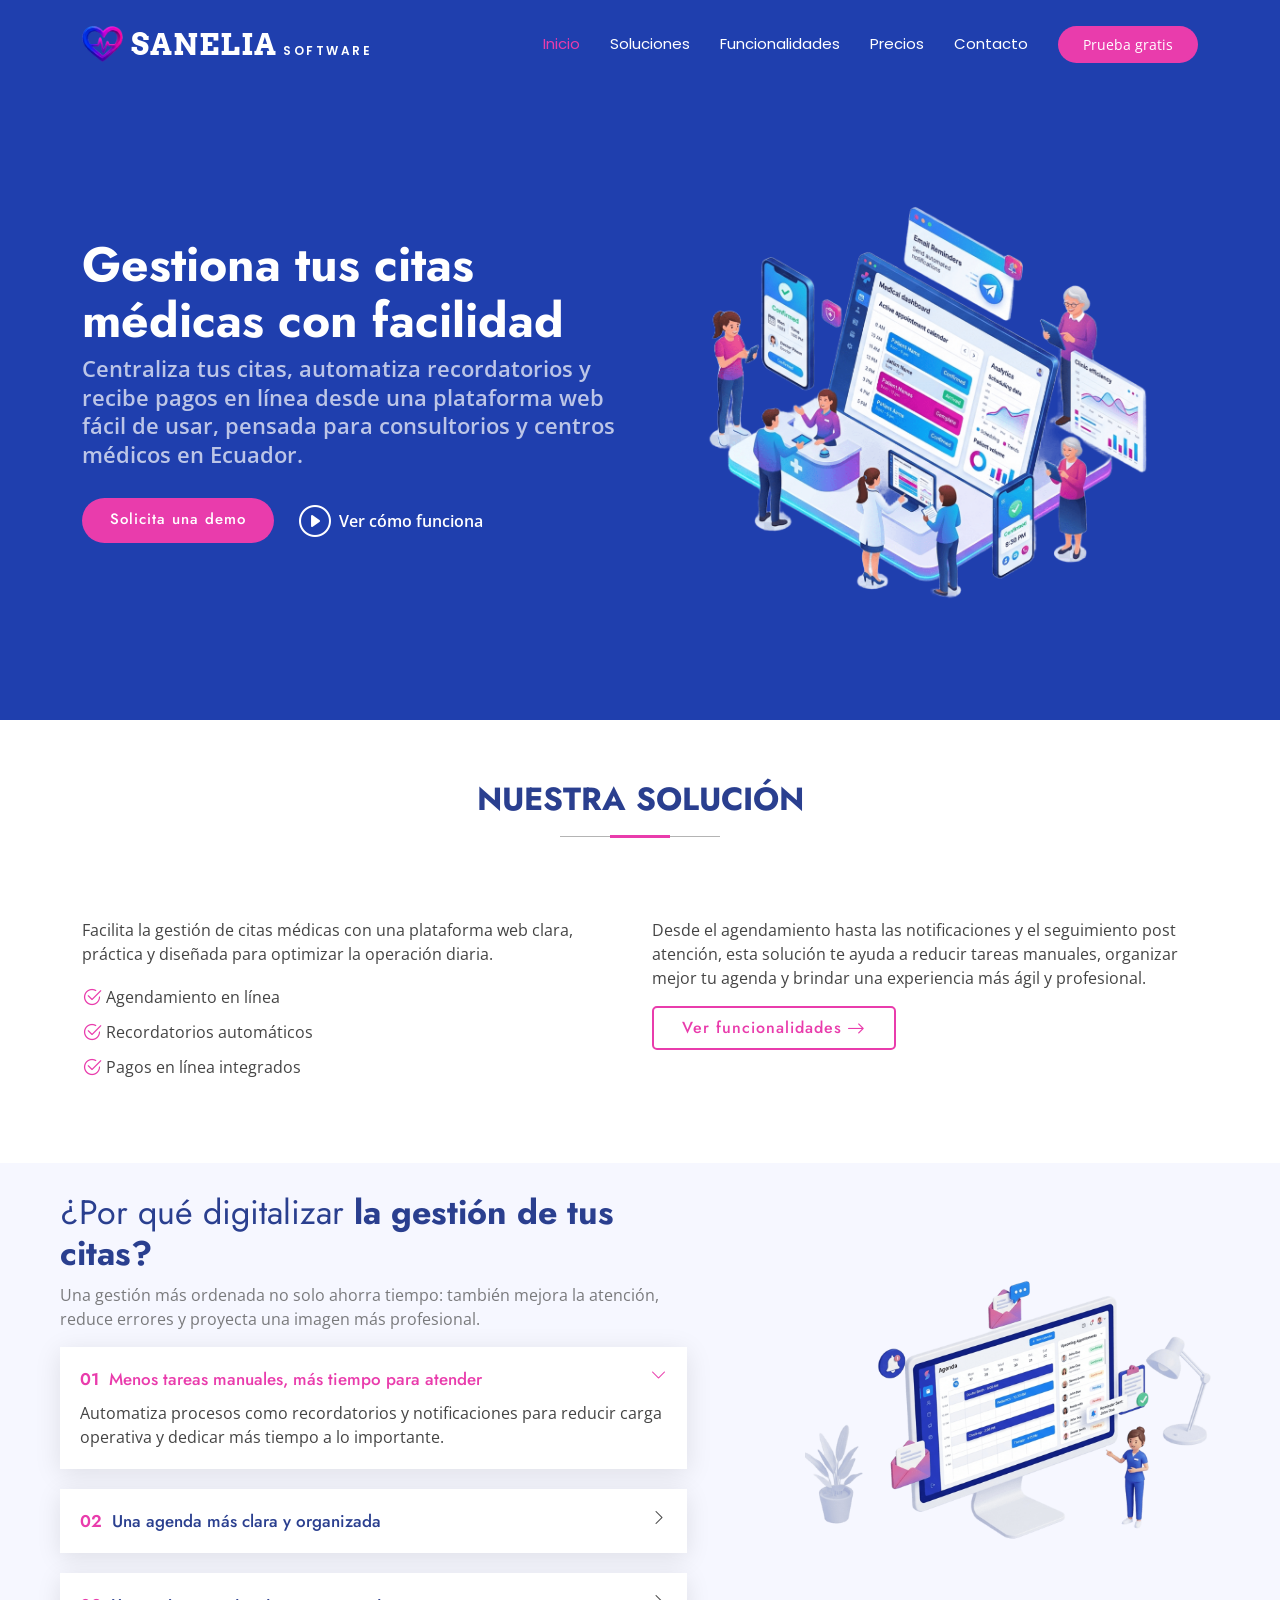
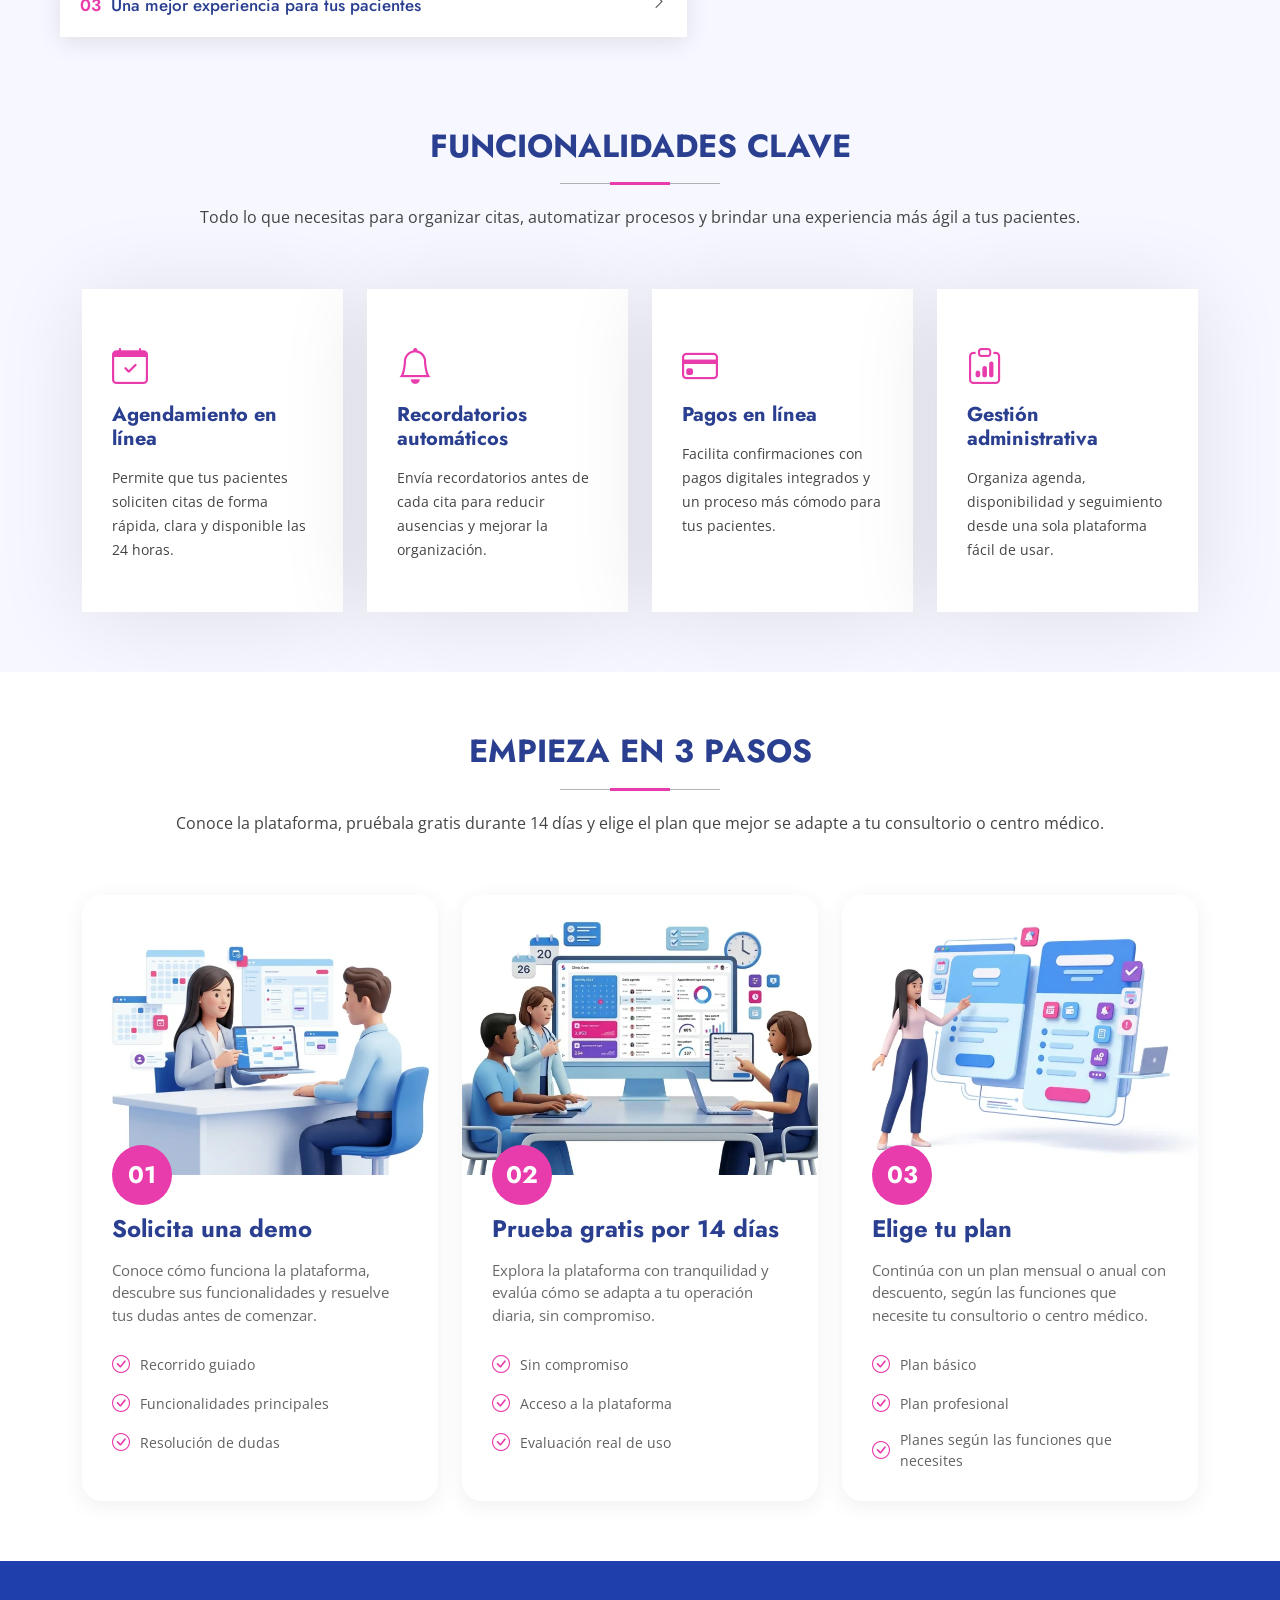
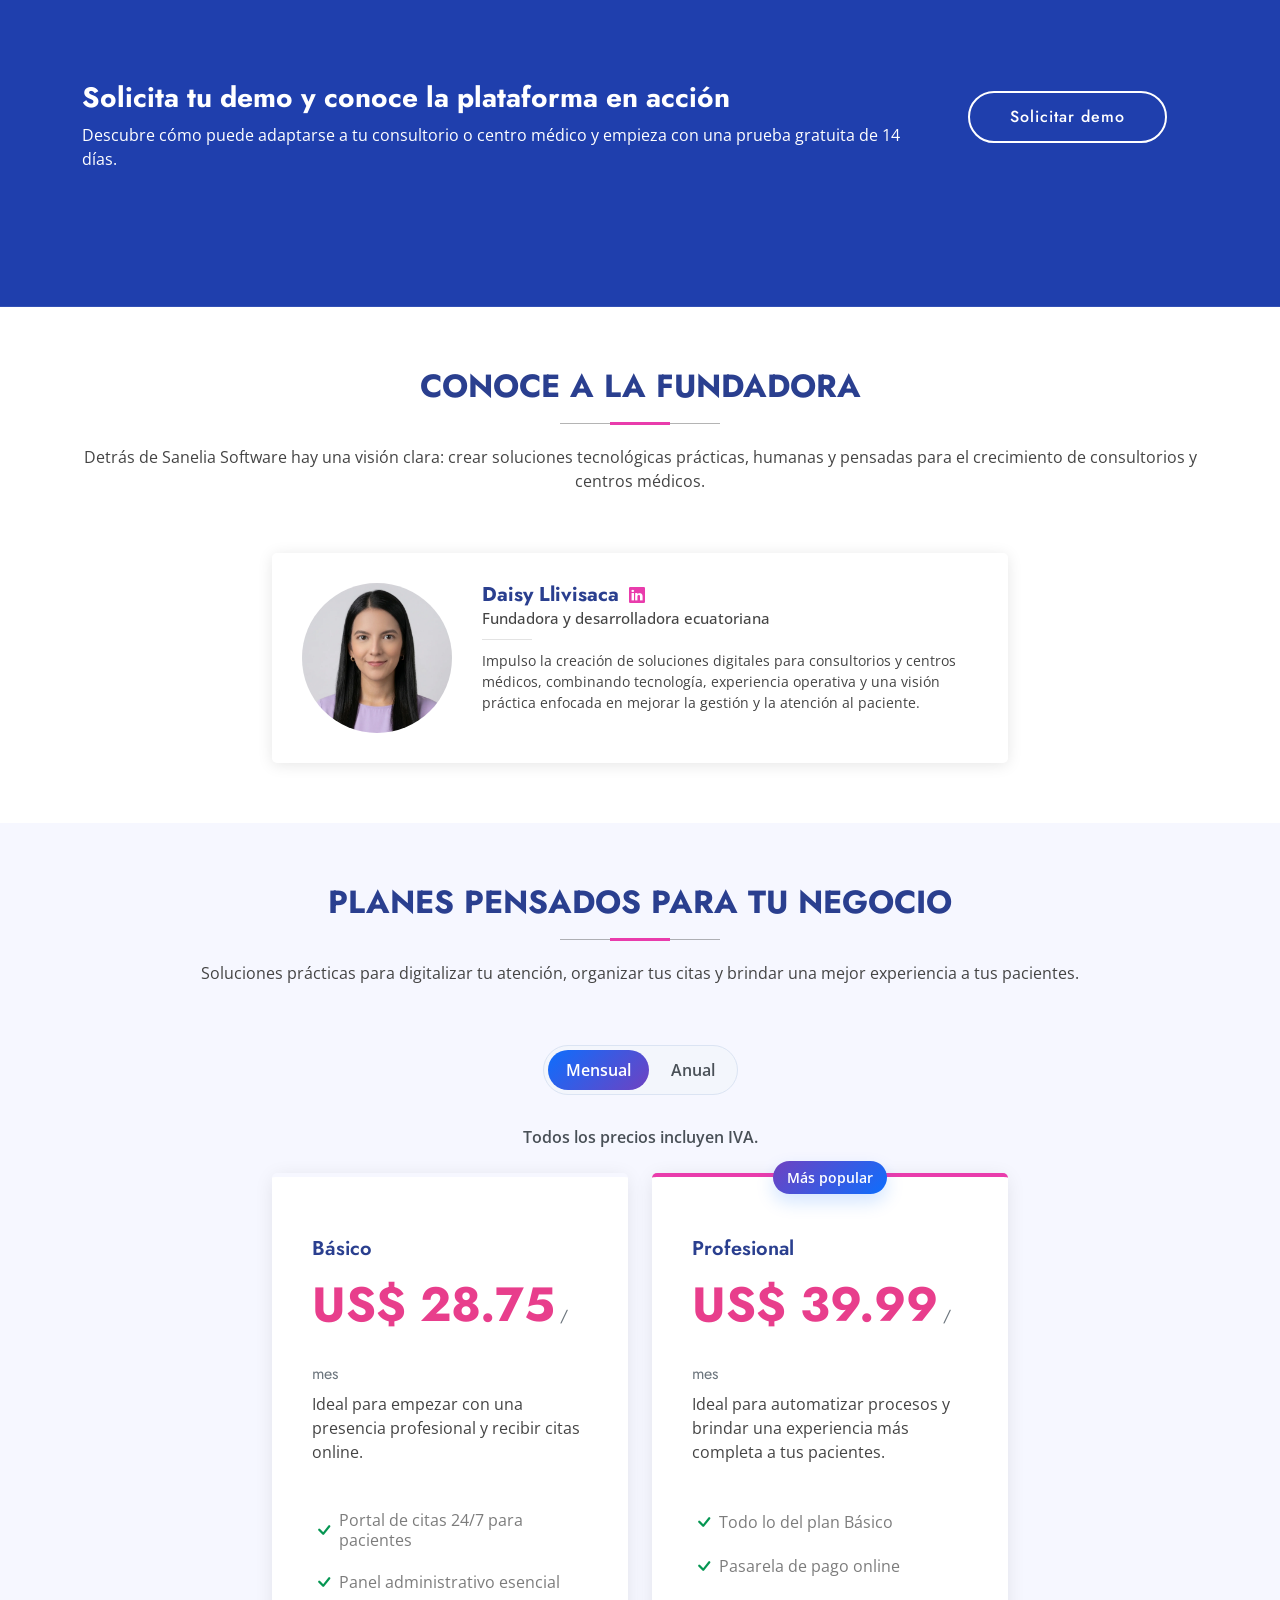
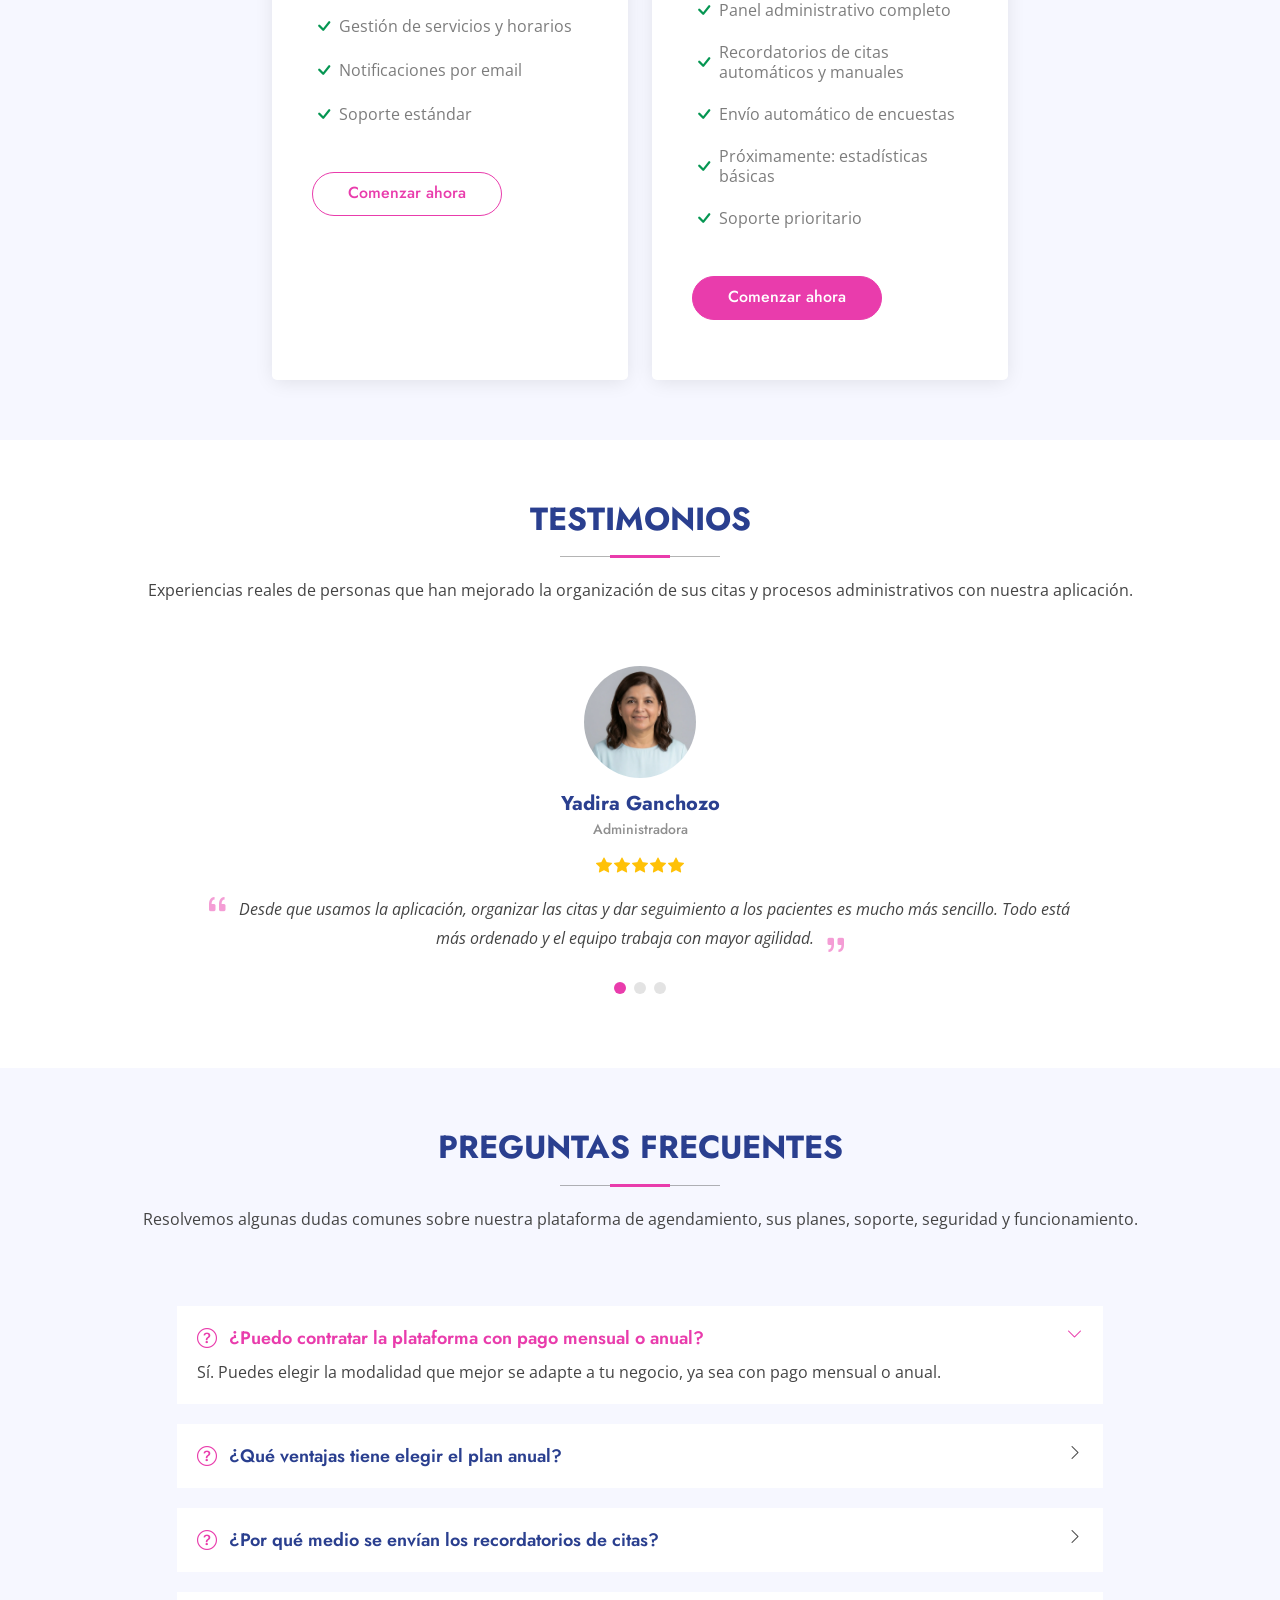
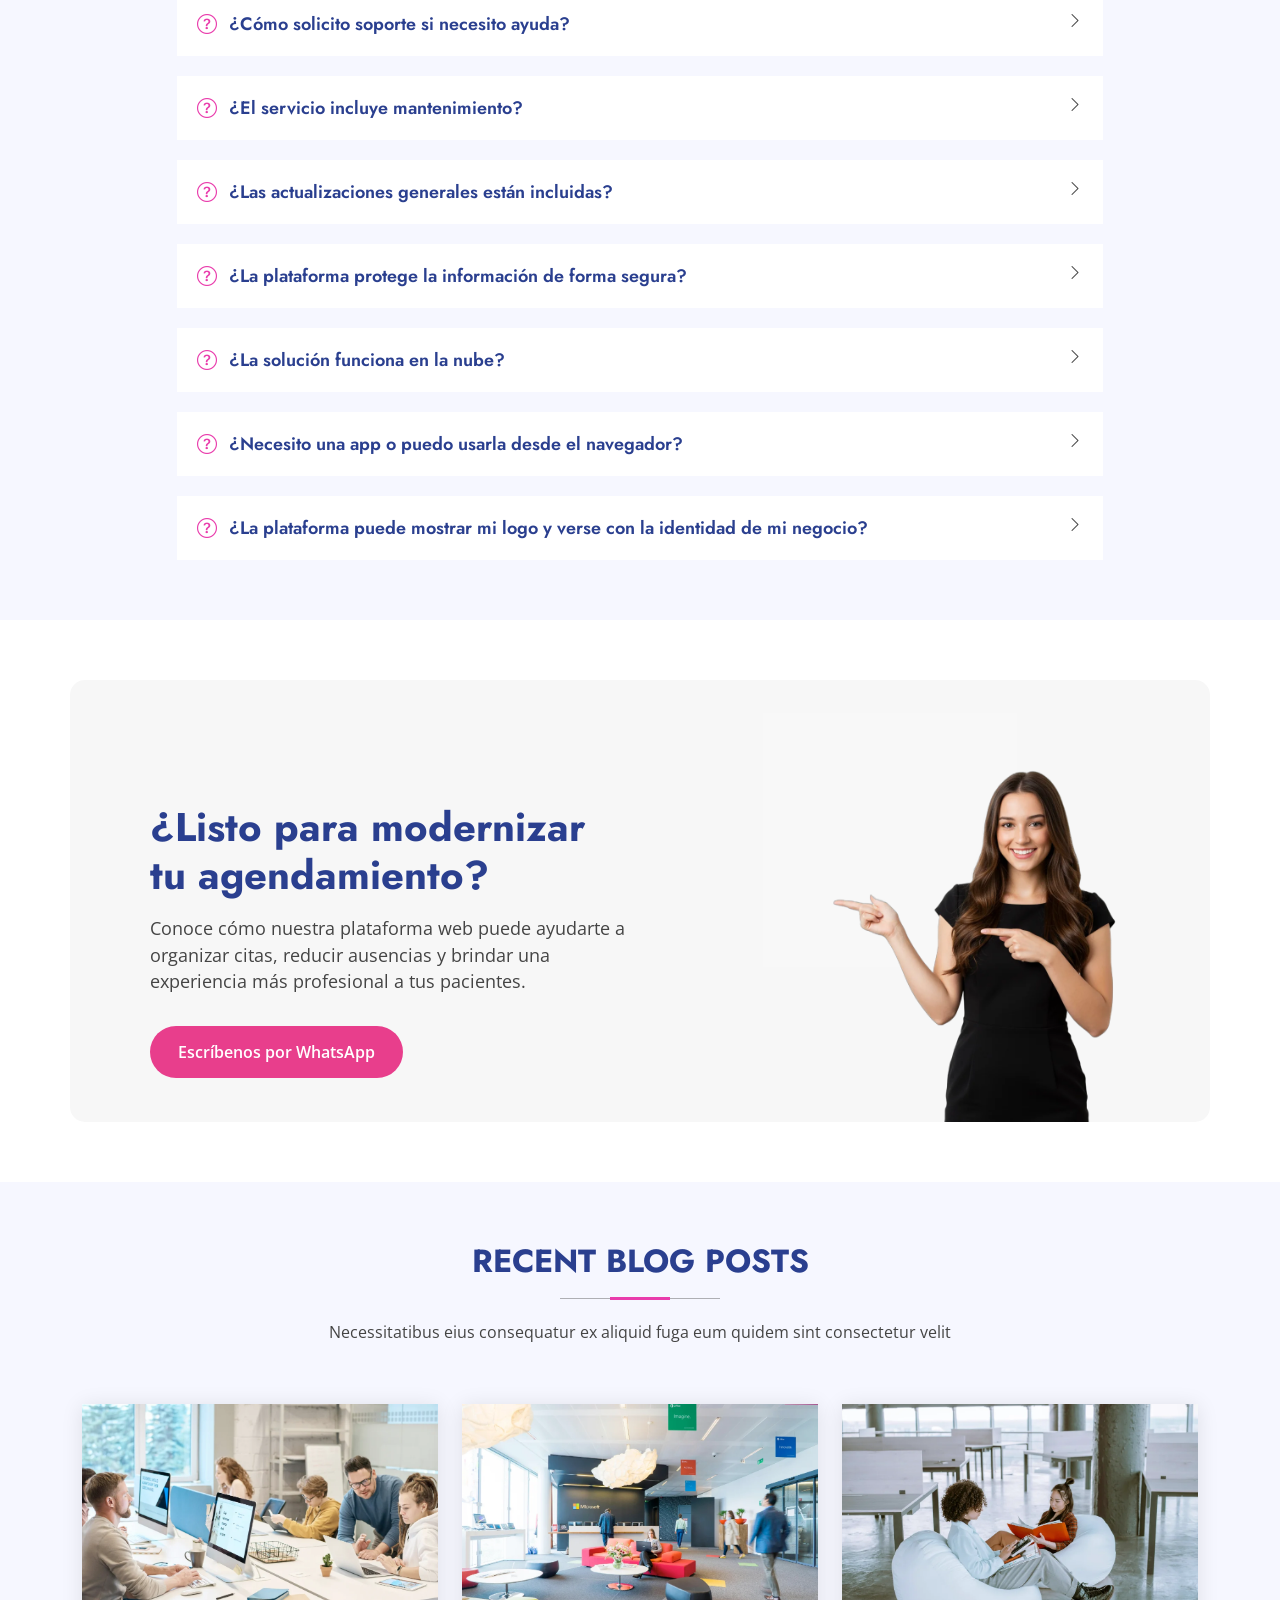
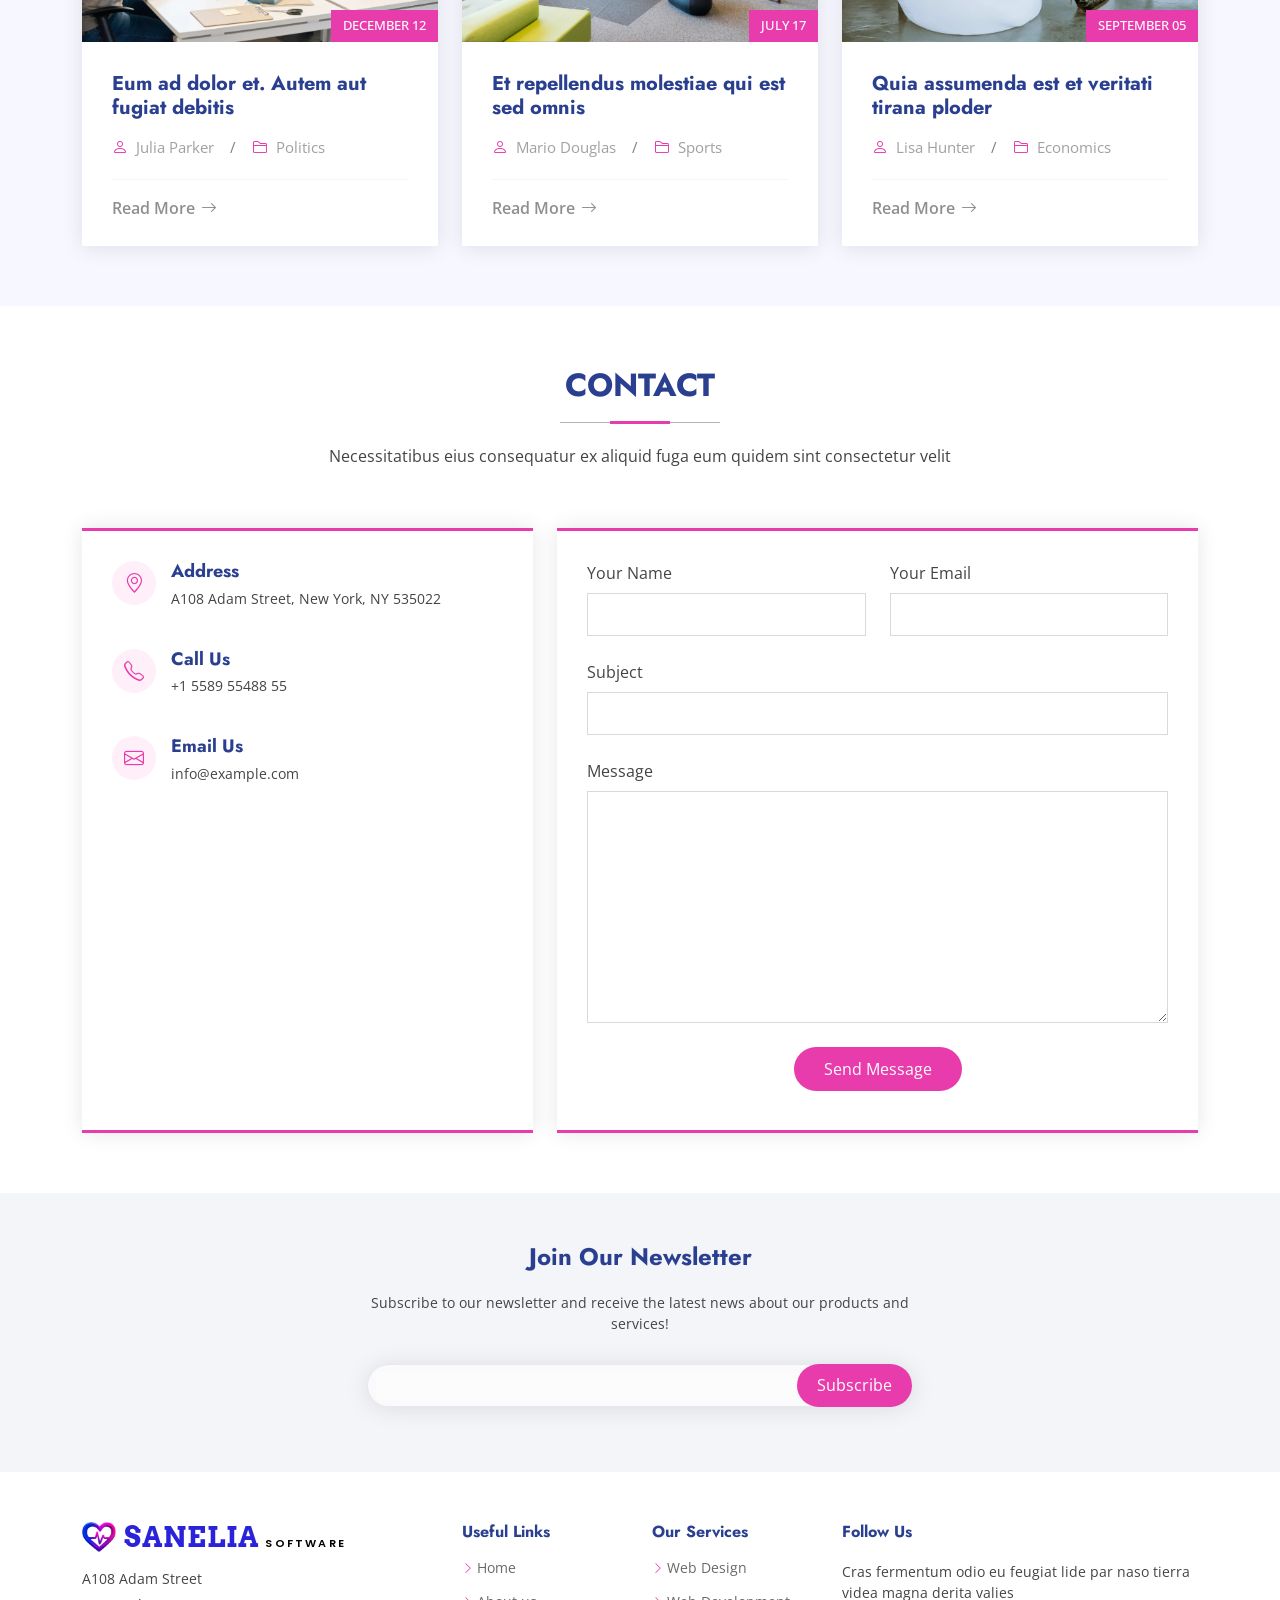
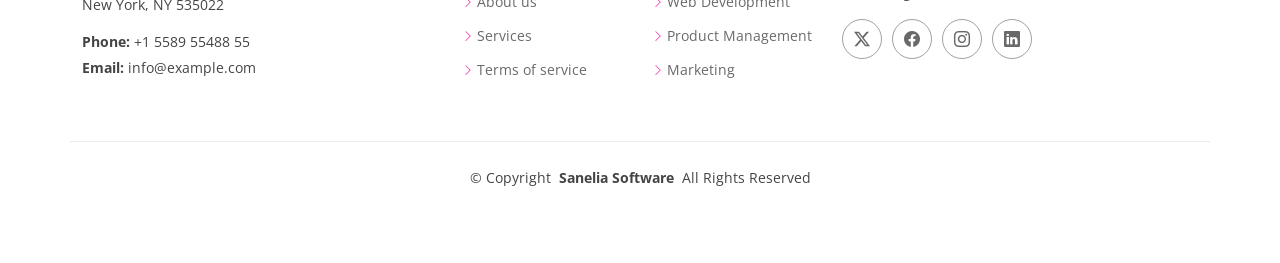
==== index.html @ 5ec2fa85 "push 36: se edito la parte de subscribe para mejorar el diseño del boton de whatsapp" ====
<!DOCTYPE html>
<html lang="en">

<head>
  <meta charset="utf-8">
  <meta content="width=device-width, initial-scale=1.0" name="viewport">
  <title>Sanelia Software</title>
  <meta name="description" content="">
  <meta name="keywords" content="">

  <!-- Favicons -->
  <link href="assets/img/favicon.png" rel="icon">
  <link href="assets/img/apple-touch-icon.png" rel="apple-touch-icon">

  <!-- Fonts -->
  <link href="https://fonts.googleapis.com" rel="preconnect">
  <link href="https://fonts.gstatic.com" rel="preconnect" crossorigin>
  <link href="https://fonts.googleapis.com/css2?family=Arvo:wght@400;700&family=Open+Sans:ital,wght@0,300;0,400;0,500;0,600;0,700;0,800;1,300;1,400;1,500;1,600;1,700;1,800&family=Poppins:ital,wght@0,100;0,200;0,300;0,400;0,500;0,600;0,700;0,800;0,900;1,100;1,200;1,300;1,400;1,500;1,600;1,700;1,800;1,900&family=Jost:ital,wght@0,100;0,200;0,300;0,400;0,500;0,600;0,700;0,800;0,900;1,100;1,200;1,300;1,400;1,500;1,600;1,700;1,800;1,900&display=swap" rel="stylesheet">

  <!-- Vendor CSS Files -->
  <link href="assets/vendor/bootstrap/css/bootstrap.min.css" rel="stylesheet">
  <link href="assets/vendor/bootstrap-icons/bootstrap-icons.css" rel="stylesheet">
  <link href="assets/vendor/aos/aos.css" rel="stylesheet">
  <link href="assets/vendor/glightbox/css/glightbox.min.css" rel="stylesheet">
  <link href="assets/vendor/swiper/swiper-bundle.min.css" rel="stylesheet">

  <!-- Main CSS File -->
  <link href="assets/css/main.css" rel="stylesheet">

  <!-- =======================================================
  * Template Name: Arsha
  * Template URL: https://bootstrapmade.com/arsha-free-bootstrap-html-template-corporate/
  * Updated: Feb 22 2025 with Bootstrap v5.3.3
  * Author: BootstrapMade.com
  * License: https://bootstrapmade.com/license/
  ======================================================== -->
</head>

<body class="index-page">

  <header id="header" class="header d-flex align-items-center fixed-top">
    <div class="container-fluid container-xl position-relative d-flex align-items-center">

      <a href="index.html" class="logo d-flex align-items-center me-auto">
        <img src="assets/img/sanelia-heart-logo.png" alt="Sanelia Software logo">
        <h1 class="sitename"><span class="brand-main">SANELIA</span><span class="brand-sub">SOFTWARE</span></h1>
      </a>

      <nav id="navmenu" class="navmenu">
        <ul>
          <li><a href="#hero" class="active">Inicio</a></li>
          <li><a href="#soluciones">Soluciones</a></li>
          <li><a href="#funcionalidades">Funcionalidades</a></li>
          <li><a href="#precios">Precios</a></li>
          <li><a href="#contacto">Contacto</a></li>
        </ul>
        <i class="mobile-nav-toggle d-xl-none bi bi-list"></i>
      </nav>

      <a class="btn-getstarted" href="#prueba-gratis">Prueba gratis</a>

    </div>
  </header>

  <main class="main">

    <!-- Hero Section -->
    <section id="hero" class="hero section dark-background">

        <div class="container">
        <div class="row gy-4">
          <div class="col-lg-6 order-2 order-lg-1 d-flex flex-column justify-content-center" data-aos="zoom-out">
            <h1>Gestiona tus citas médicas con facilidad</h1>
            <p>Centraliza tus citas, automatiza recordatorios y recibe pagos en línea desde una plataforma web fácil de usar, pensada para consultorios y centros médicos en Ecuador.</p>
            <div class="d-flex">
              <a href="#about" class="btn-get-started">Solicita una demo</a>
              <a href="https://www.youtube.com/watch?v=Y7f98aduVJ8" class="glightbox btn-watch-video d-flex align-items-center"><i class="bi bi-play-circle"></i><span>Ver cómo funciona</span></a>
            </div>
          </div>
          <div class="col-lg-6 order-1 order-lg-2 hero-img" data-aos="zoom-out" data-aos-delay="200">
            <img src="assets/img/hero-sanelia-booking-v2.png" class="img-fluid animated" alt="Sanelia Software booking interface">
          </div>
        </div>
      </div>

    </section><!-- /Hero Section -->

    <!-- Clients Section -->
    <section id="clients" class="clients section light-background d-none">

      <div class="container" data-aos="zoom-in">

        <div class="swiper init-swiper">
          <script type="application/json" class="swiper-config">
            {
              "loop": true,
              "speed": 600,
              "autoplay": {
                "delay": 5000
              },
              "slidesPerView": "auto",
              "pagination": {
                "el": ".swiper-pagination",
                "type": "bullets",
                "clickable": true
              },
              "breakpoints": {
                "320": {
                  "slidesPerView": 2,
                  "spaceBetween": 40
                },
                "480": {
                  "slidesPerView": 3,
                  "spaceBetween": 60
                },
                "640": {
                  "slidesPerView": 4,
                  "spaceBetween": 80
                },
                "992": {
                  "slidesPerView": 5,
                  "spaceBetween": 120
                },
                "1200": {
                  "slidesPerView": 6,
                  "spaceBetween": 120
                }
              }
            }
          </script>
          <div class="swiper-wrapper align-items-center">
            <div class="swiper-slide"><img src="assets/img/clients/clients-1.webp" class="img-fluid" alt=""></div>
            <div class="swiper-slide"><img src="assets/img/clients/clients-2.webp" class="img-fluid" alt=""></div>
            <div class="swiper-slide"><img src="assets/img/clients/clients-3.webp" class="img-fluid" alt=""></div>
            <div class="swiper-slide"><img src="assets/img/clients/clients-4.webp" class="img-fluid" alt=""></div>
            <div class="swiper-slide"><img src="assets/img/clients/clients-5.webp" class="img-fluid" alt=""></div>
            <div class="swiper-slide"><img src="assets/img/clients/clients-6.webp" class="img-fluid" alt=""></div>
            <div class="swiper-slide"><img src="assets/img/clients/clients-7.webp" class="img-fluid" alt=""></div>
            <div class="swiper-slide"><img src="assets/img/clients/clients-8.webp" class="img-fluid" alt=""></div>
          </div>
        </div>

      </div>

    </section><!-- /Clients Section -->

    <!-- About Section -->
    <section id="about" class="about section">

      <!-- Section Title -->
      <div class="container section-title" data-aos="fade-up">
        <h2>Nuestra solución</h2>
      </div><!-- End Section Title -->

      <div class="container">

        <div class="row gy-4">

          <div class="col-lg-6 content" data-aos="fade-up" data-aos-delay="100">
            <p>
              Facilita la gestión de citas médicas con una plataforma web clara, práctica y diseñada para optimizar la operación diaria.
            </p>
            <ul>
              <li><i class="bi bi-check2-circle"></i> <span>Agendamiento en línea</span></li>
              <li><i class="bi bi-check2-circle"></i> <span>Recordatorios automáticos</span></li>
              <li><i class="bi bi-check2-circle"></i> <span>Pagos en línea integrados</span></li>
            </ul>
          </div>

          <div class="col-lg-6" data-aos="fade-up" data-aos-delay="200">
            <p>Desde el agendamiento hasta las notificaciones y el seguimiento post atención, esta solución te ayuda a reducir tareas manuales, organizar mejor tu agenda y brindar una experiencia más ágil y profesional.</p>
            <a href="#" class="read-more"><span>Ver funcionalidades</span><i class="bi bi-arrow-right"></i></a>
          </div>

        </div>

      </div>

    </section><!-- /About Section -->

    <!-- Why Us Section -->
    <section id="why-us" class="section why-us light-background" data-builder="section">

      <div class="container-fluid">

        <div class="row gy-4">

          <div class="col-lg-7 d-flex flex-column justify-content-center order-2 order-lg-1">

            <div class="content px-xl-5" data-aos="fade-up" data-aos-delay="100">
              <h3><span>¿Por qué digitalizar </span><strong>la gestión de tus citas?</strong></h3>
              <p>
                Una gestión más ordenada no solo ahorra tiempo: también mejora la atención, reduce errores y proyecta una imagen más profesional.
              </p>
            </div>

            <div class="faq-container px-xl-5" data-aos="fade-up" data-aos-delay="200">

              <div class="faq-item faq-active">

                <h3><span>01</span> Menos tareas manuales, más tiempo para atender</h3>
                <div class="faq-content">
                  <p>Automatiza procesos como recordatorios y notificaciones para reducir carga operativa y dedicar más tiempo a lo importante.</p>
                </div>
                <i class="faq-toggle bi bi-chevron-right"></i>
              </div><!-- End Faq item-->

              <div class="faq-item">
                <h3><span>02</span> Una agenda más clara y organizada</h3>
                <div class="faq-content">
                  <p>Centraliza la información de tus citas en un solo lugar para evitar desorden, mejorar el control diario y facilitar el seguimiento.</p>
                </div>
                <i class="faq-toggle bi bi-chevron-right"></i>
              </div><!-- End Faq item-->

              <div class="faq-item">
                <h3><span>03</span> Una mejor experiencia para tus pacientes</h3>
                <div class="faq-content">
                  <p>Desde el agendamiento hasta los correos informativos y el seguimiento post atención, una gestión más fluida mejora la percepción del servicio.</p>
                </div>
                <i class="faq-toggle bi bi-chevron-right"></i>
              </div><!-- End Faq item-->

            </div>

          </div>

          <div class="col-lg-5 order-1 order-lg-2 why-us-img">
            <img src="assets/img/why-us-sanelia.png" class="img-fluid" alt="Ilustración de gestión de citas médicas Sanelia Software" data-aos="zoom-in" data-aos-delay="100">
          </div>
        </div>

      </div>

    </section><!-- /Why Us Section -->

    <!-- Skills Section -->
    <section id="skills" class="skills section d-none">

      <div class="container" data-aos="fade-up" data-aos-delay="100">

        <div class="row">

          <div class="col-lg-6 d-flex align-items-center">
            <img src="assets/img/illustration/illustration-10.webp" class="img-fluid" alt="">
          </div>

          <div class="col-lg-6 pt-4 pt-lg-0 content">

            <h3>Voluptatem dignissimos provident quasi corporis voluptas</h3>
            <p class="fst-italic">
              Lorem ipsum dolor sit amet, consectetur adipiscing elit, sed do eiusmod tempor incididunt ut labore et dolore magna aliqua.
            </p>

            <div class="skills-content skills-animation">

              <div class="progress">
                <span class="skill"><span>HTML</span> <i class="val">100%</i></span>
                <div class="progress-bar-wrap">
                  <div class="progress-bar" role="progressbar" aria-valuenow="100" aria-valuemin="0" aria-valuemax="100"></div>
                </div>
              </div><!-- End Skills Item -->

              <div class="progress">
                <span class="skill"><span>CSS</span> <i class="val">90%</i></span>
                <div class="progress-bar-wrap">
                  <div class="progress-bar" role="progressbar" aria-valuenow="90" aria-valuemin="0" aria-valuemax="100"></div>
                </div>
              </div><!-- End Skills Item -->

              <div class="progress">
                <span class="skill"><span>JavaScript</span> <i class="val">75%</i></span>
                <div class="progress-bar-wrap">
                  <div class="progress-bar" role="progressbar" aria-valuenow="75" aria-valuemin="0" aria-valuemax="100"></div>
                </div>
              </div><!-- End Skills Item -->

              <div class="progress">
                <span class="skill"><span>Photoshop</span> <i class="val">55%</i></span>
                <div class="progress-bar-wrap">
                  <div class="progress-bar" role="progressbar" aria-valuenow="55" aria-valuemin="0" aria-valuemax="100"></div>
                </div>
              </div><!-- End Skills Item -->

            </div>

          </div>
        </div>

      </div>

    </section><!-- /Skills Section -->

    <!-- Services Section -->
    <section id="services" class="services section light-background">

      <!-- Section Title -->
      <div class="container section-title" data-aos="fade-up">
        <h2>Funcionalidades clave</h2>
        <p>Todo lo que necesitas para organizar citas, automatizar procesos y brindar una experiencia más ágil a tus pacientes.</p>
      </div><!-- End Section Title -->

      <div class="container">

        <div class="row gy-4">

          <div class="col-xl-3 col-md-6 d-flex" data-aos="fade-up" data-aos-delay="100">
            <div class="service-item position-relative">
              <div class="icon"><i class="bi bi-calendar-check icon"></i></div>
              <h4><a href="" class="stretched-link">Agendamiento en línea</a></h4>
              <p>Permite que tus pacientes soliciten citas de forma rápida, clara y disponible las 24 horas.</p>
            </div>
          </div><!-- End Service Item -->

          <div class="col-xl-3 col-md-6 d-flex" data-aos="fade-up" data-aos-delay="200">
            <div class="service-item position-relative">
              <div class="icon"><i class="bi bi-bell icon"></i></div>
              <h4><a href="" class="stretched-link">Recordatorios automáticos</a></h4>
              <p>Envía recordatorios antes de cada cita para reducir ausencias y mejorar la organización.</p>
            </div>
          </div><!-- End Service Item -->

          <div class="col-xl-3 col-md-6 d-flex" data-aos="fade-up" data-aos-delay="300">
            <div class="service-item position-relative">
              <div class="icon"><i class="bi bi-credit-card icon"></i></div>
              <h4><a href="" class="stretched-link">Pagos en línea</a></h4>
              <p>Facilita confirmaciones con pagos digitales integrados y un proceso más cómodo para tus pacientes.</p>
            </div>
          </div><!-- End Service Item -->

          <div class="col-xl-3 col-md-6 d-flex" data-aos="fade-up" data-aos-delay="400">
            <div class="service-item position-relative">
              <div class="icon"><i class="bi bi-clipboard-data icon"></i></div>
              <h4><a href="" class="stretched-link">Gestión administrativa</a></h4>
              <p>Organiza agenda, disponibilidad y seguimiento desde una sola plataforma fácil de usar.</p>
            </div>
          </div><!-- End Service Item -->

        </div>

      </div>

    </section><!-- /Services Section -->

    <!-- Work Process Section -->
    <section id="work-process" class="work-process section">

      <!-- Section Title -->
      <div class="container section-title" data-aos="fade-up">
        <h2>Empieza en 3 pasos</h2>
        <p>Conoce la plataforma, pruébala gratis durante 14 días y elige el plan que mejor se adapte a tu consultorio o centro médico.</p>
      </div><!-- End Section Title -->

      <div class="container" data-aos="fade-up" data-aos-delay="100">

        <div class="row gy-5">

          <div class="col-lg-4" data-aos="fade-up" data-aos-delay="200">
            <div class="steps-item">
              <div class="steps-image">
                <img src="assets/img/steps/steps-demo-3d.webp" alt="Paso 1: Solicita una demo de la plataforma" class="img-fluid" loading="lazy">
              </div>
              <div class="steps-content">
                <div class="steps-number">01</div>
                <h3>Solicita una demo</h3>
                <p>Conoce cómo funciona la plataforma, descubre sus funcionalidades y resuelve tus dudas antes de comenzar.</p>
                <div class="steps-features">
                  <div class="feature-item">
                    <i class="bi bi-check-circle"></i>
                    <span>Recorrido guiado</span>
                  </div>
                  <div class="feature-item">
                    <i class="bi bi-check-circle"></i>
                    <span>Funcionalidades principales</span>
                  </div>
                  <div class="feature-item">
                    <i class="bi bi-check-circle"></i>
                    <span>Resolución de dudas</span>
                  </div>
                </div>
              </div>
            </div><!-- End Steps Item -->
          </div>

          <div class="col-lg-4" data-aos="fade-up" data-aos-delay="300">
            <div class="steps-item">
              <div class="steps-image">
                <img src="assets/img/steps/steps-trial-3d.webp" alt="Paso 2: Prueba gratis la plataforma durante 14 días" class="img-fluid" loading="lazy">
              </div>
              <div class="steps-content">
                <div class="steps-number">02</div>
                <h3>Prueba gratis por 14 días</h3>
                <p>Explora la plataforma con tranquilidad y evalúa cómo se adapta a tu operación diaria, sin compromiso.</p>
                <div class="steps-features">
                  <div class="feature-item">
                    <i class="bi bi-check-circle"></i>
                    <span>Sin compromiso</span>
                  </div>
                  <div class="feature-item">
                    <i class="bi bi-check-circle"></i>
                    <span>Acceso a la plataforma</span>
                  </div>
                  <div class="feature-item">
                    <i class="bi bi-check-circle"></i>
                    <span>Evaluación real de uso</span>
                  </div>
                </div>
              </div>
            </div><!-- End Steps Item -->
          </div>

          <div class="col-lg-4" data-aos="fade-up" data-aos-delay="400">
            <div class="steps-item">
              <div class="steps-image">
                <img src="assets/img/steps/steps-plan-3d.webp" alt="Paso 3: Elige el plan que mejor se adapte a tu consultorio" class="img-fluid" loading="lazy">
              </div>
              <div class="steps-content">
                <div class="steps-number">03</div>
                <h3>Elige tu plan</h3>
                <p>Continúa con un plan mensual o anual con descuento, según las funciones que necesite tu consultorio o centro médico.</p>
                <div class="steps-features">
                  <div class="feature-item">
                    <i class="bi bi-check-circle"></i>
                    <span>Plan básico</span>
                  </div>
                  <div class="feature-item">
                    <i class="bi bi-check-circle"></i>
                    <span>Plan profesional</span>
                  </div>
                  <div class="feature-item">
                    <i class="bi bi-check-circle"></i>
                    <span>Planes según las funciones que necesites</span>
                  </div>
                </div>
              </div>
            </div><!-- End Steps Item -->
          </div>

        </div>

      </div>

    </section><!-- /Work Process Section -->

    <!-- Call To Action Section -->
    <section id="call-to-action" class="call-to-action section dark-background">

      <img src="assets/img/bg/cta-demo-bg.webp" alt="">

      <div class="container">

        <div class="row" data-aos="zoom-in" data-aos-delay="100">
          <div class="col-xl-9 text-center text-xl-start">
            <h3>Solicita tu demo y conoce la plataforma en acción</h3>
            <p>Descubre cómo puede adaptarse a tu consultorio o centro médico y empieza con una prueba gratuita de 14 días.</p>
          </div>
          <div class="col-xl-3 cta-btn-container text-center">
            <a class="cta-btn align-middle" href="#">Solicitar demo</a>
          </div>
        </div>

      </div>

    </section><!-- /Call To Action Section -->

    <!-- Portfolio Section -->
    <section id="portfolio" class="portfolio section" style="display: none;">

      <!-- Section Title -->
      <div class="container section-title" data-aos="fade-up">
        <h2>Portfolio</h2>
        <p>Necessitatibus eius consequatur ex aliquid fuga eum quidem sint consectetur velit</p>
      </div><!-- End Section Title -->

      <div class="container">

        <div class="isotope-layout" data-default-filter="*" data-layout="masonry" data-sort="original-order">

          <ul class="portfolio-filters isotope-filters" data-aos="fade-up" data-aos-delay="100">
            <li data-filter="*" class="filter-active">All</li>
            <li data-filter=".filter-app">App</li>
            <li data-filter=".filter-product">Card</li>
            <li data-filter=".filter-branding">Web</li>
          </ul><!-- End Portfolio Filters -->

          <div class="row gy-4 isotope-container" data-aos="fade-up" data-aos-delay="200">

            <div class="col-lg-4 col-md-6 portfolio-item isotope-item filter-app">
              <img src="assets/img/portfolio/portfolio-portrait-1.webp" class="img-fluid" alt="">
              <div class="portfolio-info">
                <h4>App 1</h4>
                <p>Lorem ipsum, dolor sit</p>
                <a href="assets/img/portfolio/portfolio-portrait-1.webp" title="App 1" data-gallery="portfolio-gallery-app" class="glightbox preview-link"><i class="bi bi-zoom-in"></i></a>
                <a href="portfolio-details.html" title="More Details" class="details-link"><i class="bi bi-link-45deg"></i></a>
              </div>
            </div><!-- End Portfolio Item -->

            <div class="col-lg-4 col-md-6 portfolio-item isotope-item filter-product">
              <img src="assets/img/portfolio/portfolio-1.webp" class="img-fluid" alt="">
              <div class="portfolio-info">
                <h4>Product 1</h4>
                <p>Lorem ipsum, dolor sit</p>
                <a href="assets/img/portfolio/portfolio-1.webp" title="Product 1" data-gallery="portfolio-gallery-product" class="glightbox preview-link"><i class="bi bi-zoom-in"></i></a>
                <a href="portfolio-details.html" title="More Details" class="details-link"><i class="bi bi-link-45deg"></i></a>
              </div>
            </div><!-- End Portfolio Item -->

            <div class="col-lg-4 col-md-6 portfolio-item isotope-item filter-branding">
              <img src="assets/img/portfolio/portfolio-3.webp" class="img-fluid" alt="">
              <div class="portfolio-info">
                <h4>Branding 1</h4>
                <p>Lorem ipsum, dolor sit</p>
                <a href="assets/img/portfolio/portfolio-3.webp" title="Branding 1" data-gallery="portfolio-gallery-branding" class="glightbox preview-link"><i class="bi bi-zoom-in"></i></a>
                <a href="portfolio-details.html" title="More Details" class="details-link"><i class="bi bi-link-45deg"></i></a>
              </div>
            </div><!-- End Portfolio Item -->

            <div class="col-lg-4 col-md-6 portfolio-item isotope-item filter-app">
              <img src="assets/img/portfolio/portfolio-4.webp" class="img-fluid" alt="">
              <div class="portfolio-info">
                <h4>App 2</h4>
                <p>Lorem ipsum, dolor sit</p>
                <a href="assets/img/portfolio/portfolio-4.webp" title="App 2" data-gallery="portfolio-gallery-app" class="glightbox preview-link"><i class="bi bi-zoom-in"></i></a>
                <a href="portfolio-details.html" title="More Details" class="details-link"><i class="bi bi-link-45deg"></i></a>
              </div>
            </div><!-- End Portfolio Item -->

            <div class="col-lg-4 col-md-6 portfolio-item isotope-item filter-product">
              <img src="assets/img/portfolio/portfolio-portrait-2.webp" class="img-fluid" alt="">
              <div class="portfolio-info">
                <h4>Product 2</h4>
                <p>Lorem ipsum, dolor sit</p>
                <a href="assets/img/portfolio/portfolio-portrait-2.webp" title="Product 2" data-gallery="portfolio-gallery-product" class="glightbox preview-link"><i class="bi bi-zoom-in"></i></a>
                <a href="portfolio-details.html" title="More Details" class="details-link"><i class="bi bi-link-45deg"></i></a>
              </div>
            </div><!-- End Portfolio Item -->

            <div class="col-lg-4 col-md-6 portfolio-item isotope-item filter-branding">
              <img src="assets/img/portfolio/portfolio-portrait-3.webp" class="img-fluid" alt="">
              <div class="portfolio-info">
                <h4>Branding 2</h4>
                <p>Lorem ipsum, dolor sit</p>
                <a href="assets/img/portfolio/portfolio-portrait-3.webp" title="Branding 2" data-gallery="portfolio-gallery-branding" class="glightbox preview-link"><i class="bi bi-zoom-in"></i></a>
                <a href="portfolio-details.html" title="More Details" class="details-link"><i class="bi bi-link-45deg"></i></a>
              </div>
            </div><!-- End Portfolio Item -->

            <div class="col-lg-4 col-md-6 portfolio-item isotope-item filter-app">
              <img src="assets/img/portfolio/portfolio-7.webp" class="img-fluid" alt="">
              <div class="portfolio-info">
                <h4>App 3</h4>
                <p>Lorem ipsum, dolor sit</p>
                <a href="assets/img/portfolio/portfolio-7.webp" title="App 3" data-gallery="portfolio-gallery-app" class="glightbox preview-link"><i class="bi bi-zoom-in"></i></a>
                <a href="portfolio-details.html" title="More Details" class="details-link"><i class="bi bi-link-45deg"></i></a>
              </div>
            </div><!-- End Portfolio Item -->

            <div class="col-lg-4 col-md-6 portfolio-item isotope-item filter-product">
              <img src="assets/img/portfolio/portfolio-8.webp" class="img-fluid" alt="">
              <div class="portfolio-info">
                <h4>Product 3</h4>
                <p>Lorem ipsum, dolor sit</p>
                <a href="assets/img/portfolio/portfolio-8.webp" title="Product 3" data-gallery="portfolio-gallery-product" class="glightbox preview-link"><i class="bi bi-zoom-in"></i></a>
                <a href="portfolio-details.html" title="More Details" class="details-link"><i class="bi bi-link-45deg"></i></a>
              </div>
            </div><!-- End Portfolio Item -->

            <div class="col-lg-4 col-md-6 portfolio-item isotope-item filter-branding">
              <img src="assets/img/portfolio/portfolio-9.webp" class="img-fluid" alt="">
              <div class="portfolio-info">
                <h4>Branding 3</h4>
                <p>Lorem ipsum, dolor sit</p>
                <a href="assets/img/portfolio/portfolio-9.webp" title="Branding 2" data-gallery="portfolio-gallery-branding" class="glightbox preview-link"><i class="bi bi-zoom-in"></i></a>
                <a href="portfolio-details.html" title="More Details" class="details-link"><i class="bi bi-link-45deg"></i></a>
              </div>
            </div><!-- End Portfolio Item -->

          </div><!-- End Portfolio Container -->

        </div>

      </div>

    </section><!-- /Portfolio Section -->

    <!-- Team Section -->
    <section id="team" class="team section">

      <!-- Section Title -->
      <div class="container section-title" data-aos="fade-up">
        <h2>Conoce a la fundadora</h2>
        <p>Detrás de Sanelia Software hay una visión clara: crear soluciones tecnológicas prácticas, humanas y pensadas para el crecimiento de consultorios y centros médicos.</p>
      </div><!-- End Section Title -->

      <div class="container">

        <div class="row gy-4">

          <div class="col-lg-8 mx-auto" data-aos="fade-up" data-aos-delay="100">
            <div class="team-member d-flex align-items-start">
              <div class="pic"><img src="assets/img/person/daisy-founder.webp" class="img-fluid" alt=""></div>
              <div class="member-info">
                <div style="display: flex; align-items: center; gap: 10px; flex-wrap: wrap;"><h4 style="margin: 0;">Daisy Llivisaca</h4><a href="https://www.linkedin.com/in/daisyllivisaca"><i class="bi bi-linkedin"></i></a></div>
                <div style="display: flex; align-items: center; gap: 10px; flex-wrap: wrap;"><span>Fundadora y desarrolladora ecuatoriana</span></div>
                <p>Impulso la creación de soluciones digitales para consultorios y centros médicos, combinando tecnología, experiencia operativa y una visión práctica enfocada en mejorar la gestión y la atención al paciente.</p>
                <div class="social" style="display: none;">
                  <a href="" style="display: none;"><i class="bi bi-twitter-x"></i></a>
                  <a href="" style="display: none;"><i class="bi bi-facebook"></i></a>
                  <a href="" style="display: none;"><i class="bi bi-instagram"></i></a>
                  <a href="https://www.linkedin.com/in/daisyllivisaca"> <i class="bi bi-linkedin"></i> </a>
                </div>
              </div>
            </div>
          </div><!-- End Team Member -->

          <div class="col-lg-6" data-aos="fade-up" data-aos-delay="200" style="display: none;">
            <div class="team-member d-flex align-items-start">
              <div class="pic"><img src="assets/img/person/person-f-8.webp" class="img-fluid" alt=""></div>
              <div class="member-info">
                <h4>Sarah Jhonson</h4>
                <span>Product Manager</span>
                <p>Aut maiores voluptates amet et quis praesentium qui senda para</p>
                <div class="social">
                  <a href=""><i class="bi bi-twitter-x"></i></a>
                  <a href=""><i class="bi bi-facebook"></i></a>
                  <a href=""><i class="bi bi-instagram"></i></a>
                  <a href=""> <i class="bi bi-linkedin"></i> </a>
                </div>
              </div>
            </div>
          </div><!-- End Team Member -->

          <div class="col-lg-6" data-aos="fade-up" data-aos-delay="300" style="display: none;">
            <div class="team-member d-flex align-items-start">
              <div class="pic"><img src="assets/img/person/person-m-6.webp" class="img-fluid" alt=""></div>
              <div class="member-info">
                <h4>William Anderson</h4>
                <span>CTO</span>
                <p>Quisquam facilis cum velit laborum corrupti fuga rerum quia</p>
                <div class="social">
                  <a href=""><i class="bi bi-twitter-x"></i></a>
                  <a href=""><i class="bi bi-facebook"></i></a>
                  <a href=""><i class="bi bi-instagram"></i></a>
                  <a href=""> <i class="bi bi-linkedin"></i> </a>
                </div>
              </div>
            </div>
          </div><!-- End Team Member -->

          <div class="col-lg-6" data-aos="fade-up" data-aos-delay="400" style="display: none;">
            <div class="team-member d-flex align-items-start">
              <div class="pic"><img src="assets/img/person/person-f-4.webp" class="img-fluid" alt=""></div>
              <div class="member-info">
                <h4>Amanda Jepson</h4>
                <span>Accountant</span>
                <p>Dolorum tempora officiis odit laborum officiis et et accusamus</p>
                <div class="social">
                  <a href=""><i class="bi bi-twitter-x"></i></a>
                  <a href=""><i class="bi bi-facebook"></i></a>
                  <a href=""><i class="bi bi-instagram"></i></a>
                  <a href=""> <i class="bi bi-linkedin"></i> </a>
                </div>
              </div>
            </div>
          </div><!-- End Team Member -->

        </div>

      </div>

    </section><!-- /Team Section -->

    <!-- Pricing Section -->
    <section id="pricing" class="pricing section light-background">

      <!-- Section Title -->
      <div class="container section-title" data-aos="fade-up">
        <h2>Planes pensados para tu negocio</h2>
        <p>Soluciones prácticas para digitalizar tu atención, organizar tus citas y brindar una mejor experiencia a tus pacientes.</p>
      </div><!-- End Section Title -->

      <div class="container" data-aos="fade-up">
        <div style="display: flex; justify-content: center; margin-bottom: 30px;">
          <div id="pricing-toggle" style="display: inline-flex; padding: 4px; border-radius: 999px; background: #f3f6fc; border: 1px solid #dbe4f3; gap: 4px;">
            <button type="button" class="pricing-toggle-btn active" data-period="monthly" style="border: 0; background: linear-gradient(135deg, #0d6efd, #6f42c1); color: #fff; padding: 8px 18px; border-radius: 999px; font-weight: 600;">Mensual</button>
            <button type="button" class="pricing-toggle-btn" data-period="yearly" style="border: 0; background: transparent; color: #495057; padding: 8px 18px; border-radius: 999px; font-weight: 600;">Anual</button>
          </div>
        </div>
        <style>
          #pricing-savings-message .pricing-savings-pill {
            display: inline-block;
            padding: 12px 22px;
            border-radius: 999px;
            background: linear-gradient(135deg, rgba(111, 66, 193, 0.2), rgba(13, 110, 253, 0.24));
            color: #40238f;
            font-size: 15px;
            font-weight: 700;
            letter-spacing: 0.15px;
            box-shadow: 0 14px 30px rgba(76, 46, 168, 0.18);
            border: 1px solid rgba(111, 66, 193, 0.2);
            animation: pricingSavingsGlow 2.4s ease-in-out infinite;
          }

          @keyframes pricingSavingsGlow {
            0%, 100% {
              transform: translateY(0) scale(1);
              box-shadow: 0 14px 30px rgba(76, 46, 168, 0.18);
              opacity: 0.96;
            }
            50% {
              transform: translateY(-2px) scale(1.045);
              box-shadow: 0 18px 36px rgba(13, 110, 253, 0.26);
              opacity: 1;
            }
          }
        </style>
        <div id="pricing-savings-message" style="display: none; text-align: center; margin-top: -10px; margin-bottom: 26px;">
          <span class="pricing-savings-pill">
            Ahorra casi 2 meses con pago anual
          </span>
        </div>
      </div>

      <p style="text-align: center; font-weight: 600; color: #495057; margin-bottom: 24px;">Todos los precios incluyen IVA.</p>

      <div class="container">

        <div class="row gy-4 justify-content-center">

          <div class="col-lg-4" data-aos="zoom-in" data-aos-delay="100">
            <div class="pricing-item">
              <h3>Básico</h3>
              <h4><span class="pricing-value" data-monthly="US$ 28.75" data-yearly="US$ 287.50" style="font-size: 48px; font-weight: 700; color: #e83e8c; line-height: 1.1;">US$ 28.75</span><span class="pricing-period" style="font-size: 16px; color: #6c757d;"> / mes</span></h4>
              <p>Ideal para empezar con una presencia profesional y recibir citas online.</p>
              <ul>
                <li><i class="bi bi-check"></i> <span>Portal de citas 24/7 para pacientes</span></li>
                <li><i class="bi bi-check"></i> <span>Panel administrativo esencial</span></li>
                <li><i class="bi bi-check"></i> <span>Gestión de servicios y horarios</span></li>
                <li><i class="bi bi-check"></i> <span>Notificaciones por email</span></li>
                <li><i class="bi bi-check"></i> <span>Soporte estándar</span></li>
              </ul>
              <a href="#" class="buy-btn">Comenzar ahora</a>
            </div>
          </div><!-- End Pricing Item -->

          <div class="col-lg-4" data-aos="zoom-in" data-aos-delay="200">
            <div class="pricing-item featured" style="position: relative;">
              <div style="position: absolute; top: -16px; left: 50%; transform: translateX(-50%); padding: 6px 14px; border-radius: 999px; background: linear-gradient(135deg, #6f42c1, #0d6efd); color: #fff; font-size: 14px; font-weight: 600; box-shadow: 0 8px 18px rgba(13, 110, 253, 0.18); white-space: nowrap;">Más popular</div>
              <h3>Profesional</h3>
              <h4><span class="pricing-value" data-monthly="US$ 39.99" data-yearly="US$ 399.99" style="font-size: 48px; font-weight: 700; color: #e83e8c; line-height: 1.1;">US$ 39.99</span><span class="pricing-period" style="font-size: 16px; color: #6c757d;"> / mes</span></h4>
              <p>Ideal para automatizar procesos y brindar una experiencia más completa a tus pacientes.</p>
              <ul>
                <li><i class="bi bi-check"></i> <span>Todo lo del plan Básico</span></li>
                <li><i class="bi bi-check"></i> <span>Pasarela de pago online</span></li>
                <li><i class="bi bi-check"></i> <span>Panel administrativo completo</span></li>
                <li><i class="bi bi-check"></i> <span>Recordatorios de citas automáticos y manuales</span></li>
                <li><i class="bi bi-check"></i> <span>Envío automático de encuestas</span></li>
                <li><i class="bi bi-check"></i> <span>Próximamente: estadísticas básicas</span></li>
                <li><i class="bi bi-check"></i> <span>Soporte prioritario</span></li>
              </ul>
              <a href="#" class="buy-btn">Comenzar ahora</a>
            </div>
          </div><!-- End Pricing Item -->

        </div>

      </div>

      <script>
        document.addEventListener('DOMContentLoaded', function () {
          var pricingSection = document.querySelector('#pricing');
          if (!pricingSection) return;

          var buttons = pricingSection.querySelectorAll('.pricing-toggle-btn');
          var values = pricingSection.querySelectorAll('.pricing-value');
          var periods = pricingSection.querySelectorAll('.pricing-period');
          var savingsMessage = pricingSection.querySelector('#pricing-savings-message');

          buttons.forEach(function (button) {
            button.addEventListener('click', function () {
              var period = button.getAttribute('data-period');
              var isMonthly = period === 'monthly';

              buttons.forEach(function (btn) {
                var active = btn === button;
                btn.style.background = active ? 'linear-gradient(135deg, #0d6efd, #6f42c1)' : 'transparent';
                btn.style.color = active ? '#fff' : '#495057';
              });

              values.forEach(function (value) {
                value.textContent = value.getAttribute(isMonthly ? 'data-monthly' : 'data-yearly');
              });

              periods.forEach(function (suffix) {
                suffix.textContent = isMonthly ? ' / mes' : ' / año';
              });

              if (savingsMessage) {
                savingsMessage.style.display = isMonthly ? 'none' : 'block';
              }
            });
          });
        });
      </script>

    </section><!-- /Pricing Section -->

    <!-- Testimonials Section -->
    <section id="testimonials" class="testimonials section">

      <!-- Section Title -->
      <div class="container section-title" data-aos="fade-up">
        <h2>TESTIMONIOS</h2>
        <p>Experiencias reales de personas que han mejorado la organización de sus citas y procesos administrativos con nuestra aplicación.</p>
      </div><!-- End Section Title -->

      <div class="container" data-aos="fade-up" data-aos-delay="100">

        <div class="swiper init-swiper">
          <script type="application/json" class="swiper-config">
            {
              "loop": true,
              "speed": 600,
              "autoplay": {
                "delay": 5000
              },
              "slidesPerView": "auto",
              "pagination": {
                "el": ".swiper-pagination",
                "type": "bullets",
                "clickable": true
              }
            }
          </script>
          <div class="swiper-wrapper">

            <div class="swiper-slide">
              <div class="testimonial-item">
                <img src="assets/img/person/yadira-review.webp" class="testimonial-img" alt="">
                <h3>Yadira Ganchozo</h3>
                <h4>Administradora</h4>
                <div class="stars">
                  <i class="bi bi-star-fill"></i><i class="bi bi-star-fill"></i><i class="bi bi-star-fill"></i><i class="bi bi-star-fill"></i><i class="bi bi-star-fill"></i>
                </div>
                <p>
                  <i class="bi bi-quote quote-icon-left"></i>
                  <span>Desde que usamos la aplicación, organizar las citas y dar seguimiento a los pacientes es mucho más sencillo. Todo está más ordenado y el equipo trabaja con mayor agilidad.</span>
                  <i class="bi bi-quote quote-icon-right"></i>
                </p>
              </div>
            </div><!-- End testimonial item -->

            <div class="swiper-slide">
              <div class="testimonial-item">
                <img src="assets/img/person/david-review.webp" class="testimonial-img" alt="">
                <h3>David Llivisaca</h3>
                <h4>Asistente administrativo</h4>
                <div class="stars">
                  <i class="bi bi-star-fill"></i><i class="bi bi-star-fill"></i><i class="bi bi-star-fill"></i><i class="bi bi-star-fill"></i><i class="bi bi-star-fill"></i>
                </div>
                <p>
                  <i class="bi bi-quote quote-icon-left"></i>
                  <span>La plataforma es práctica y fácil de usar. Nos ha ayudado a reducir tareas manuales, responder más rápido y mantener mejor control de horarios y servicios.</span>
                  <i class="bi bi-quote quote-icon-right"></i>
                </p>
              </div>
            </div><!-- End testimonial item -->

            <div class="swiper-slide">
              <div class="testimonial-item">
                <img src="assets/img/person/jennifer-review.webp" class="testimonial-img" alt="">
                <h3>Jennifer Cruz</h3>
                <h4>Coordinadora de citas médicas</h4>
                <div class="stars">
                  <i class="bi bi-star-fill"></i><i class="bi bi-star-fill"></i><i class="bi bi-star-fill"></i><i class="bi bi-star-fill"></i><i class="bi bi-star-fill"></i>
                </div>
                <p>
                  <i class="bi bi-quote quote-icon-left"></i>
                  <span>La aplicación nos ha permitido coordinar mejor las citas médicas y disminuir confusiones con horarios. Los recordatorios y el seguimiento hacen que la atención sea mucho más eficiente.</span>
                  <i class="bi bi-quote quote-icon-right"></i>
                </p>
              </div>
            </div><!-- End testimonial item -->


          </div>
          <div class="swiper-pagination"></div>
        </div>

      </div>

    </section><!-- /Testimonials Section -->

    <!-- Faq 2 Section -->
    <section id="faq-2" class="faq-2 section light-background">

      <!-- Section Title -->
      <div class="container section-title" data-aos="fade-up">
        <h2>Preguntas frecuentes</h2>
        <p>Resolvemos algunas dudas comunes sobre nuestra plataforma de agendamiento, sus planes, soporte, seguridad y funcionamiento.</p>
      </div><!-- End Section Title -->

      <div class="container">

        <div class="row justify-content-center">

          <div class="col-lg-10">

            <div class="faq-container">

              <div class="faq-item faq-active" data-aos="fade-up" data-aos-delay="200">
                <i class="faq-icon bi bi-question-circle"></i>
                <h3>¿Puedo contratar la plataforma con pago mensual o anual?</h3>
                <div class="faq-content">
                  <p>Sí. Puedes elegir la modalidad que mejor se adapte a tu negocio, ya sea con pago mensual o anual.</p>
                </div>
                <i class="faq-toggle bi bi-chevron-right"></i>
              </div><!-- End Faq item-->

              <div class="faq-item" data-aos="fade-up" data-aos-delay="300">
                <i class="faq-icon bi bi-question-circle"></i>
                <h3>¿Qué ventajas tiene elegir el plan anual?</h3>
                <div class="faq-content">
                  <p>El plan anual te permite ahorrar en comparación con el pago mensual, siendo una opción ideal si buscas una solución a largo plazo.</p>
                </div>
                <i class="faq-toggle bi bi-chevron-right"></i>
              </div><!-- End Faq item-->

              <div class="faq-item" data-aos="fade-up" data-aos-delay="400">
                <i class="faq-icon bi bi-question-circle"></i>
                <h3>¿Por qué medio se envían los recordatorios de citas?</h3>
                <div class="faq-content">
                  <p>Actualmente, los recordatorios se envían por correo electrónico para ayudar a reducir olvidos y mejorar la asistencia de tus pacientes.</p>
                </div>
                <i class="faq-toggle bi bi-chevron-right"></i>
              </div><!-- End Faq item-->

              <div class="faq-item" data-aos="fade-up" data-aos-delay="500">
                <i class="faq-icon bi bi-question-circle"></i>
                <h3>¿Cómo solicito soporte si necesito ayuda?</h3>
                <div class="faq-content">
                  <p>Puedes contactarnos directamente por WhatsApp para soporte, consultas o acompañamiento cuando lo necesites.</p>
                </div>
                <i class="faq-toggle bi bi-chevron-right"></i>
              </div><!-- End Faq item-->

              <div class="faq-item" data-aos="fade-up" data-aos-delay="600">
                <i class="faq-icon bi bi-question-circle"></i>
                <h3>¿El servicio incluye mantenimiento?</h3>
                <div class="faq-content">
                  <p>Sí. El mantenimiento general de la plataforma está incluido, por lo que no se cobra un valor adicional por este concepto.</p>
                </div>
                <i class="faq-toggle bi bi-chevron-right"></i>
              </div><!-- End Faq item-->

              <div class="faq-item" data-aos="fade-up" data-aos-delay="700">
                <i class="faq-icon bi bi-question-circle"></i>
                <h3>¿Las actualizaciones generales están incluidas?</h3>
                <div class="faq-content">
                  <p>Sí. Las actualizaciones generales de la plataforma están incluidas dentro del servicio, sin costos extra.</p>
                </div>
                <i class="faq-toggle bi bi-chevron-right"></i>
              </div><!-- End Faq item-->

              <div class="faq-item" data-aos="fade-up" data-aos-delay="800">
                <i class="faq-icon bi bi-question-circle"></i>
                <h3>¿La plataforma protege la información de forma segura?</h3>
                <div class="faq-content">
                  <p>Sí. La plataforma incorpora medidas de seguridad para proteger la información y brindar una gestión confiable.</p>
                </div>
                <i class="faq-toggle bi bi-chevron-right"></i>
              </div><!-- End Faq item-->

              <div class="faq-item" data-aos="fade-up" data-aos-delay="900">
                <i class="faq-icon bi bi-question-circle"></i>
                <h3>¿La solución funciona en la nube?</h3>
                <div class="faq-content">
                  <p>Sí. La plataforma funciona en la nube, lo que te permite acceder a ella en línea sin depender de instalaciones complejas en tus equipos.</p>
                </div>
                <i class="faq-toggle bi bi-chevron-right"></i>
              </div><!-- End Faq item-->

              <div class="faq-item" data-aos="fade-up" data-aos-delay="1000">
                <i class="faq-icon bi bi-question-circle"></i>
                <h3>¿Necesito una app o puedo usarla desde el navegador?</h3>
                <div class="faq-content">
                  <p>Actualmente, la plataforma es web y responsiva, por lo que puedes usarla cómodamente desde computadoras, celulares y tablets sin necesidad de instalar una aplicación móvil.</p>
                </div>
                <i class="faq-toggle bi bi-chevron-right"></i>
              </div><!-- End Faq item-->

              <div class="faq-item" data-aos="fade-up" data-aos-delay="1100">
                <i class="faq-icon bi bi-question-circle"></i>
                <h3>¿La plataforma puede mostrar mi logo y verse con la identidad de mi negocio?</h3>
                <div class="faq-content">
                  <p>Sí. La plataforma puede personalizarse para mostrar el logo de tu negocio en el encabezado, brindando una experiencia más profesional y alineada con tu marca para tus clientes o pacientes.</p>
                </div>
                <i class="faq-toggle bi bi-chevron-right"></i>
              </div><!-- End Faq item-->

            </div>

          </div>

        </div>

      </div>

    </section><!-- /Faq 2 Section -->

    <!-- Subscribe Section -->
    <section id="subscribe" class="subscribe section">
      <div class="container" data-aos="fade-up" data-aos-delay="100">
        <div class="row gy-4 justify-content-between align-items-center">
          <div class="col-lg-6">
            <div class="cta-content" data-aos="fade-up" data-aos-delay="200">
              <h2>¿Listo para modernizar tu agendamiento?</h2>
              <p>Conoce cómo nuestra plataforma web puede ayudarte a organizar citas, reducir ausencias y brindar una experiencia más profesional a tus pacientes.</p>
              <div class="cta-form" data-aos="fade-up" data-aos-delay="300">
                <a href="#" id="button-whatsapp" style="display: inline-block; background: #e83e8c; color: #fff; padding: 14px 28px; border-radius: 999px; font-weight: 600; text-decoration: none; border: none; width: auto;">Escríbenos por WhatsApp</a>
              </div>
            </div>
          </div>
          <div class="col-lg-4">
            <div class="cta-image" data-aos="zoom-out" data-aos-delay="200">
              <img src="assets/img/cta/cta-1.webp" alt="" class="img-fluid">
            </div>
          </div>
        </div>
      </div>
    </section><!-- /Subscribe Section -->

    <!-- Recent Blog Postst Section -->
    <section id="recent-blog-postst" class="recent-blog-postst section light-background">

      <!-- Section Title -->
      <div class="container section-title" data-aos="fade-up">
        <h2>Recent Blog Posts</h2>
        <p>Necessitatibus eius consequatur ex aliquid fuga eum quidem sint consectetur velit</p>
      </div><!-- End Section Title -->

      <div class="container">

        <div class="row gy-5">

          <div class="col-xl-4 col-md-6">
            <div class="post-item position-relative h-100" data-aos="fade-up" data-aos-delay="100">

              <div class="post-img position-relative overflow-hidden">
                <img src="assets/img/blog/blog-post-1.webp" class="img-fluid" alt="">
                <span class="post-date">December 12</span>
              </div>

              <div class="post-content d-flex flex-column">

                <h3 class="post-title">Eum ad dolor et. Autem aut fugiat debitis</h3>

                <div class="meta d-flex align-items-center">
                  <div class="d-flex align-items-center">
                    <i class="bi bi-person"></i> <span class="ps-2">Julia Parker</span>
                  </div>
                  <span class="px-3 text-black-50">/</span>
                  <div class="d-flex align-items-center">
                    <i class="bi bi-folder2"></i> <span class="ps-2">Politics</span>
                  </div>
                </div>

                <hr>

                <a href="blog-details.html" class="readmore stretched-link"><span>Read More</span><i class="bi bi-arrow-right"></i></a>

              </div>

            </div>
          </div><!-- End post item -->

          <div class="col-xl-4 col-md-6">
            <div class="post-item position-relative h-100" data-aos="fade-up" data-aos-delay="200">

              <div class="post-img position-relative overflow-hidden">
                <img src="assets/img/blog/blog-post-2.webp" class="img-fluid" alt="">
                <span class="post-date">July 17</span>
              </div>

              <div class="post-content d-flex flex-column">

                <h3 class="post-title">Et repellendus molestiae qui est sed omnis</h3>

                <div class="meta d-flex align-items-center">
                  <div class="d-flex align-items-center">
                    <i class="bi bi-person"></i> <span class="ps-2">Mario Douglas</span>
                  </div>
                  <span class="px-3 text-black-50">/</span>
                  <div class="d-flex align-items-center">
                    <i class="bi bi-folder2"></i> <span class="ps-2">Sports</span>
                  </div>
                </div>

                <hr>

                <a href="blog-details.html" class="readmore stretched-link"><span>Read More</span><i class="bi bi-arrow-right"></i></a>

              </div>

            </div>
          </div><!-- End post item -->

          <div class="col-xl-4 col-md-6" data-aos="fade-up" data-aos-delay="300">
            <div class="post-item position-relative h-100">

              <div class="post-img position-relative overflow-hidden">
                <img src="assets/img/blog/blog-post-3.webp" class="img-fluid" alt="">
                <span class="post-date">September 05</span>
              </div>

              <div class="post-content d-flex flex-column">

                <h3 class="post-title">Quia assumenda est et veritati tirana ploder</h3>

                <div class="meta d-flex align-items-center">
                  <div class="d-flex align-items-center">
                    <i class="bi bi-person"></i> <span class="ps-2">Lisa Hunter</span>
                  </div>
                  <span class="px-3 text-black-50">/</span>
                  <div class="d-flex align-items-center">
                    <i class="bi bi-folder2"></i> <span class="ps-2">Economics</span>
                  </div>
                </div>

                <hr>

                <a href="blog-details.html" class="readmore stretched-link"><span>Read More</span><i class="bi bi-arrow-right"></i></a>

              </div>

            </div>
          </div><!-- End post item -->

        </div>

      </div>

    </section><!-- /Recent Blog Postst Section -->

    <!-- Contact Section -->
    <section id="contact" class="contact section">

      <!-- Section Title -->
      <div class="container section-title" data-aos="fade-up">
        <h2>Contact</h2>
        <p>Necessitatibus eius consequatur ex aliquid fuga eum quidem sint consectetur velit</p>
      </div><!-- End Section Title -->

      <div class="container" data-aos="fade-up" data-aos-delay="100">

        <div class="row gy-4">

          <div class="col-lg-5">

            <div class="info-wrap">
              <div class="info-item d-flex" data-aos="fade-up" data-aos-delay="200">
                <i class="bi bi-geo-alt flex-shrink-0"></i>
                <div>
                  <h3>Address</h3>
                  <p>A108 Adam Street, New York, NY 535022</p>
                </div>
              </div><!-- End Info Item -->

              <div class="info-item d-flex" data-aos="fade-up" data-aos-delay="300">
                <i class="bi bi-telephone flex-shrink-0"></i>
                <div>
                  <h3>Call Us</h3>
                  <p>+1 5589 55488 55</p>
                </div>
              </div><!-- End Info Item -->

              <div class="info-item d-flex" data-aos="fade-up" data-aos-delay="400">
                <i class="bi bi-envelope flex-shrink-0"></i>
                <div>
                  <h3>Email Us</h3>
                  <p>info@example.com</p>
                </div>
              </div><!-- End Info Item -->

              <iframe src="https://www.google.com/maps/embed?pb=!1m14!1m8!1m3!1d48389.78314118045!2d-74.006138!3d40.710059!3m2!1i1024!2i768!4f13.1!3m3!1m2!1s0x89c25a22a3bda30d%3A0xb89d1fe6bc499443!2sDowntown%20Conference%20Center!5e0!3m2!1sen!2sus!4v1676961268712!5m2!1sen!2sus" frameborder="0" style="border:0; width: 100%; height: 270px;" allowfullscreen="" loading="lazy" referrerpolicy="no-referrer-when-downgrade"></iframe>
            </div>
          </div>

          <div class="col-lg-7">
            <form action="forms/contact.php" method="post" class="php-email-form" data-aos="fade-up" data-aos-delay="200">
              <div class="row gy-4">

                <div class="col-md-6">
                  <label for="name-field" class="pb-2">Your Name</label>
                  <input type="text" name="name" id="name-field" class="form-control" required="">
                </div>

                <div class="col-md-6">
                  <label for="email-field" class="pb-2">Your Email</label>
                  <input type="email" class="form-control" name="email" id="email-field" required="">
                </div>

                <div class="col-md-12">
                  <label for="subject-field" class="pb-2">Subject</label>
                  <input type="text" class="form-control" name="subject" id="subject-field" required="">
                </div>

                <div class="col-md-12">
                  <label for="message-field" class="pb-2">Message</label>
                  <textarea class="form-control" name="message" rows="10" id="message-field" required=""></textarea>
                </div>

                <div class="col-md-12 text-center">
                  <div class="loading">Loading</div>
                  <div class="error-message"></div>
                  <div class="sent-message">Your message has been sent. Thank you!</div>

                  <button type="submit">Send Message</button>
                </div>

              </div>
            </form>
          </div><!-- End Contact Form -->

        </div>

      </div>

    </section><!-- /Contact Section -->

  </main>

  <footer id="footer" class="footer">

    <div class="footer-newsletter">
      <div class="container">
        <div class="row justify-content-center text-center">
          <div class="col-lg-6">
            <h4>Join Our Newsletter</h4>
            <p>Subscribe to our newsletter and receive the latest news about our products and services!</p>
            <form action="forms/newsletter.php" method="post" class="php-email-form">
              <div class="newsletter-form"><input type="email" name="email"><input type="submit" value="Subscribe"></div>
              <div class="loading">Loading</div>
              <div class="error-message"></div>
              <div class="sent-message">Your subscription request has been sent. Thank you!</div>
            </form>
          </div>
        </div>
      </div>
    </div>

    <div class="container footer-top">
      <div class="row gy-4">
        <div class="col-lg-4 col-md-6 footer-about">
          <a href="index.html" class="d-flex align-items-center">
            <img src="assets/img/sanelia-heart-logo.png" alt="Sanelia Software logo">
            <span class="sitename"><span class="brand-main">SANELIA</span><span class="brand-sub">SOFTWARE</span></span>
          </a>
          <div class="footer-contact pt-3">
            <p>A108 Adam Street</p>
            <p>New York, NY 535022</p>
            <p class="mt-3"><strong>Phone:</strong> <span>+1 5589 55488 55</span></p>
            <p><strong>Email:</strong> <span>info@example.com</span></p>
          </div>
        </div>

        <div class="col-lg-2 col-md-3 footer-links">
          <h4>Useful Links</h4>
          <ul>
            <li><i class="bi bi-chevron-right"></i> <a href="#">Home</a></li>
            <li><i class="bi bi-chevron-right"></i> <a href="#">About us</a></li>
            <li><i class="bi bi-chevron-right"></i> <a href="#">Services</a></li>
            <li><i class="bi bi-chevron-right"></i> <a href="#">Terms of service</a></li>
          </ul>
        </div>

        <div class="col-lg-2 col-md-3 footer-links">
          <h4>Our Services</h4>
          <ul>
            <li><i class="bi bi-chevron-right"></i> <a href="#">Web Design</a></li>
            <li><i class="bi bi-chevron-right"></i> <a href="#">Web Development</a></li>
            <li><i class="bi bi-chevron-right"></i> <a href="#">Product Management</a></li>
            <li><i class="bi bi-chevron-right"></i> <a href="#">Marketing</a></li>
          </ul>
        </div>

        <div class="col-lg-4 col-md-12">
          <h4>Follow Us</h4>
          <p>Cras fermentum odio eu feugiat lide par naso tierra videa magna derita valies</p>
          <div class="social-links d-flex">
            <a href=""><i class="bi bi-twitter-x"></i></a>
            <a href=""><i class="bi bi-facebook"></i></a>
            <a href=""><i class="bi bi-instagram"></i></a>
            <a href=""><i class="bi bi-linkedin"></i></a>
          </div>
        </div>

      </div>
    </div>

    <div class="container copyright text-center mt-4">
      <p>© <span>Copyright</span> <strong class="px-1 sitename">Sanelia Software</strong> <span>All Rights Reserved</span></p>
    </div>

  </footer>

  <!-- Scroll Top -->
  <a href="#" id="scroll-top" class="scroll-top d-flex align-items-center justify-content-center"><i class="bi bi-arrow-up-short"></i></a>

  <!-- Preloader -->
  <div id="preloader"></div>

  <!-- Vendor JS Files -->
  <script src="assets/vendor/bootstrap/js/bootstrap.bundle.min.js"></script>
  <script src="assets/vendor/php-email-form/validate.js"></script>
  <script src="assets/vendor/aos/aos.js"></script>
  <script src="assets/vendor/glightbox/js/glightbox.min.js"></script>
  <script src="assets/vendor/swiper/swiper-bundle.min.js"></script>
  <script src="assets/vendor/waypoints/noframework.waypoints.js"></script>
  <script src="assets/vendor/imagesloaded/imagesloaded.pkgd.min.js"></script>
  <script src="assets/vendor/isotope-layout/isotope.pkgd.min.js"></script>

  <!-- Main JS File -->
  <script src="assets/js/main.js"></script>

</body>

</html>
---- assets/css/main.css ----
/*--------------------------------------------------------------
# Font & Color Variables
# Help: https://bootstrapmade.com/color-system/
--------------------------------------------------------------*/
/* Fonts */
:root {
  --default-font: "Open Sans", system-ui, -apple-system, "Segoe UI", Roboto, "Helvetica Neue", Arial, "Noto Sans", "Liberation Sans", sans-serif, "Apple Color Emoji", "Segoe UI Emoji", "Segoe UI Symbol", "Noto Color Emoji";
  --heading-font: "Jost", sans-serif;
  --nav-font: "Poppins", sans-serif;
}

/* Global Colors - The following color variables are used throughout the website. Updating them here will change the color scheme of the entire website */
:root {
  --background-color: #ffffff; /* Background color for the entire website, including individual sections */
  --default-color: #444444; /* Default color used for the majority of the text content across the entire website */
  --heading-color: #2A3F8F; /* Color for headings, subheadings and title throughout the website */
  --accent-color: #E93CAC; /* Accent color that represents your brand on the website. It's used for buttons, links, and other elements that need to stand out */
  --surface-color: #ffffff; /* The surface color is used as a background of boxed elements within sections, such as cards, icon boxes, or other elements that require a visual separation from the global background. */
  --contrast-color: #ffffff; /* Contrast color for text, ensuring readability against backgrounds of accent, heading, or default colors. */
}

/* Nav Menu Colors - The following color variables are used specifically for the navigation menu. They are separate from the global colors to allow for more customization options */
:root {
  --nav-color: #ffffff; /* The default color of the main navmenu links */
  --nav-hover-color: #E93CAC; /* Applied to main navmenu links when they are hovered over or active */
  --nav-mobile-background-color: #ffffff; /* Used as the background color for mobile navigation menu */
  --nav-dropdown-background-color: #ffffff; /* Used as the background color for dropdown items that appear when hovering over primary navigation items */
  --nav-dropdown-color: #444444; /* Used for navigation links of the dropdown items in the navigation menu. */
  --nav-dropdown-hover-color: #E93CAC; /* Similar to --nav-hover-color, this color is applied to dropdown navigation links when they are hovered over. */
}

/* Color Presets - These classes override global colors when applied to any section or element, providing reuse of the sam color scheme. */
.light-background {
  --background-color: #F6F7FF;
  --surface-color: #ffffff;
}

.dark-background {
  --background-color: #1F3FAE;
  --default-color: #ffffff;
  --heading-color: #ffffff;
  --surface-color: #5A46D6;
  --contrast-color: #ffffff;
}

/* Smooth scroll */
:root {
  scroll-behavior: smooth;
}

/*--------------------------------------------------------------
# General Styling & Shared Classes
--------------------------------------------------------------*/
body {
  color: var(--default-color);
  background-color: var(--background-color);
  font-family: var(--default-font);
}

a {
  color: var(--accent-color);
  text-decoration: none;
  transition: 0.3s;
}

a:hover {
  color: color-mix(in srgb, var(--accent-color), transparent 25%);
  text-decoration: none;
}

h1,
h2,
h3,
h4,
h5,
h6 {
  color: var(--heading-color);
  font-family: var(--heading-font);
}

/* PHP Email Form Messages
------------------------------*/
.php-email-form .error-message {
  display: none;
  background: #df1529;
  color: #ffffff;
  text-align: left;
  padding: 15px;
  margin-bottom: 24px;
  font-weight: 600;
}
.php-email-form .sent-message {
  display: none;
  color: #ffffff;
  background: #059652;
  text-align: center;
  padding: 15px;
  margin-bottom: 24px;
  font-weight: 600;
}
.php-email-form .loading {
  display: none;
  background: var(--surface-color);
  text-align: center;
  padding: 15px;
  margin-bottom: 24px;
}
.php-email-form .loading:before {
  content: "";
  display: inline-block;
  border-radius: 50%;
  width: 24px;
  height: 24px;
  margin: 0 10px -6px 0;
  border: 3px solid var(--accent-color);
  border-top-color: var(--surface-color);
  animation: php-email-form-loading 1s linear infinite;
}

@keyframes php-email-form-loading {
  0% {
    transform: rotate(0deg);
  }
  100% {
    transform: rotate(360deg);
  }
}
/*--------------------------------------------------------------
# Global Header
--------------------------------------------------------------*/
.header {
  --background-color: #2A3F8F;
  --heading-color: #ffffff;
  color: var(--default-color);
  background-color: var(--background-color);
  padding: 15px 0;
  transition: all 0.5s;
  z-index: 997;
}
.header .logo {
  line-height: 1;
}
.header .logo img {
  max-height: 36px;
  margin-right: 8px;
}
.header .logo h1 {
  margin: 0;
}
.header .logo .sitename {
  display: inline-flex;
  align-items: baseline;
  gap: 6px;
  white-space: nowrap;
  line-height: 1;
  color: var(--heading-color);
  text-transform: uppercase;
}
.header .logo .brand-main {
  font-family: "Arvo", serif;
  font-size: 30px;
  font-weight: 700;
  letter-spacing: 1px;
  color: var(--heading-color);
}
.header .logo .brand-sub {
  font-family: var(--nav-font);
  font-size: 12px;
  font-weight: 600;
  letter-spacing: 2.5px;
  color: var(--heading-color);
}
.header .btn-getstarted,
.header .btn-getstarted:focus {
  color: var(--contrast-color);
  background: var(--accent-color);
  font-size: 14px;
  padding: 8px 25px;
  margin: 0 0 0 30px;
  border-radius: 50px;
  transition: 0.3s;
}
.header .btn-getstarted:hover,
.header .btn-getstarted:focus:hover {
  color: var(--contrast-color);
  background: color-mix(in srgb, var(--accent-color), transparent 15%);
}
@media (max-width: 1200px) {
  .header .logo {
    order: 1;
  }
  .header .btn-getstarted {
    order: 2;
    margin: 0 15px 0 0;
    padding: 6px 15px;
  }
  .header .navmenu {
    order: 3;
  }
}

/* Index Page Header
------------------------------*/
.index-page .header {
  --background-color: rgba(255, 255, 255, 0);
  --heading-color: #ffffff;
  --nav-color: #ffffff;
}

/* Index Page Header on Scroll
------------------------------*/
.index-page.scrolled .header {
  --background-color: rgba(31, 63, 174, 0.92);
}

/*--------------------------------------------------------------
# Navigation Menu
--------------------------------------------------------------*/
/* Desktop Navigation */
@media (min-width: 1200px) {
  .navmenu {
    padding: 0;
  }
  .navmenu ul {
    margin: 0;
    padding: 0;
    display: flex;
    list-style: none;
    align-items: center;
  }
  .navmenu li {
    position: relative;
  }
  .navmenu a,
  .navmenu a:focus {
    color: var(--nav-color);
    padding: 18px 15px;
    font-size: 15px;
    font-family: var(--nav-font);
    font-weight: 400;
    display: flex;
    align-items: center;
    justify-content: space-between;
    white-space: nowrap;
    transition: 0.3s;
  }
  .navmenu a i,
  .navmenu a:focus i {
    font-size: 12px;
    line-height: 0;
    margin-left: 5px;
    transition: 0.3s;
  }
  .navmenu li:last-child a {
    padding-right: 0;
  }
  .navmenu li:hover > a,
  .navmenu .active,
  .navmenu .active:focus {
    color: var(--nav-hover-color);
  }
  .navmenu .dropdown ul {
    margin: 0;
    padding: 10px 0;
    background: var(--nav-dropdown-background-color);
    display: block;
    position: absolute;
    visibility: hidden;
    left: 14px;
    top: 130%;
    opacity: 0;
    transition: 0.3s;
    border-radius: 4px;
    z-index: 99;
    box-shadow: 0px 0px 30px rgba(0, 0, 0, 0.1);
  }
  .navmenu .dropdown ul li {
    min-width: 200px;
  }
  .navmenu .dropdown ul a {
    padding: 10px 20px;
    font-size: 15px;
    text-transform: none;
    color: var(--nav-dropdown-color);
  }
  .navmenu .dropdown ul a i {
    font-size: 12px;
  }
  .navmenu .dropdown ul a:hover,
  .navmenu .dropdown ul .active:hover,
  .navmenu .dropdown ul li:hover > a {
    color: var(--nav-dropdown-hover-color);
  }
  .navmenu .dropdown:hover > ul {
    opacity: 1;
    top: 100%;
    visibility: visible;
  }
  .navmenu .dropdown .dropdown ul {
    top: 0;
    left: -90%;
    visibility: hidden;
  }
  .navmenu .dropdown .dropdown:hover > ul {
    opacity: 1;
    top: 0;
    left: -100%;
    visibility: visible;
  }
  .navmenu .megamenu {
    position: static;
  }
  .navmenu .megamenu ul {
    margin: 0;
    padding: 10px;
    background: var(--nav-dropdown-background-color);
    box-shadow: 0px 0px 20px rgba(0, 0, 0, 0.1);
    position: absolute;
    top: 130%;
    left: 0;
    right: 0;
    visibility: hidden;
    opacity: 0;
    display: flex;
    transition: 0.3s;
    border-radius: 4px;
    z-index: 99;
  }
  .navmenu .megamenu ul li {
    flex: 1;
  }
  .navmenu .megamenu ul li a, .navmenu .megamenu ul li:hover > a {
    padding: 10px 20px;
    font-size: 15px;
    color: var(--nav-dropdown-color);
  }
  .navmenu .megamenu ul li a:hover,
  .navmenu .megamenu ul li .active,
  .navmenu .megamenu ul li .active:hover {
    color: var(--nav-dropdown-hover-color);
  }
  .navmenu .megamenu:hover > ul {
    opacity: 1;
    top: 100%;
    visibility: visible;
  }
  .navmenu .dd-box-shadow {
    box-shadow: 0px 0px 30px rgba(0, 0, 0, 0.1);
  }
}
/* Mobile Navigation */
@media (max-width: 1199px) {
  .mobile-nav-toggle {
    color: var(--nav-color);
    font-size: 28px;
    line-height: 0;
    margin-right: 10px;
    cursor: pointer;
    transition: color 0.3s;
  }
  .navmenu {
    padding: 0;
    z-index: 9997;
  }
  .navmenu ul {
    display: none;
    list-style: none;
    position: absolute;
    inset: 60px 20px 20px 20px;
    padding: 10px 0;
    margin: 0;
    border-radius: 6px;
    background-color: var(--nav-mobile-background-color);
    overflow-y: auto;
    transition: 0.3s;
    z-index: 9998;
    box-shadow: 0px 0px 30px rgba(0, 0, 0, 0.1);
  }
  .navmenu a,
  .navmenu a:focus {
    color: var(--nav-dropdown-color);
    padding: 10px 20px;
    font-family: var(--nav-font);
    font-size: 17px;
    font-weight: 500;
    display: flex;
    align-items: center;
    justify-content: space-between;
    white-space: nowrap;
    transition: 0.3s;
  }
  .navmenu a i,
  .navmenu a:focus i {
    font-size: 12px;
    line-height: 0;
    margin-left: 5px;
    width: 30px;
    height: 30px;
    display: flex;
    align-items: center;
    justify-content: center;
    border-radius: 50%;
    transition: 0.3s;
    background-color: color-mix(in srgb, var(--accent-color), transparent 90%);
  }
  .navmenu a i:hover,
  .navmenu a:focus i:hover {
    background-color: var(--accent-color);
    color: var(--contrast-color);
  }
  .navmenu a:hover,
  .navmenu .active,
  .navmenu .active:focus {
    color: var(--nav-dropdown-hover-color);
  }
  .navmenu .active i,
  .navmenu .active:focus i {
    background-color: var(--accent-color);
    color: var(--contrast-color);
    transform: rotate(180deg);
  }
  .navmenu .dropdown ul {
    position: static;
    display: none;
    z-index: 99;
    padding: 10px 0;
    margin: 10px 20px;
    background-color: var(--nav-dropdown-background-color);
    border: 1px solid color-mix(in srgb, var(--default-color), transparent 90%);
    box-shadow: none;
    transition: all 0.5s ease-in-out;
  }
  .navmenu .dropdown ul ul {
    background-color: rgba(33, 37, 41, 0.1);
  }
  .navmenu .dropdown > .dropdown-active {
    display: block;
    background-color: rgba(33, 37, 41, 0.03);
  }
  .mobile-nav-active {
    overflow: hidden;
  }
  .mobile-nav-active .mobile-nav-toggle {
    color: #fff;
    position: absolute;
    font-size: 32px;
    top: 15px;
    right: 15px;
    margin-right: 0;
    z-index: 9999;
  }
  .mobile-nav-active .navmenu {
    position: fixed;
    overflow: hidden;
    inset: 0;
    background: rgba(33, 37, 41, 0.8);
    transition: 0.3s;
  }
  .mobile-nav-active .navmenu > ul {
    display: block;
  }
}
/*--------------------------------------------------------------
# Global Footer
--------------------------------------------------------------*/
.footer {
  color: var(--default-color);
  background-color: var(--background-color);
  font-size: 14px;
  padding-bottom: 50px;
  position: relative;
}
.footer .footer-newsletter {
  background-color: color-mix(in srgb, var(--heading-color), transparent 95%);
  padding: 50px 0;
}
.footer .footer-newsletter h4 {
  font-size: 24px;
}
.footer .footer-newsletter .newsletter-form {
  margin-top: 30px;
  margin-bottom: 15px;
  padding: 6px 8px;
  position: relative;
  background-color: color-mix(in srgb, var(--background-color), transparent 50%);
  border: 1px solid color-mix(in srgb, var(--default-color), transparent 90%);
  box-shadow: 0px 2px 25px rgba(0, 0, 0, 0.1);
  display: flex;
  transition: 0.3s;
  border-radius: 50px;
}
.footer .footer-newsletter .newsletter-form:focus-within {
  border-color: var(--accent-color);
}
.footer .footer-newsletter .newsletter-form input[type=email] {
  border: 0;
  padding: 4px;
  width: 100%;
  background-color: color-mix(in srgb, var(--background-color), transparent 50%);
  color: var(--default-color);
}
.footer .footer-newsletter .newsletter-form input[type=email]:focus-visible {
  outline: none;
}
.footer .footer-newsletter .newsletter-form input[type=submit] {
  border: 0;
  font-size: 16px;
  padding: 0 20px;
  margin: -7px -8px -7px 0;
  background: var(--accent-color);
  color: var(--contrast-color);
  transition: 0.3s;
  border-radius: 50px;
}
.footer .footer-newsletter .newsletter-form input[type=submit]:hover {
  background: color-mix(in srgb, var(--accent-color), transparent 20%);
}
.footer .footer-top {
  padding-top: 50px;
}
.footer .social-links a {
  display: flex;
  align-items: center;
  justify-content: center;
  width: 40px;
  height: 40px;
  border-radius: 50%;
  border: 1px solid color-mix(in srgb, var(--default-color), transparent 50%);
  font-size: 16px;
  color: color-mix(in srgb, var(--default-color), transparent 20%);
  margin-right: 10px;
  transition: 0.3s;
}
.footer .social-links a:hover {
  color: var(--accent-color);
  border-color: var(--accent-color);
}
.footer h4 {
  font-size: 16px;
  font-weight: bold;
  position: relative;
  padding-bottom: 12px;
}
.footer .footer-links {
  margin-bottom: 30px;
}
.footer .footer-links ul {
  list-style: none;
  padding: 0;
  margin: 0;
}
.footer .footer-links ul i {
  margin-right: 3px;
  font-size: 12px;
  line-height: 0;
  color: var(--accent-color);
}
.footer .footer-links ul li {
  padding: 10px 0;
}
.footer .footer-links ul li:first-child {
  padding-top: 0;
}
.footer .footer-links ul li {
  display: flex;
  align-items: center;
}
.footer .footer-links ul a {
  display: inline-block;
  color: color-mix(in srgb, var(--default-color), transparent 20%);
  line-height: 1;
}
.footer .footer-links ul a:hover {
  color: var(--accent-color);
}
.footer .footer-about a img {
  max-height: 30px;
  width: auto;
  margin-right: 8px;
}
.footer .footer-about a {
  color: var(--heading-color);
}
.footer .footer-about .sitename {
  display: inline-flex;
  align-items: baseline;
  gap: 6px;
  white-space: nowrap;
  line-height: 1;
  text-transform: uppercase;
}
.footer .footer-about .brand-main {
  font-family: "Arvo", serif;
  font-size: 28px;
  font-weight: 700;
  letter-spacing: 1px;
  color: #2b23d9;
}
.footer .footer-about .brand-sub {
  font-family: var(--nav-font);
  font-size: 11px;
  font-weight: 600;
  letter-spacing: 2.2px;
  color: #000000;
}
.footer .footer-contact p {
  margin-bottom: 5px;
}
.footer .copyright {
  padding-top: 25px;
  padding-bottom: 25px;
  border-top: 1px solid color-mix(in srgb, var(--default-color), transparent 90%);
}
.footer .copyright p {
  margin-bottom: 0;
}
.footer .credits {
  margin-top: 6px;
  font-size: 13px;
}

/*--------------------------------------------------------------
# Preloader
--------------------------------------------------------------*/
#preloader {
  position: fixed;
  inset: 0;
  z-index: 999999;
  overflow: hidden;
  background: var(--background-color);
  transition: all 0.6s ease-out;
}
#preloader:before {
  content: "";
  position: fixed;
  top: calc(50% - 30px);
  left: calc(50% - 30px);
  border: 6px solid #ffffff;
  border-color: var(--accent-color) transparent var(--accent-color) transparent;
  border-radius: 50%;
  width: 60px;
  height: 60px;
  animation: animate-preloader 1.5s linear infinite;
}

@keyframes animate-preloader {
  0% {
    transform: rotate(0deg);
  }
  100% {
    transform: rotate(360deg);
  }
}
/*--------------------------------------------------------------
# Scroll Top Button
--------------------------------------------------------------*/
.scroll-top {
  position: fixed;
  visibility: hidden;
  opacity: 0;
  right: 15px;
  bottom: -15px;
  z-index: 99999;
  background-color: var(--accent-color);
  width: 44px;
  height: 44px;
  border-radius: 50px;
  transition: all 0.4s;
}
.scroll-top i {
  font-size: 24px;
  color: var(--contrast-color);
  line-height: 0;
}
.scroll-top:hover {
  background-color: color-mix(in srgb, var(--accent-color), transparent 20%);
  color: var(--contrast-color);
}
.scroll-top.active {
  visibility: visible;
  opacity: 1;
  bottom: 15px;
}

/*--------------------------------------------------------------
# Disable aos animation delay on mobile devices
--------------------------------------------------------------*/
@media screen and (max-width: 768px) {
  [data-aos-delay] {
    transition-delay: 0 !important;
  }
}
/*--------------------------------------------------------------
# Global Page Titles & Breadcrumbs
--------------------------------------------------------------*/
.page-title {
  --background-color: color-mix(in srgb, var(--default-color), transparent 96%);
  color: var(--default-color);
  background-color: var(--background-color);
  padding: 20px 0;
  position: relative;
}
.page-title h1 {
  font-size: 28px;
  font-weight: 700;
  margin: 0;
}
.page-title .breadcrumbs ol {
  display: flex;
  flex-wrap: wrap;
  list-style: none;
  padding: 0 0 10px 0;
  margin: 0;
  font-size: 14px;
}
.page-title .breadcrumbs ol li + li {
  padding-left: 10px;
}
.page-title .breadcrumbs ol li + li::before {
  content: "/";
  display: inline-block;
  padding-right: 10px;
  color: color-mix(in srgb, var(--default-color), transparent 70%);
}

/*--------------------------------------------------------------
# Global Sections
--------------------------------------------------------------*/
section,
.section {
  color: var(--default-color);
  background-color: var(--background-color);
  padding: 60px 0;
  scroll-margin-top: 88px;
  overflow: clip;
}

@media (max-width: 1199px) {
  section,
  .section {
    scroll-margin-top: 66px;
  }
}
/*--------------------------------------------------------------
# Global Section Titles
--------------------------------------------------------------*/
.section-title {
  text-align: center;
  padding-bottom: 60px;
  position: relative;
}
.section-title h2 {
  font-size: 32px;
  font-weight: 700;
  margin-bottom: 20px;
  padding-bottom: 20px;
  text-transform: uppercase;
  position: relative;
}
.section-title h2:before {
  content: "";
  position: absolute;
  display: block;
  width: 160px;
  height: 1px;
  background: color-mix(in srgb, var(--default-color), transparent 60%);
  left: 0;
  right: 0;
  bottom: 1px;
  margin: auto;
}
.section-title h2::after {
  content: "";
  position: absolute;
  display: block;
  width: 60px;
  height: 3px;
  background: var(--accent-color);
  left: 0;
  right: 0;
  bottom: 0;
  margin: auto;
}
.section-title p {
  margin-bottom: 0;
}

/*--------------------------------------------------------------
# Hero Section
--------------------------------------------------------------*/
.hero {
  width: 100%;
  min-height: 80vh;
  position: relative;
  padding: 120px 0 60px 0;
  display: flex;
  align-items: center;
}
.hero h1 {
  margin: 0;
  font-size: 48px;
  font-weight: 700;
  line-height: 56px;
}
.hero p {
  color: color-mix(in srgb, var(--default-color), transparent 30%);
  margin: 5px 0 30px 0;
  font-size: 22px;
  line-height: 1.3;
  font-weight: 600;
}
.hero .btn-get-started {
  color: var(--contrast-color);
  background: var(--accent-color);
  font-family: var(--heading-font);
  font-weight: 500;
  font-size: 15px;
  letter-spacing: 1px;
  display: inline-block;
  padding: 10px 28px 12px 28px;
  border-radius: 50px;
  transition: 0.5s;
}
.hero .btn-get-started:hover {
  color: var(--contrast-color);
  background: color-mix(in srgb, var(--accent-color), transparent 15%);
}
.hero .btn-watch-video {
  font-size: 16px;
  transition: 0.5s;
  margin-left: 25px;
  color: var(--default-color);
  font-weight: 600;
}
.hero .btn-watch-video i {
  color: var(--contrast-color);
  font-size: 32px;
  transition: 0.3s;
  line-height: 0;
  margin-right: 8px;
}
.hero .btn-watch-video:hover {
  color: var(--accent-color);
}
.hero .btn-watch-video:hover i {
  color: color-mix(in srgb, var(--accent-color), transparent 15%);
}
.hero .animated {
  animation: up-down 2s ease-in-out infinite alternate-reverse both;
}
.hero .hero-img img {
  width: 98%;
  display: block;
  margin: 0 auto;
}
@media (max-width: 640px) {
  .hero h1 {
    font-size: 28px;
    line-height: 36px;
  }
  .hero p {
    font-size: 18px;
    line-height: 24px;
    margin-bottom: 30px;
  }
  .hero .btn-get-started,
  .hero .btn-watch-video {
    font-size: 13px;
  }
}

@keyframes up-down {
  0% {
    transform: translateY(10px);
  }
  100% {
    transform: translateY(-10px);
  }
}
/*--------------------------------------------------------------
# Clients Section
--------------------------------------------------------------*/
.clients {
  padding: 12px 0;
}
.clients .swiper {
  padding: 10px 0;
}
.clients .swiper-wrapper {
  height: auto;
}
.clients .swiper-slide img {
  transition: 0.3s;
  padding: 0 10px;
}
.clients .swiper-slide img:hover {
  transform: scale(1.1);
}

/*--------------------------------------------------------------
# About Section
--------------------------------------------------------------*/
.about ul {
  list-style: none;
  padding: 0;
}
.about ul li {
  padding-bottom: 5px;
  display: flex;
  align-items: center;
}
.about ul i {
  font-size: 20px;
  padding-right: 4px;
  color: var(--accent-color);
}
.about .read-more {
  color: var(--accent-color);
  font-family: var(--heading-font);
  font-weight: 500;
  font-size: 16px;
  letter-spacing: 1px;
  padding: 8px 28px;
  border-radius: 5px;
  transition: 0.3s;
  display: inline-flex;
  align-items: center;
  justify-content: center;
  border: 2px solid var(--accent-color);
}
.about .read-more i {
  font-size: 18px;
  margin-left: 5px;
  line-height: 0;
  transition: 0.3s;
}
.about .read-more:hover {
  background: var(--accent-color);
  color: var(--contrast-color);
}
.about .read-more:hover i {
  transform: translate(5px, 0);
}

/*--------------------------------------------------------------
# Why Us Section
--------------------------------------------------------------*/
.why-us {
  padding: 30px 0;
}
.why-us .content h3 {
  font-weight: 400;
  font-size: 34px;
}
.why-us .content p {
  color: color-mix(in srgb, var(--default-color), transparent 30%);
}
.why-us .faq-container .faq-item {
  background-color: var(--surface-color);
  position: relative;
  padding: 20px;
  margin-bottom: 20px;
  box-shadow: 0px 5px 25px 0px rgba(0, 0, 0, 0.1);
  overflow: hidden;
}
.why-us .faq-container .faq-item:last-child {
  margin-bottom: 0;
}
.why-us .faq-container .faq-item h3 {
  font-weight: 500;
  font-size: 17px;
  line-height: 24px;
  margin: 0 30px 0 0;
  transition: 0.3s;
  cursor: pointer;
}
.why-us .faq-container .faq-item h3 span {
  color: var(--accent-color);
  padding-right: 5px;
  font-weight: 600;
}
.why-us .faq-container .faq-item h3:hover {
  color: var(--accent-color);
}
.why-us .faq-container .faq-item .faq-content {
  display: grid;
  grid-template-rows: 0fr;
  transition: 0.3s ease-in-out;
  visibility: hidden;
  opacity: 0;
}
.why-us .faq-container .faq-item .faq-content p {
  margin-bottom: 0;
  overflow: hidden;
}
.why-us .faq-container .faq-item .faq-icon {
  position: absolute;
  top: 22px;
  left: 20px;
  font-size: 22px;
  line-height: 0;
  transition: 0.3s;
  color: var(--accent-color);
}
.why-us .faq-container .faq-item .faq-toggle {
  position: absolute;
  top: 20px;
  right: 20px;
  font-size: 16px;
  line-height: 0;
  transition: 0.3s;
  cursor: pointer;
}
.why-us .faq-container .faq-item .faq-toggle:hover {
  color: var(--accent-color);
}
.why-us .faq-container .faq-active h3 {
  color: var(--accent-color);
}
.why-us .faq-container .faq-active .faq-content {
  grid-template-rows: 1fr;
  visibility: visible;
  opacity: 1;
  padding-top: 10px;
}
.why-us .faq-container .faq-active .faq-toggle {
  transform: rotate(90deg);
  color: var(--accent-color);
}
.why-us .why-us-img {
  display: flex;
  align-items: center;
  justify-content: center;
}
.why-us .why-us-img img {
  max-height: 70%;
}

/*--------------------------------------------------------------
# Skills Section
--------------------------------------------------------------*/
.skills .content h3 {
  font-size: 2rem;
  font-weight: 700;
}
.skills .content p {
  color: color-mix(in srgb, var(--default-color), transparent 30%);
}
.skills .content p:last-child {
  margin-bottom: 0;
}
.skills .content ul {
  list-style: none;
  padding: 0;
}
.skills .content ul li {
  padding-bottom: 10px;
}
.skills .progress {
  height: 60px;
  display: block;
  background: none;
  border-radius: 0;
}
.skills .progress .skill {
  color: var(--default-color);
  padding: 0;
  margin: 0 0 6px 0;
  text-transform: uppercase;
  display: block;
  font-weight: 600;
  font-family: var(--heading-font);
}
.skills .progress .skill .val {
  float: right;
  font-style: normal;
}
.skills .progress-bar-wrap {
  background: color-mix(in srgb, var(--heading-color), transparent 90%);
  height: 10px;
}
.skills .progress-bar {
  width: 1px;
  height: 10px;
  transition: 0.9s;
  background-color: var(--heading-color);
}

/*--------------------------------------------------------------
# Services Section
--------------------------------------------------------------*/
.services .service-item {
  background-color: var(--surface-color);
  box-shadow: 0px 5px 90px 0px rgba(0, 0, 0, 0.1);
  padding: 50px 30px;
  transition: all ease-in-out 0.4s;
  height: 100%;
}
.services .service-item .icon {
  margin-bottom: 10px;
}
.services .service-item .icon i {
  color: var(--accent-color);
  font-size: 36px;
  transition: 0.3s;
}
.services .service-item h4 {
  font-weight: 700;
  margin-bottom: 15px;
  font-size: 20px;
}
.services .service-item h4 a {
  color: var(--heading-color);
  transition: ease-in-out 0.3s;
}
.services .service-item p {
  line-height: 24px;
  font-size: 14px;
  margin-bottom: 0;
}
.services .service-item:hover {
  transform: translateY(-10px);
}
.services .service-item:hover h4 a {
  color: var(--accent-color);
}

/*--------------------------------------------------------------
# Work Process Section
--------------------------------------------------------------*/
.work-process .steps-item {
  background: var(--surface-color);
  border-radius: 20px;
  height: 100%;
  transition: all 0.3s ease-in-out;
  box-shadow: 0 5px 20px color-mix(in srgb, var(--default-color), transparent 92%);
}
.work-process .steps-item .steps-image {
  border-radius: 20px 20px 0 0;
  overflow: hidden;
}
.work-process .steps-item:hover {
  transform: translateY(-10px);
  box-shadow: 0 15px 30px color-mix(in srgb, var(--accent-color), transparent 85%);
}
.work-process .steps-item:hover .steps-number {
  background: var(--accent-color);
  color: var(--contrast-color);
}
.work-process .steps-item:hover .steps-image img {
  transform: scale(1.1);
}
.work-process .steps-image {
  position: relative;
  height: 280px;
}
.work-process .steps-image img {
  width: 100%;
  height: 100%;
  object-fit: cover;
  transition: transform 0.6s ease;
}
.work-process .steps-content {
  position: relative;
  padding: 40px 30px 30px;
}
.work-process .steps-content .steps-number {
  position: absolute;
  left: 30px;
  top: -30px;
  width: 60px;
  height: 60px;
  background: var(--accent-color);
  color: var(--contrast-color);
  border-radius: 50%;
  font-family: var(--heading-font);
  font-size: 24px;
  font-weight: 700;
  display: flex;
  align-items: center;
  justify-content: center;
  transition: all 0.3s ease-in-out;
}
.work-process .steps-content h3 {
  font-size: 24px;
  font-weight: 700;
  margin-bottom: 15px;
}
.work-process .steps-content p {
  font-size: 15px;
  color: color-mix(in srgb, var(--default-color), transparent 20%);
  margin-bottom: 25px;
}
.work-process .steps-features .feature-item {
  display: flex;
  align-items: center;
  margin-bottom: 12px;
}
.work-process .steps-features .feature-item:last-child {
  margin-bottom: 0;
}
.work-process .steps-features .feature-item i {
  color: var(--accent-color);
  font-size: 18px;
  margin-right: 10px;
}
.work-process .steps-features .feature-item span {
  font-size: 14px;
  color: color-mix(in srgb, var(--default-color), transparent 15%);
}
@media (max-width: 1199px) {
  .work-process .steps-image {
    height: 240px;
  }
  .work-process .steps-content {
    padding: 35px 25px 25px;
  }
  .work-process .steps-content h3 {
    font-size: 22px;
  }
}
@media (max-width: 991px) {
  .work-process .steps-item {
    margin-bottom: 30px;
  }
  .work-process .steps-image {
    height: 220px;
  }
  .work-process .steps-content {
    padding: 30px 20px 20px;
  }
  .work-process .steps-content .steps-number {
    width: 50px;
    height: 50px;
    font-size: 20px;
    left: 25px;
    top: -25px;
  }
  .work-process .steps-content h3 {
    font-size: 20px;
    margin-bottom: 12px;
  }
  .work-process .steps-content p {
    font-size: 14px;
    margin-bottom: 20px;
  }
}

/*--------------------------------------------------------------
# Call To Action Section
--------------------------------------------------------------*/
.call-to-action {
  padding: 120px 0;
  position: relative;
  clip-path: inset(0);
}
.call-to-action img {
  position: fixed;
  top: 0;
  left: 0;
  display: block;
  width: 100%;
  height: 100%;
  object-fit: cover;
  z-index: 1;
}
.call-to-action:before {
  content: "";
  background: color-mix(in srgb, var(--background-color), transparent 35%);
  position: absolute;
  inset: 0;
  z-index: 2;
}
.call-to-action .container {
  position: relative;
  z-index: 3;
}
.call-to-action h3 {
  color: var(--default-color);
  font-size: 28px;
  font-weight: 700;
}
.call-to-action p {
  color: var(--default-color);
}
.call-to-action .cta-btn {
  font-family: var(--heading-font);
  font-weight: 500;
  font-size: 16px;
  letter-spacing: 1px;
  display: inline-block;
  padding: 12px 40px;
  border-radius: 50px;
  transition: 0.5s;
  margin: 10px;
  border: 2px solid var(--contrast-color);
  color: var(--contrast-color);
}
.call-to-action .cta-btn:hover {
  background: var(--accent-color);
  border: 2px solid var(--accent-color);
}

/*--------------------------------------------------------------
# Portfolio Section
--------------------------------------------------------------*/
.portfolio .portfolio-filters {
  padding: 0;
  margin: 0 auto 20px auto;
  list-style: none;
  text-align: center;
}
.portfolio .portfolio-filters li {
  cursor: pointer;
  display: inline-block;
  padding: 8px 20px 10px 20px;
  margin: 0;
  font-size: 15px;
  font-weight: 500;
  line-height: 1;
  margin-bottom: 5px;
  border-radius: 50px;
  transition: all 0.3s ease-in-out;
  font-family: var(--heading-font);
}
.portfolio .portfolio-filters li:hover, .portfolio .portfolio-filters li.filter-active {
  color: var(--contrast-color);
  background-color: var(--accent-color);
}
.portfolio .portfolio-filters li:first-child {
  margin-left: 0;
}
.portfolio .portfolio-filters li:last-child {
  margin-right: 0;
}
@media (max-width: 575px) {
  .portfolio .portfolio-filters li {
    font-size: 14px;
    margin: 0 0 10px 0;
  }
}
.portfolio .portfolio-item {
  position: relative;
  overflow: hidden;
}
.portfolio .portfolio-item .portfolio-info {
  opacity: 0;
  position: absolute;
  left: 12px;
  right: 12px;
  bottom: -100%;
  z-index: 3;
  transition: all ease-in-out 0.5s;
  background: color-mix(in srgb, var(--background-color), transparent 10%);
  padding: 15px;
}
.portfolio .portfolio-item .portfolio-info h4 {
  font-size: 18px;
  font-weight: 600;
  padding-right: 50px;
}
.portfolio .portfolio-item .portfolio-info p {
  color: color-mix(in srgb, var(--default-color), transparent 30%);
  font-size: 14px;
  margin-bottom: 0;
  padding-right: 50px;
}
.portfolio .portfolio-item .portfolio-info .preview-link,
.portfolio .portfolio-item .portfolio-info .details-link {
  position: absolute;
  right: 50px;
  font-size: 24px;
  top: calc(50% - 14px);
  color: color-mix(in srgb, var(--default-color), transparent 30%);
  transition: 0.3s;
  line-height: 0;
}
.portfolio .portfolio-item .portfolio-info .preview-link:hover,
.portfolio .portfolio-item .portfolio-info .details-link:hover {
  color: var(--accent-color);
}
.portfolio .portfolio-item .portfolio-info .details-link {
  right: 14px;
  font-size: 28px;
}
.portfolio .portfolio-item:hover .portfolio-info {
  opacity: 1;
  bottom: 0;
}

/*--------------------------------------------------------------
# Team Section
--------------------------------------------------------------*/
.team .team-member {
  background-color: var(--surface-color);
  box-shadow: 0px 2px 15px rgba(0, 0, 0, 0.1);
  position: relative;
  border-radius: 5px;
  transition: 0.5s;
  padding: 30px;
  height: 100%;
}
@media (max-width: 468px) {
  .team .team-member {
    flex-direction: column;
    justify-content: center !important;
    align-items: center !important;
  }
}
.team .team-member .pic {
  overflow: hidden;
  width: 150px;
  border-radius: 50%;
  flex-shrink: 0;
}
.team .team-member .pic img {
  transition: ease-in-out 0.3s;
}
.team .team-member:hover {
  transform: translateY(-10px);
}
.team .team-member .member-info {
  padding-left: 30px;
}
@media (max-width: 468px) {
  .team .team-member .member-info {
    padding: 30px 0 0 0;
    text-align: center;
  }
}
.team .team-member h4 {
  font-weight: 700;
  margin-bottom: 5px;
  font-size: 20px;
}
.team .team-member span {
  display: block;
  font-size: 15px;
  padding-bottom: 10px;
  position: relative;
  font-weight: 500;
}
.team .team-member span::after {
  content: "";
  position: absolute;
  display: block;
  width: 50px;
  height: 1px;
  background: color-mix(in srgb, var(--default-color), transparent 85%);
  bottom: 0;
  left: 0;
}
@media (max-width: 468px) {
  .team .team-member span::after {
    left: calc(50% - 25px);
  }
}
.team .team-member p {
  margin: 10px 0 0 0;
  font-size: 14px;
}
.team .team-member .social {
  margin-top: 12px;
  display: flex;
  align-items: center;
  justify-content: start;
  width: 100%;
}
@media (max-width: 468px) {
  .team .team-member .social {
    justify-content: center;
  }
}
.team .team-member .social a {
  background: color-mix(in srgb, var(--default-color), transparent 94%);
  transition: ease-in-out 0.3s;
  display: flex;
  align-items: center;
  justify-content: center;
  border-radius: 50px;
  width: 36px;
  height: 36px;
}
.team .team-member .social a i {
  color: color-mix(in srgb, var(--default-color), transparent 20%);
  font-size: 16px;
  margin: 0 2px;
}
.team .team-member .social a:hover {
  background: var(--accent-color);
}
.team .team-member .social a:hover i {
  color: var(--contrast-color);
}
.team .team-member .social a + a {
  margin-left: 8px;
}

/*--------------------------------------------------------------
# Pricing Section
--------------------------------------------------------------*/
.pricing .pricing-item {
  background-color: var(--surface-color);
  box-shadow: 0 3px 20px -2px rgba(0, 0, 0, 0.1);
  border-top: 4px solid var(--background-color);
  padding: 60px 40px;
  height: 100%;
  border-radius: 5px;
}
.pricing h3 {
  font-weight: 600;
  margin-bottom: 15px;
  font-size: 20px;
}
.pricing h4 {
  color: var(--accent-color);
  font-size: 48px;
  font-weight: 400;
  font-family: var(--heading-font);
  margin-bottom: 0;
}
.pricing h4 sup {
  font-size: 28px;
}
.pricing h4 span {
  color: color-mix(in srgb, var(--default-color), transparent 50%);
  font-size: 18px;
}
.pricing ul {
  padding: 20px 0;
  list-style: none;
  color: color-mix(in srgb, var(--default-color), transparent 30%);
  text-align: left;
  line-height: 20px;
}
.pricing ul li {
  padding: 10px 0;
  display: flex;
  align-items: center;
}
.pricing ul i {
  color: #059652;
  font-size: 24px;
  padding-right: 3px;
}
.pricing ul .na {
  color: color-mix(in srgb, var(--default-color), transparent 60%);
}
.pricing ul .na i {
  color: color-mix(in srgb, var(--default-color), transparent 60%);
}
.pricing ul .na span {
  text-decoration: line-through;
}
.pricing .buy-btn {
  color: var(--accent-color);
  display: inline-block;
  padding: 8px 35px 10px 35px;
  border-radius: 50px;
  transition: none;
  font-size: 16px;
  font-weight: 500;
  font-family: var(--heading-font);
  transition: 0.3s;
  border: 1px solid var(--accent-color);
}
.pricing .buy-btn:hover {
  background: var(--accent-color);
  color: var(--contrast-color);
}
.pricing .featured {
  border-top-color: var(--accent-color);
}
.pricing .featured .buy-btn {
  background: var(--accent-color);
  color: var(--contrast-color);
}
@media (max-width: 992px) {
  .pricing .box {
    max-width: 60%;
    margin: 0 auto 30px auto;
  }
}
@media (max-width: 767px) {
  .pricing .box {
    max-width: 80%;
    margin: 0 auto 30px auto;
  }
}
@media (max-width: 420px) {
  .pricing .box {
    max-width: 100%;
    margin: 0 auto 30px auto;
  }
}

/*--------------------------------------------------------------
# Testimonials Section
--------------------------------------------------------------*/
.testimonials .section-header {
  margin-bottom: 40px;
}
.testimonials .testimonials-carousel,
.testimonials .testimonials-slider {
  overflow: hidden;
}
.testimonials .testimonial-item {
  text-align: center;
}
.testimonials .testimonial-item .testimonial-img {
  width: 120px;
  border-radius: 50%;
  border: 4px solid var(--background-color);
  margin: 0 auto;
}
.testimonials .testimonial-item h3 {
  font-size: 20px;
  font-weight: bold;
  margin: 10px 0 5px 0;
}
.testimonials .testimonial-item h4 {
  font-size: 14px;
  color: color-mix(in srgb, var(--default-color), transparent 40%);
  margin: 0 0 15px 0;
}
.testimonials .testimonial-item .stars {
  margin-bottom: 15px;
}
.testimonials .testimonial-item .stars i {
  color: #ffc107;
  margin: 0 1px;
}
.testimonials .testimonial-item .quote-icon-left,
.testimonials .testimonial-item .quote-icon-right {
  color: color-mix(in srgb, var(--accent-color), transparent 50%);
  font-size: 26px;
  line-height: 0;
}
.testimonials .testimonial-item .quote-icon-left {
  display: inline-block;
  left: -5px;
  position: relative;
}
.testimonials .testimonial-item .quote-icon-right {
  display: inline-block;
  right: -5px;
  position: relative;
  top: 10px;
  transform: scale(-1, -1);
}
.testimonials .testimonial-item p {
  font-style: italic;
  margin: 0 auto 15px auto;
}
.testimonials .swiper-wrapper {
  height: auto;
}
.testimonials .swiper-pagination {
  margin-top: 20px;
  position: relative;
}
.testimonials .swiper-pagination .swiper-pagination-bullet {
  width: 12px;
  height: 12px;
  opacity: 1;
  background-color: color-mix(in srgb, var(--default-color), transparent 85%);
}
.testimonials .swiper-pagination .swiper-pagination-bullet-active {
  background-color: var(--accent-color);
}
@media (min-width: 992px) {
  .testimonials .testimonial-item p {
    width: 80%;
  }
}

/*--------------------------------------------------------------
# Faq 2 Section
--------------------------------------------------------------*/
.faq-2 .faq-container {
  margin-top: 15px;
}
.faq-2 .faq-container .faq-item {
  background-color: var(--surface-color);
  position: relative;
  padding: 20px;
  margin-bottom: 20px;
  overflow: hidden;
}
.faq-2 .faq-container .faq-item:last-child {
  margin-bottom: 0;
}
.faq-2 .faq-container .faq-item h3 {
  font-weight: 600;
  font-size: 18px;
  line-height: 24px;
  margin: 0 30px 0 32px;
  transition: 0.3s;
  cursor: pointer;
}
.faq-2 .faq-container .faq-item h3 span {
  color: var(--accent-color);
  padding-right: 5px;
}
.faq-2 .faq-container .faq-item h3:hover {
  color: var(--accent-color);
}
.faq-2 .faq-container .faq-item .faq-content {
  display: grid;
  grid-template-rows: 0fr;
  transition: 0.3s ease-in-out;
  visibility: hidden;
  opacity: 0;
}
.faq-2 .faq-container .faq-item .faq-content p {
  margin-bottom: 0;
  overflow: hidden;
}
.faq-2 .faq-container .faq-item .faq-icon {
  position: absolute;
  top: 22px;
  left: 20px;
  font-size: 20px;
  line-height: 0;
  transition: 0.3s;
  color: var(--accent-color);
}
.faq-2 .faq-container .faq-item .faq-toggle {
  position: absolute;
  top: 20px;
  right: 20px;
  font-size: 16px;
  line-height: 0;
  transition: 0.3s;
  cursor: pointer;
}
.faq-2 .faq-container .faq-item .faq-toggle:hover {
  color: var(--accent-color);
}
.faq-2 .faq-container .faq-active h3 {
  color: var(--accent-color);
}
.faq-2 .faq-container .faq-active .faq-content {
  grid-template-rows: 1fr;
  visibility: visible;
  opacity: 1;
  padding-top: 10px;
}
.faq-2 .faq-container .faq-active .faq-toggle {
  transform: rotate(90deg);
  color: var(--accent-color);
}

/*--------------------------------------------------------------
# Subscribe Section
--------------------------------------------------------------*/
.subscribe .container {
  padding: 80px 80px 0 80px;
  background: color-mix(in srgb, var(--default-color), transparent 96%);
  border-radius: 15px;
}
@media (max-width: 992px) {
  .subscribe .container {
    padding: 60px 60px 0 60px;
  }
}
@media (max-width: 575px) {
  .subscribe .container {
    padding: 25px 15px 0 15px;
    border-radius: 0;
  }
}
.subscribe .cta-content h2 {
  font-size: 2.5rem;
  font-weight: 700;
  margin-bottom: 1rem;
}
.subscribe .cta-content p {
  font-size: 1.1rem;
  margin-bottom: 2rem;
}
.subscribe .cta-form .form-control {
  height: 50px;
  border-radius: 25px 0 0 25px;
  border: 1px solid var(--accent-color);
  padding-left: 20px;
}
.subscribe .cta-form .form-control:focus {
  box-shadow: none;
  border-color: var(--accent-color);
}
.subscribe .cta-form .btn {
  height: 50px;
  border-radius: 0 25px 25px 0;
  background-color: var(--accent-color);
  border-color: var(--accent-color);
  color: var(--contrast-color);
  padding: 0 30px;
  font-weight: 600;
  transition: all 0.3s ease;
}
.subscribe .cta-form .btn:hover {
  background-color: color-mix(in srgb, var(--accent-color), black 10%);
  border-color: color-mix(in srgb, var(--accent-color), black 10%);
}
@media (max-width: 575px) {
  .subscribe .cta-form .btn {
    padding: 0 15px;
  }
}
@media (max-width: 991px) {
  .subscribe .cta-content {
    text-align: center;
    margin-bottom: 2rem;
  }
  .subscribe .cta-image {
    text-align: center;
  }
}

/*--------------------------------------------------------------
# Recent Blog Postst Section
--------------------------------------------------------------*/
.recent-blog-postst .post-item {
  background: var(--surface-color);
  box-shadow: 0px 2px 20px rgba(0, 0, 0, 0.1);
  transition: 0.3s;
}
.recent-blog-postst .post-item .post-img img {
  transition: 0.5s;
}
.recent-blog-postst .post-item .post-date {
  position: absolute;
  right: 0;
  bottom: 0;
  background-color: var(--accent-color);
  color: var(--contrast-color);
  text-transform: uppercase;
  font-size: 13px;
  padding: 6px 12px;
  font-weight: 500;
}
.recent-blog-postst .post-item .post-content {
  padding: 30px;
}
.recent-blog-postst .post-item .post-title {
  color: var(--heading-color);
  font-size: 20px;
  font-weight: 700;
  transition: 0.3s;
  margin-bottom: 15px;
}
.recent-blog-postst .post-item .meta i {
  font-size: 16px;
  color: var(--accent-color);
}
.recent-blog-postst .post-item .meta span {
  font-size: 15px;
  color: color-mix(in srgb, var(--default-color), transparent 50%);
}
.recent-blog-postst .post-item hr {
  color: color-mix(in srgb, var(--default-color), transparent 80%);
  margin: 20px 0;
}
.recent-blog-postst .post-item .readmore {
  display: flex;
  align-items: center;
  font-weight: 600;
  line-height: 1;
  transition: 0.3s;
  color: color-mix(in srgb, var(--default-color), transparent 40%);
}
.recent-blog-postst .post-item .readmore i {
  line-height: 0;
  margin-left: 6px;
  font-size: 16px;
}
.recent-blog-postst .post-item:hover .post-title,
.recent-blog-postst .post-item:hover .readmore {
  color: var(--accent-color);
}
.recent-blog-postst .post-item:hover .post-img img {
  transform: scale(1.1);
}

/*--------------------------------------------------------------
# Contact Section
--------------------------------------------------------------*/
.contact .info-wrap {
  background-color: var(--surface-color);
  box-shadow: 0px 0px 20px rgba(0, 0, 0, 0.1);
  border-top: 3px solid var(--accent-color);
  border-bottom: 3px solid var(--accent-color);
  padding: 30px;
  height: 100%;
}
@media (max-width: 575px) {
  .contact .info-wrap {
    padding: 20px;
  }
}
.contact .info-item {
  margin-bottom: 40px;
}
.contact .info-item i {
  font-size: 20px;
  color: var(--accent-color);
  background: color-mix(in srgb, var(--accent-color), transparent 92%);
  width: 44px;
  height: 44px;
  display: flex;
  justify-content: center;
  align-items: center;
  border-radius: 50px;
  transition: all 0.3s ease-in-out;
  margin-right: 15px;
}
.contact .info-item h3 {
  padding: 0;
  font-size: 18px;
  font-weight: 700;
  margin-bottom: 5px;
}
.contact .info-item p {
  padding: 0;
  margin-bottom: 0;
  font-size: 14px;
}
.contact .info-item:hover i {
  background: var(--accent-color);
  color: var(--contrast-color);
}
.contact .php-email-form {
  background-color: var(--surface-color);
  height: 100%;
  padding: 30px;
  border-top: 3px solid var(--accent-color);
  border-bottom: 3px solid var(--accent-color);
  box-shadow: 0px 0px 20px rgba(0, 0, 0, 0.1);
}
@media (max-width: 575px) {
  .contact .php-email-form {
    padding: 20px;
  }
}
.contact .php-email-form input[type=text],
.contact .php-email-form input[type=email],
.contact .php-email-form textarea {
  font-size: 14px;
  padding: 10px 15px;
  box-shadow: none;
  border-radius: 0;
  color: var(--default-color);
  background-color: color-mix(in srgb, var(--background-color), transparent 50%);
  border-color: color-mix(in srgb, var(--default-color), transparent 80%);
}
.contact .php-email-form input[type=text]:focus,
.contact .php-email-form input[type=email]:focus,
.contact .php-email-form textarea:focus {
  border-color: var(--accent-color);
}
.contact .php-email-form input[type=text]::placeholder,
.contact .php-email-form input[type=email]::placeholder,
.contact .php-email-form textarea::placeholder {
  color: color-mix(in srgb, var(--default-color), transparent 70%);
}
.contact .php-email-form button[type=submit] {
  color: var(--contrast-color);
  background: var(--accent-color);
  border: 0;
  padding: 10px 30px;
  transition: 0.4s;
  border-radius: 50px;
}
.contact .php-email-form button[type=submit]:hover {
  background: color-mix(in srgb, var(--accent-color), transparent 25%);
}

/*--------------------------------------------------------------
# Portfolio Details Section
--------------------------------------------------------------*/
.portfolio-details .portfolio-details-slider img {
  width: 100%;
}
.portfolio-details .portfolio-details-slider .swiper-pagination {
  margin-top: 20px;
  position: relative;
}
.portfolio-details .portfolio-details-slider .swiper-pagination .swiper-pagination-bullet {
  width: 12px;
  height: 12px;
  background-color: color-mix(in srgb, var(--default-color), transparent 85%);
  opacity: 1;
}
.portfolio-details .portfolio-details-slider .swiper-pagination .swiper-pagination-bullet-active {
  background-color: var(--accent-color);
}
.portfolio-details .portfolio-info {
  background-color: var(--surface-color);
  padding: 30px;
  box-shadow: 0px 0 30px rgba(0, 0, 0, 0.1);
}
.portfolio-details .portfolio-info h3 {
  font-size: 22px;
  font-weight: 700;
  margin-bottom: 20px;
  padding-bottom: 20px;
  border-bottom: 1px solid color-mix(in srgb, var(--default-color), transparent 85%);
}
.portfolio-details .portfolio-info ul {
  list-style: none;
  padding: 0;
  font-size: 15px;
}
.portfolio-details .portfolio-info ul li + li {
  margin-top: 10px;
}
.portfolio-details .portfolio-description {
  padding-top: 30px;
}
.portfolio-details .portfolio-description h2 {
  font-size: 26px;
  font-weight: 700;
  margin-bottom: 20px;
}
.portfolio-details .portfolio-description p {
  padding: 0;
  color: color-mix(in srgb, var(--default-color), transparent 30%);
}

/*--------------------------------------------------------------
# Service Details Section
--------------------------------------------------------------*/
.service-details .services-list {
  background-color: var(--surface-color);
  padding: 10px 30px;
  border: 1px solid color-mix(in srgb, var(--default-color), transparent 90%);
  margin-bottom: 20px;
}
.service-details .services-list a {
  display: block;
  line-height: 1;
  padding: 8px 0 8px 15px;
  border-left: 3px solid color-mix(in srgb, var(--default-color), transparent 70%);
  margin: 20px 0;
  color: color-mix(in srgb, var(--default-color), transparent 20%);
  transition: 0.3s;
}
.service-details .services-list a.active {
  color: var(--heading-color);
  font-weight: 700;
  border-color: var(--accent-color);
}
.service-details .services-list a:hover {
  border-color: var(--accent-color);
}
.service-details .services-img {
  margin-bottom: 20px;
}
.service-details h3 {
  font-size: 26px;
  font-weight: 700;
}
.service-details h4 {
  font-size: 20px;
  font-weight: 700;
}
.service-details p {
  font-size: 15px;
}
.service-details ul {
  list-style: none;
  padding: 0;
  font-size: 15px;
}
.service-details ul li {
  padding: 5px 0;
  display: flex;
  align-items: center;
}
.service-details ul i {
  font-size: 20px;
  margin-right: 8px;
  color: var(--accent-color);
}

/*--------------------------------------------------------------
# Blog Posts Section
--------------------------------------------------------------*/
.blog-posts article {
  background-color: var(--surface-color);
  box-shadow: 0 4px 16px rgba(0, 0, 0, 0.1);
  padding: 30px;
  height: 100%;
}
.blog-posts .post-img {
  max-height: 440px;
  margin: -30px -30px 0 -30px;
  overflow: hidden;
}
.blog-posts .title {
  font-size: 24px;
  font-weight: 700;
  padding: 0;
  margin: 30px 0;
}
.blog-posts .title a {
  color: var(--heading-color);
  transition: 0.3s;
}
.blog-posts .title a:hover {
  color: var(--accent-color);
}
.blog-posts .meta-top {
  margin-top: 20px;
  color: color-mix(in srgb, var(--default-color), transparent 40%);
}
.blog-posts .meta-top ul {
  display: flex;
  flex-wrap: wrap;
  list-style: none;
  align-items: center;
  padding: 0;
  margin: 0;
}
.blog-posts .meta-top ul li + li {
  padding-left: 20px;
}
.blog-posts .meta-top i {
  font-size: 16px;
  margin-right: 8px;
  line-height: 0;
  color: color-mix(in srgb, var(--default-color), transparent 20%);
}
.blog-posts .meta-top a {
  color: color-mix(in srgb, var(--default-color), transparent 40%);
  font-size: 14px;
  display: inline-block;
  line-height: 1;
}
.blog-posts .content {
  margin-top: 20px;
}
.blog-posts .content .read-more {
  text-align: right;
}
.blog-posts .content .read-more a {
  background: var(--accent-color);
  color: var(--contrast-color);
  display: inline-block;
  padding: 8px 30px;
  transition: 0.3s;
  font-size: 14px;
  border-radius: 4px;
}
.blog-posts .content .read-more a:hover {
  background: color-mix(in srgb, var(--accent-color), transparent 20%);
}

/*--------------------------------------------------------------
# Pagination 2 Section
--------------------------------------------------------------*/
.pagination-2 {
  padding-top: 0;
  color: color-mix(in srgb, var(--default-color), transparent 40%);
}
.pagination-2 ul {
  display: flex;
  padding: 0;
  margin: 0;
  list-style: none;
}
.pagination-2 li {
  margin: 0 5px;
  transition: 0.3s;
}
.pagination-2 li a {
  color: color-mix(in srgb, var(--default-color), transparent 40%);
  padding: 7px 16px;
  display: flex;
  align-items: center;
  justify-content: center;
}
.pagination-2 li a.active, .pagination-2 li a:hover {
  background: var(--accent-color);
  color: var(--contrast-color);
}
.pagination-2 li a.active a, .pagination-2 li a:hover a {
  color: var(--contrast-color);
}

/*--------------------------------------------------------------
# Blog Details Section
--------------------------------------------------------------*/
.blog-details {
  max-width: 1000px;
  margin: 0 auto;
}
.blog-details .hero-img {
  position: relative;
  width: 100%;
  height: 500px;
  margin: 0 auto 3rem;
  border-radius: 16px;
  overflow: hidden;
}
.blog-details .hero-img img {
  width: 100%;
  height: 100%;
  object-fit: cover;
}
.blog-details .hero-img .meta-overlay {
  position: absolute;
  bottom: 0;
  left: 0;
  right: 0;
  padding: 2rem;
  background: linear-gradient(to top, rgba(0, 0, 0, 0.7), transparent);
}
.blog-details .hero-img .meta-overlay .meta-categories .category {
  color: var(--contrast-color);
  background-color: var(--accent-color);
  padding: 0.4rem 1rem;
  border-radius: 30px;
  font-size: 0.9rem;
  text-decoration: none;
  transition: all 0.3s ease;
}
.blog-details .hero-img .meta-overlay .meta-categories .category:hover {
  background-color: color-mix(in srgb, var(--accent-color), transparent 15%);
}
.blog-details .hero-img .meta-overlay .meta-categories .divider {
  color: var(--contrast-color);
  margin: 0 0.75rem;
}
.blog-details .hero-img .meta-overlay .meta-categories .reading-time {
  color: var(--contrast-color);
  font-size: 0.9rem;
}
.blog-details .hero-img .meta-overlay .meta-categories .reading-time i {
  margin-right: 0.3rem;
}
@media (max-width: 768px) {
  .blog-details .hero-img {
    height: 350px;
    margin-top: -30px;
    margin-bottom: 2rem;
  }
}
.blog-details .article-content {
  padding: 0 1rem;
}
.blog-details .article-content .content-header {
  margin-bottom: 3rem;
}
.blog-details .article-content .content-header .title {
  font-size: 2.8rem;
  line-height: 1.2;
  margin-bottom: 2rem;
  font-weight: 700;
  color: var(--heading-color);
}
@media (max-width: 768px) {
  .blog-details .article-content .content-header .title {
    font-size: 2rem;
  }
}
.blog-details .article-content .content-header .author-info {
  display: flex;
  justify-content: space-between;
  align-items: center;
  flex-wrap: wrap;
  gap: 1rem;
  padding-bottom: 2rem;
  border-bottom: 1px solid color-mix(in srgb, var(--default-color), transparent 90%);
}
.blog-details .article-content .content-header .author-info .author-details {
  display: flex;
  align-items: center;
  gap: 1rem;
}
.blog-details .article-content .content-header .author-info .author-details .author-img {
  width: 50px;
  height: 50px;
  border-radius: 50%;
  object-fit: cover;
}
.blog-details .article-content .content-header .author-info .author-details .info h4 {
  margin: 0;
  font-size: 1.1rem;
  color: var(--heading-color);
}
.blog-details .article-content .content-header .author-info .author-details .info .role {
  font-size: 0.9rem;
  color: color-mix(in srgb, var(--default-color), transparent 30%);
}
.blog-details .article-content .content-header .author-info .post-meta {
  color: color-mix(in srgb, var(--default-color), transparent 30%);
  font-size: 0.95rem;
}
.blog-details .article-content .content-header .author-info .post-meta i {
  margin-right: 0.3rem;
}
.blog-details .article-content .content-header .author-info .post-meta .divider {
  margin: 0 0.75rem;
}
.blog-details .article-content .content {
  font-size: 1.15rem;
  line-height: 1.8;
  color: color-mix(in srgb, var(--default-color), transparent 10%);
}
.blog-details .article-content .content .lead {
  font-size: 1.3rem;
  color: var(--heading-color);
  margin-bottom: 2rem;
  font-weight: 500;
}
.blog-details .article-content .content h2 {
  font-size: 2rem;
  color: var(--heading-color);
  margin: 3rem 0 1.5rem;
}
.blog-details .article-content .content p {
  margin-bottom: 1.5rem;
}
.blog-details .article-content .content ul {
  margin-bottom: 2rem;
  padding-left: 1.2rem;
}
.blog-details .article-content .content ul li {
  margin-bottom: 0.75rem;
  position: relative;
}
.blog-details .article-content .content .content-image {
  margin: 2.5rem 0;
  border-radius: 12px;
  overflow: hidden;
  box-shadow: 0 5px 15px rgba(0, 0, 0, 0.08);
}
.blog-details .article-content .content .content-image.right-aligned {
  float: right;
  max-width: 450px;
  margin: 1rem 0 2rem 2rem;
}
@media (max-width: 768px) {
  .blog-details .article-content .content .content-image.right-aligned {
    float: none;
    max-width: 100%;
    margin: 2rem 0;
  }
}
.blog-details .article-content .content .content-image img {
  width: 100%;
  height: auto;
}
.blog-details .article-content .content .content-image figcaption {
  padding: 1rem;
  text-align: center;
  font-size: 0.9rem;
  color: color-mix(in srgb, var(--default-color), transparent 30%);
  background-color: color-mix(in srgb, var(--surface-color), transparent 50%);
}
.blog-details .article-content .content .highlight-box {
  background: color-mix(in srgb, var(--accent-color), transparent 95%);
  border-radius: 12px;
  padding: 2rem;
  margin: 2.5rem 0;
}
.blog-details .article-content .content .highlight-box h3 {
  color: var(--heading-color);
  margin-bottom: 1.5rem;
  font-size: 1.5rem;
}
.blog-details .article-content .content .highlight-box .trend-list {
  list-style: none;
  padding: 0;
  margin: 0;
}
.blog-details .article-content .content .highlight-box .trend-list li {
  display: flex;
  align-items: center;
  margin-bottom: 1rem;
  padding: 0.5rem 0;
}
.blog-details .article-content .content .highlight-box .trend-list li i {
  color: var(--accent-color);
  font-size: 1.5rem;
  margin-right: 1rem;
}
.blog-details .article-content .content .highlight-box .trend-list li span {
  color: var(--heading-color);
  font-weight: 500;
}
.blog-details .article-content .content .content-grid {
  margin: 3rem 0;
}
.blog-details .article-content .content .content-grid .info-card {
  background: var(--surface-color);
  border-radius: 12px;
  padding: 2rem;
  height: 100%;
  box-shadow: 0 3px 10px rgba(0, 0, 0, 0.05);
  transition: transform 0.3s ease;
}
.blog-details .article-content .content .content-grid .info-card:hover {
  transform: translateY(-5px);
}
.blog-details .article-content .content .content-grid .info-card i {
  font-size: 2rem;
  color: var(--accent-color);
  margin-bottom: 1rem;
}
.blog-details .article-content .content .content-grid .info-card h4 {
  color: var(--heading-color);
  margin-bottom: 1rem;
  font-size: 1.3rem;
}
.blog-details .article-content .content .content-grid .info-card p {
  margin: 0;
  font-size: 1rem;
  line-height: 1.6;
}
.blog-details .article-content .content blockquote {
  position: relative;
  margin: 3rem 0;
  padding: 2rem 3rem;
  background: var(--surface-color);
  border-radius: 12px;
  box-shadow: 0 3px 15px rgba(0, 0, 0, 0.05);
}
.blog-details .article-content .content blockquote::before {
  content: '"';
  position: absolute;
  top: -20px;
  left: 20px;
  font-size: 8rem;
  color: color-mix(in srgb, var(--accent-color), transparent 85%);
  font-family: serif;
  line-height: 1;
}
.blog-details .article-content .content blockquote p {
  font-size: 1.3rem;
  font-style: italic;
  color: var(--heading-color);
  margin: 0 0 1rem;
  position: relative;
}
.blog-details .article-content .content blockquote cite {
  font-style: normal;
  color: color-mix(in srgb, var(--default-color), transparent 30%);
  font-size: 0.95rem;
  display: block;
}
.blog-details .article-content .meta-bottom {
  margin-top: 4rem;
  padding-top: 2rem;
  border-top: 1px solid color-mix(in srgb, var(--default-color), transparent 90%);
  display: grid;
  gap: 2rem;
}
.blog-details .article-content .meta-bottom h4 {
  color: var(--heading-color);
  font-size: 1.1rem;
  margin-bottom: 1rem;
}
.blog-details .article-content .meta-bottom .tags {
  display: flex;
  flex-wrap: wrap;
  gap: 0.5rem;
}
.blog-details .article-content .meta-bottom .tags .tag {
  background: color-mix(in srgb, var(--accent-color), transparent 90%);
  color: var(--accent-color);
  padding: 0.5rem 1rem;
  border-radius: 30px;
  font-size: 0.9rem;
  text-decoration: none;
  transition: all 0.3s ease;
}
.blog-details .article-content .meta-bottom .tags .tag:hover {
  background: var(--accent-color);
  color: var(--contrast-color);
}
.blog-details .article-content .meta-bottom .social-links {
  display: flex;
  gap: 1rem;
}
.blog-details .article-content .meta-bottom .social-links a {
  display: flex;
  align-items: center;
  justify-content: center;
  width: 40px;
  height: 40px;
  border-radius: 50%;
  background: color-mix(in srgb, var(--accent-color), transparent 90%);
  color: var(--accent-color);
  transition: all 0.3s ease;
}
.blog-details .article-content .meta-bottom .social-links a:hover {
  background: var(--accent-color);
  color: var(--contrast-color);
  transform: translateY(-2px);
}
.blog-details .article-content .meta-bottom .social-links a i {
  font-size: 1.2rem;
}

/*--------------------------------------------------------------
# Blog Comments Section
--------------------------------------------------------------*/
.blog-comments {
  padding: 20px 0;
}
.blog-comments .comments-header {
  display: flex;
  align-items: center;
  justify-content: space-between;
  margin-bottom: 40px;
  padding-bottom: 20px;
  border-bottom: 1px solid color-mix(in srgb, var(--default-color), transparent 92%);
}
.blog-comments .comments-header .title {
  color: var(--heading-color);
  font-size: 32px;
  font-weight: 700;
  font-family: var(--heading-font);
  margin: 0;
}
.blog-comments .comments-header .comments-stats {
  background: color-mix(in srgb, var(--default-color), transparent 95%);
  padding: 8px 20px;
  border-radius: 30px;
  display: flex;
  align-items: center;
  gap: 8px;
}
.blog-comments .comments-header .comments-stats .count {
  font-size: 18px;
  font-weight: 700;
}
.blog-comments .comments-header .comments-stats .label {
  font-size: 14px;
  text-transform: uppercase;
  letter-spacing: 0.5px;
}
.blog-comments .comments-container {
  display: flex;
  flex-direction: column;
  gap: 40px;
}
.blog-comments .comment-thread {
  position: relative;
}
.blog-comments .comment-thread:not(:last-child)::after {
  content: "";
  position: absolute;
  left: 25px;
  top: 80px;
  bottom: 0;
  width: 2px;
  background: linear-gradient(to bottom, color-mix(in srgb, var(--accent-color), transparent 40%), color-mix(in srgb, var(--accent-color), transparent 90%));
  z-index: 0;
}
@media (min-width: 768px) {
  .blog-comments .comment-thread:not(:last-child)::after {
    left: 35px;
  }
}
.blog-comments .comment-box {
  position: relative;
  transition: all 0.3s ease;
}
.blog-comments .comment-box.reply {
  margin-left: 50px;
  margin-top: 25px;
}
@media (min-width: 768px) {
  .blog-comments .comment-box.reply {
    margin-left: 70px;
  }
}
.blog-comments .comment-wrapper {
  display: flex;
  gap: 20px;
  position: relative;
}
.blog-comments .avatar-wrapper {
  position: relative;
  flex-shrink: 0;
}
.blog-comments .avatar-wrapper img {
  width: 50px;
  height: 50px;
  border-radius: 15px;
  object-fit: cover;
  border: 3px solid var(--surface-color);
  box-shadow: 0 3px 15px rgba(0, 0, 0, 0.05);
  transition: transform 0.3s ease;
}
@media (min-width: 768px) {
  .blog-comments .avatar-wrapper img {
    width: 70px;
    height: 70px;
  }
}
.blog-comments .avatar-wrapper img:hover {
  transform: scale(1.05);
}
.blog-comments .avatar-wrapper .status-indicator {
  position: absolute;
  bottom: -2px;
  right: -2px;
  width: 12px;
  height: 12px;
  border-radius: 50%;
  background-color: #4CAF50;
  border: 2px solid var(--surface-color);
  z-index: 1;
}
.blog-comments .comment-content {
  flex: 1;
  background-color: var(--surface-color);
  border-radius: 20px;
  padding: 25px;
  box-shadow: 0 3px 15px rgba(0, 0, 0, 0.03);
  transition: all 0.3s ease;
}
.blog-comments .comment-content:hover {
  transform: translateY(-2px);
  box-shadow: 0 5px 25px rgba(0, 0, 0, 0.05);
}
.blog-comments .comment-header {
  display: flex;
  justify-content: space-between;
  align-items: flex-start;
  margin-bottom: 15px;
}
.blog-comments .comment-header .user-info h4 {
  color: var(--heading-color);
  font-size: 18px;
  font-weight: 600;
  margin: 0 0 5px;
}
.blog-comments .comment-header .user-info .time-badge {
  display: flex;
  align-items: center;
  gap: 5px;
  font-size: 14px;
  color: color-mix(in srgb, var(--default-color), transparent 40%);
}
.blog-comments .comment-header .user-info .time-badge i {
  font-size: 13px;
}
.blog-comments .comment-header .engagement .likes {
  display: flex;
  align-items: center;
  gap: 5px;
  padding: 6px 12px;
  background-color: color-mix(in srgb, var(--accent-color), transparent 92%);
  border-radius: 20px;
  color: var(--accent-color);
  font-size: 14px;
  font-weight: 500;
}
.blog-comments .comment-header .engagement .likes i {
  font-size: 13px;
}
.blog-comments .comment-body p {
  color: var(--default-color);
  font-size: 15px;
  line-height: 1.6;
  margin-bottom: 20px;
}
.blog-comments .comment-actions {
  display: flex;
  gap: 15px;
}
.blog-comments .comment-actions .action-btn {
  background: none;
  border: none;
  padding: 8px 15px;
  border-radius: 20px;
  color: color-mix(in srgb, var(--default-color), transparent 40%);
  font-size: 14px;
  font-weight: 500;
  display: flex;
  align-items: center;
  gap: 6px;
  cursor: pointer;
  transition: all 0.3s ease;
}
.blog-comments .comment-actions .action-btn i {
  font-size: 15px;
  transition: all 0.3s ease;
}
.blog-comments .comment-actions .action-btn:hover {
  color: var(--accent-color);
  background-color: color-mix(in srgb, var(--accent-color), transparent 92%);
}
.blog-comments .comment-actions .action-btn:hover.like-btn i {
  transform: scale(1.2);
  color: #ff4b6e;
}
.blog-comments .comment-actions .action-btn:hover.reply-btn i {
  transform: translateX(-3px);
}
.blog-comments .comment-actions .action-btn:hover.share-btn i {
  transform: translateY(-2px);
}
.blog-comments .comment-actions .action-btn.like-btn.active {
  color: #ff4b6e;
}
.blog-comments .replies-container {
  margin-top: 25px;
  display: flex;
  flex-direction: column;
  gap: 25px;
}
@media (max-width: 768px) {
  .blog-comments .comments-header {
    margin-bottom: 30px;
  }
  .blog-comments .comments-header .title {
    font-size: 24px;
  }
  .blog-comments .comments-header .comments-stats {
    padding: 6px 15px;
  }
  .blog-comments .comments-header .comments-stats .count {
    font-size: 20px;
  }
  .blog-comments .comments-header .comments-stats .label {
    font-size: 12px;
  }
  .blog-comments .comment-content {
    padding: 20px;
  }
  .blog-comments .comment-header .user-info h4 {
    font-size: 16px;
  }
  .blog-comments .comment-header .user-info .time-badge {
    font-size: 13px;
  }
  .blog-comments .comment-body p {
    font-size: 14px;
  }
  .blog-comments .comment-actions .action-btn {
    padding: 6px 12px;
    font-size: 13px;
  }
}

/*--------------------------------------------------------------
# Blog Comment Form Section
--------------------------------------------------------------*/
.blog-comment-form {
  max-width: 900px;
  margin: 30px auto 0 auto;
  padding-top: 10px;
}
.blog-comment-form form {
  padding: 2rem;
  background-color: var(--surface-color);
  border-radius: 12px;
  box-shadow: 0 4px 16px rgba(0, 0, 0, 0.1);
}
.blog-comment-form .form-header {
  text-align: center;
  margin-bottom: 2rem;
}
.blog-comment-form .form-header h3 {
  color: var(--heading-color);
  font-size: 1.75rem;
  margin-bottom: 0.5rem;
}
.blog-comment-form .form-header p {
  color: color-mix(in srgb, var(--default-color), transparent 30%);
  font-size: 0.9375rem;
}
.blog-comment-form .input-group {
  margin-bottom: 1rem;
  position: relative;
}
.blog-comment-form .input-group label {
  display: block;
  margin-bottom: 0.5rem;
  color: var(--heading-color);
  font-weight: 500;
  font-size: 0.875rem;
}
.blog-comment-form .input-group input,
.blog-comment-form .input-group textarea {
  width: 100%;
  padding: 0.875rem 1rem;
  border: 2px solid color-mix(in srgb, var(--default-color), transparent 85%);
  border-radius: 8px;
  background-color: var(--surface-color);
  color: var(--default-color);
  font-size: 0.9375rem;
  transition: all 0.2s ease;
}
.blog-comment-form .input-group input::placeholder,
.blog-comment-form .input-group textarea::placeholder {
  color: color-mix(in srgb, var(--default-color), transparent 60%);
}
.blog-comment-form .input-group input:hover,
.blog-comment-form .input-group textarea:hover {
  border-color: color-mix(in srgb, var(--default-color), transparent 70%);
}
.blog-comment-form .input-group input:focus,
.blog-comment-form .input-group textarea:focus {
  outline: none;
  border-color: var(--accent-color);
  box-shadow: 0 0 0 4px color-mix(in srgb, var(--accent-color), transparent 90%);
}
.blog-comment-form .input-group input:invalid:not(:placeholder-shown),
.blog-comment-form .input-group textarea:invalid:not(:placeholder-shown) {
  border-color: #dc3545;
}
.blog-comment-form .input-group input:invalid:not(:placeholder-shown) + .error-text,
.blog-comment-form .input-group textarea:invalid:not(:placeholder-shown) + .error-text {
  opacity: 1;
  transform: translateY(0);
}
.blog-comment-form .input-group textarea {
  min-height: 120px;
  resize: vertical;
}
.blog-comment-form .input-group .error-text {
  position: absolute;
  bottom: -20px;
  left: 0;
  color: #dc3545;
  font-size: 0.75rem;
  opacity: 0;
  transform: translateY(-10px);
  transition: all 0.2s ease;
}
.blog-comment-form button[type=submit] {
  background: var(--accent-color);
  color: var(--contrast-color);
  padding: 0.875rem 2.5rem;
  border: none;
  border-radius: 8px;
  font-size: 1rem;
  font-weight: 500;
  cursor: pointer;
  transition: all 0.3s ease;
}
.blog-comment-form button[type=submit]:hover {
  background: color-mix(in srgb, var(--accent-color), transparent 15%);
  transform: translateY(-2px);
}
.blog-comment-form button[type=submit]:active {
  transform: translateY(0);
}
@media (max-width: 768px) {
  .blog-comment-form {
    padding: 1.5rem;
  }
  .blog-comment-form .form-header h3 {
    font-size: 1.5rem;
  }
  .blog-comment-form button[type=submit] {
    width: 100%;
    padding: 0.875rem 1rem;
  }
}

/*--------------------------------------------------------------
# Starter Section Section
--------------------------------------------------------------*/
.starter-section {
  /* Add your styles here */
}

/*--------------------------------------------------------------
# Error 404 Section
--------------------------------------------------------------*/
.error-404 {
  padding: 80px 0;
  margin: 0 auto;
}
.error-404 .error-icon {
  font-size: 5rem;
  color: color-mix(in srgb, var(--accent-color), transparent 15%);
}
.error-404 .error-code {
  font-size: clamp(6rem, 15vw, 12rem);
  font-weight: 800;
  color: color-mix(in srgb, var(--heading-color), transparent 10%);
  font-family: var(--heading-font);
  line-height: 1;
}
.error-404 .error-title {
  font-size: 2rem;
  color: var(--heading-color);
  font-weight: 600;
}
.error-404 .error-text {
  font-size: 1.1rem;
  color: color-mix(in srgb, var(--default-color), transparent 20%);
  max-width: 600px;
  margin: 0 auto;
}
.error-404 .search-box {
  max-width: 500px;
  margin: 0 auto;
}
.error-404 .search-box .input-group {
  border-radius: 50px;
  overflow: hidden;
  box-shadow: 0 5px 15px rgba(0, 0, 0, 0.05);
}
.error-404 .search-box .form-control {
  border: 1px solid color-mix(in srgb, var(--default-color), transparent 90%);
  padding: 0.75rem 1.5rem;
  font-size: 1rem;
  color: var(--default-color);
  background-color: var(--surface-color);
  border-radius: 50px;
}
.error-404 .search-box .form-control:focus {
  box-shadow: none;
  border-color: var(--accent-color);
}
.error-404 .search-box .form-control::placeholder {
  color: color-mix(in srgb, var(--default-color), transparent 60%);
}
.error-404 .search-box .search-btn {
  background-color: var(--accent-color);
  color: var(--contrast-color);
  border: none;
  padding: 0.75rem 1.5rem;
  transition: all 0.3s ease;
}
.error-404 .search-box .search-btn:hover {
  background-color: color-mix(in srgb, var(--accent-color), transparent 15%);
}
.error-404 .error-action .btn-primary {
  padding: 0.75rem 2rem;
  font-size: 1.1rem;
  background-color: var(--accent-color);
  border: none;
  color: var(--contrast-color);
  border-radius: 50px;
  transition: all 0.3s ease;
}
.error-404 .error-action .btn-primary:hover {
  background-color: color-mix(in srgb, var(--accent-color), transparent 15%);
  transform: translateY(-2px);
}
@media (max-width: 768px) {
  .error-404 {
    padding: 60px 0;
  }
  .error-404 .error-code {
    font-size: clamp(4rem, 12vw, 8rem);
  }
  .error-404 .error-title {
    font-size: 1.5rem;
  }
  .error-404 .error-text {
    font-size: 1rem;
    padding: 0 20px;
  }
  .error-404 .search-box {
    margin: 0 20px;
  }
}

/*--------------------------------------------------------------
# Widgets
--------------------------------------------------------------*/
.widgets-container {
  margin: 60px 0 30px 0;
}

.widget-title {
  color: var(--heading-color);
  font-size: 20px;
  font-weight: 600;
  padding: 0 0 0 10px;
  margin: 0 0 20px 0;
  border-left: 4px solid var(--accent-color);
}

.widget-item {
  margin-bottom: 30px;
  background-color: color-mix(in srgb, var(--default-color), transparent 98%);
  border: 1px solid color-mix(in srgb, var(--default-color), transparent 90%);
  padding: 30px;
  border-radius: 5px;
}
.widget-item:last-child {
  margin-bottom: 0;
}

.search-widget form {
  background: var(--background-color);
  border: 1px solid color-mix(in srgb, var(--default-color), transparent 75%);
  padding: 3px 10px;
  position: relative;
  border-radius: 50px;
  transition: 0.3s;
}
.search-widget form input[type=text] {
  border: 0;
  padding: 4px 10px;
  border-radius: 4px;
  width: calc(100% - 40px);
  background-color: var(--background-color);
  color: var(--default-color);
}
.search-widget form input[type=text]:focus {
  outline: none;
}
.search-widget form button {
  background: none;
  color: var(--default-color);
  position: absolute;
  top: 0;
  right: 0;
  bottom: 0;
  border: 0;
  font-size: 16px;
  padding: 0 16px;
  transition: 0.3s;
  line-height: 0;
}
.search-widget form button i {
  line-height: 0;
}
.search-widget form button:hover {
  color: var(--accent-color);
}
.search-widget form:is(:focus-within) {
  border-color: var(--accent-color);
}

.recent-posts-widget .post-item {
  display: flex;
  margin-bottom: 15px;
}
.recent-posts-widget .post-item:last-child {
  margin-bottom: 0;
}
.recent-posts-widget .post-item img {
  width: 80px;
  margin-right: 15px;
}
.recent-posts-widget .post-item h4 {
  font-size: 15px;
  font-weight: bold;
  margin-bottom: 5px;
}
.recent-posts-widget .post-item h4 a {
  color: var(--default-color);
  transition: 0.3s;
}
.recent-posts-widget .post-item h4 a:hover {
  color: var(--accent-color);
}
.recent-posts-widget .post-item time {
  display: block;
  font-style: italic;
  font-size: 14px;
  color: color-mix(in srgb, var(--default-color), transparent 50%);
}

.categories-widget ul {
  list-style: none;
  padding: 0;
  margin: 0;
}
.categories-widget ul li {
  padding-bottom: 10px;
}
.categories-widget ul li:last-child {
  padding-bottom: 0;
}
.categories-widget ul a {
  color: color-mix(in srgb, var(--default-color), transparent 20%);
  transition: 0.3s;
}
.categories-widget ul a:hover {
  color: var(--accent-color);
}
.categories-widget ul a span {
  padding-left: 5px;
  color: color-mix(in srgb, var(--default-color), transparent 50%);
  font-size: 14px;
}

.tags-widget ul {
  list-style: none;
  padding: 0;
  margin: 0;
}
.tags-widget ul li {
  display: inline-block;
}
.tags-widget ul a {
  background-color: color-mix(in srgb, var(--default-color), transparent 94%);
  color: color-mix(in srgb, var(--default-color), transparent 30%);
  border-radius: 50px;
  font-size: 14px;
  padding: 5px 15px;
  margin: 0 6px 8px 0;
  display: inline-block;
  transition: 0.3s;
}
.tags-widget ul a:hover {
  background: var(--accent-color);
  color: var(--contrast-color);
}
.tags-widget ul a span {
  padding-left: 5px;
  color: color-mix(in srgb, var(--default-color), transparent 60%);
  font-size: 14px;
}

/*# sourceMappingURL=main.css.map */
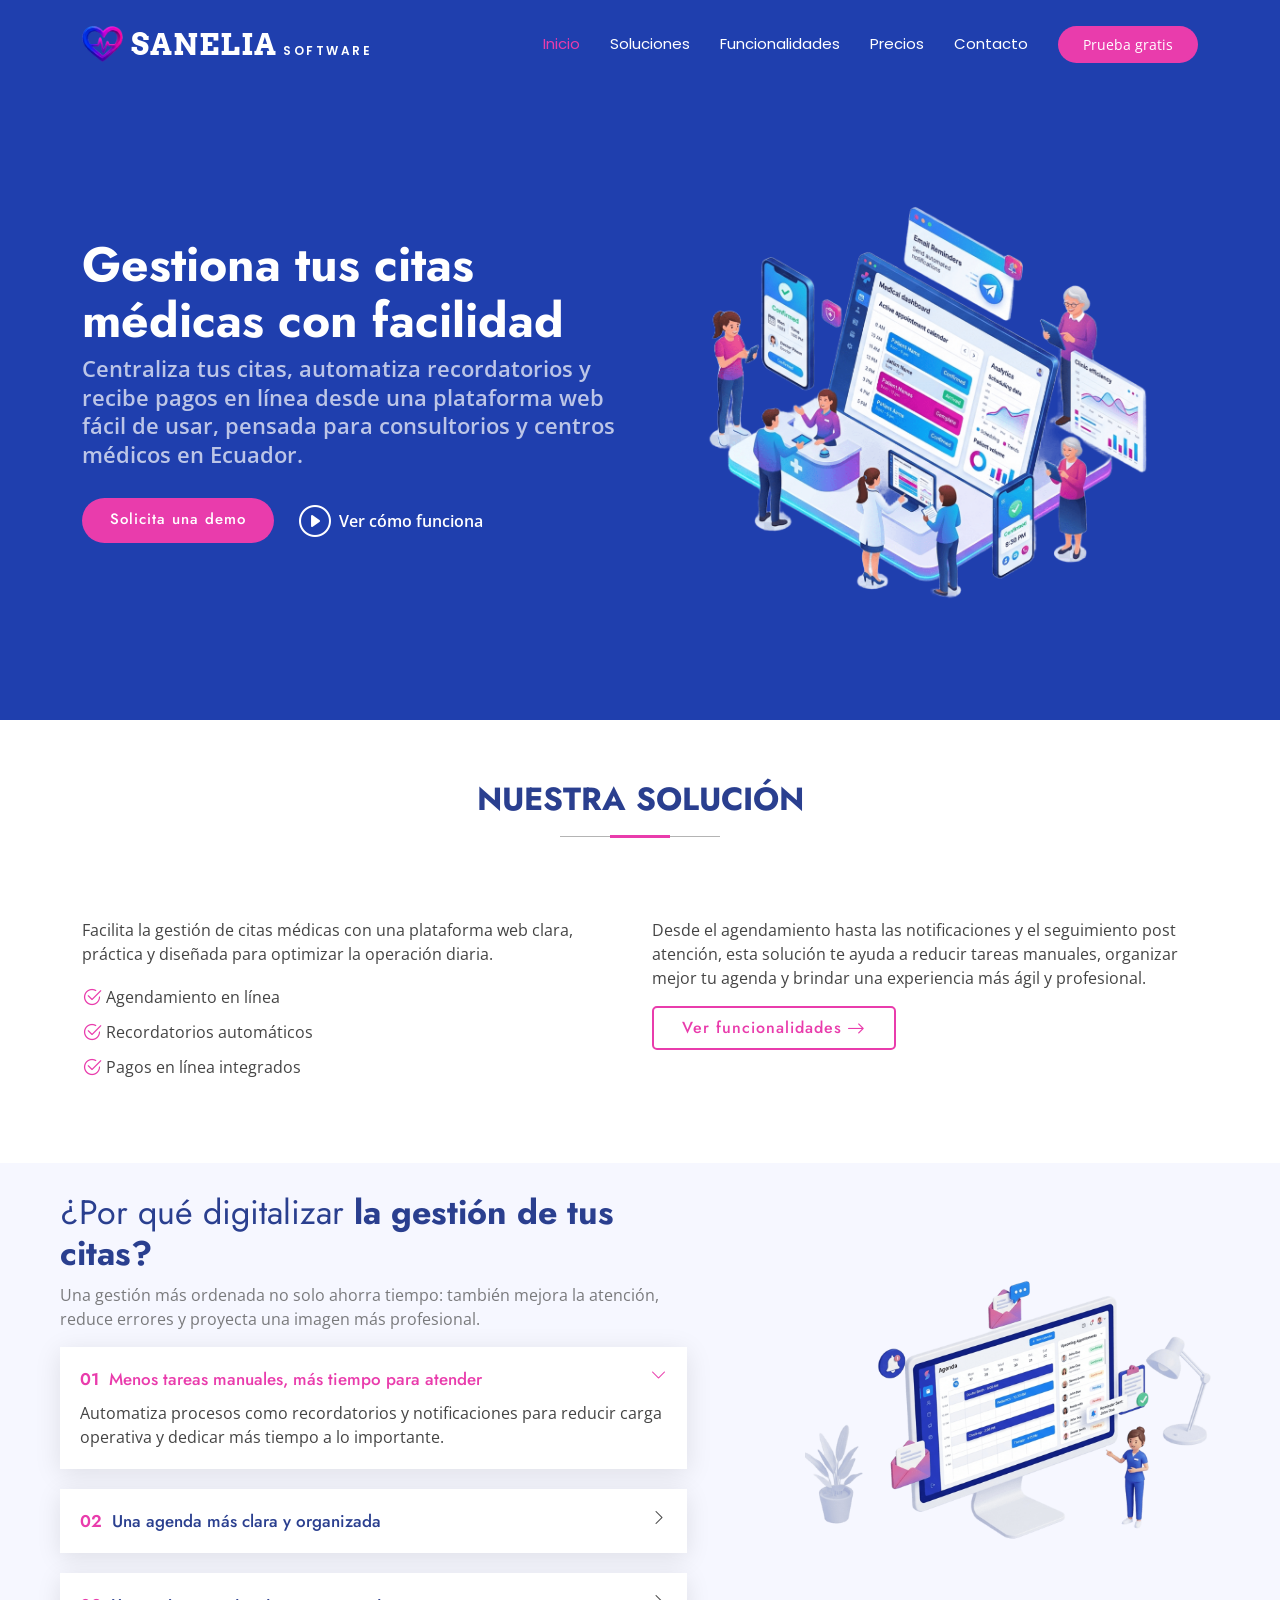
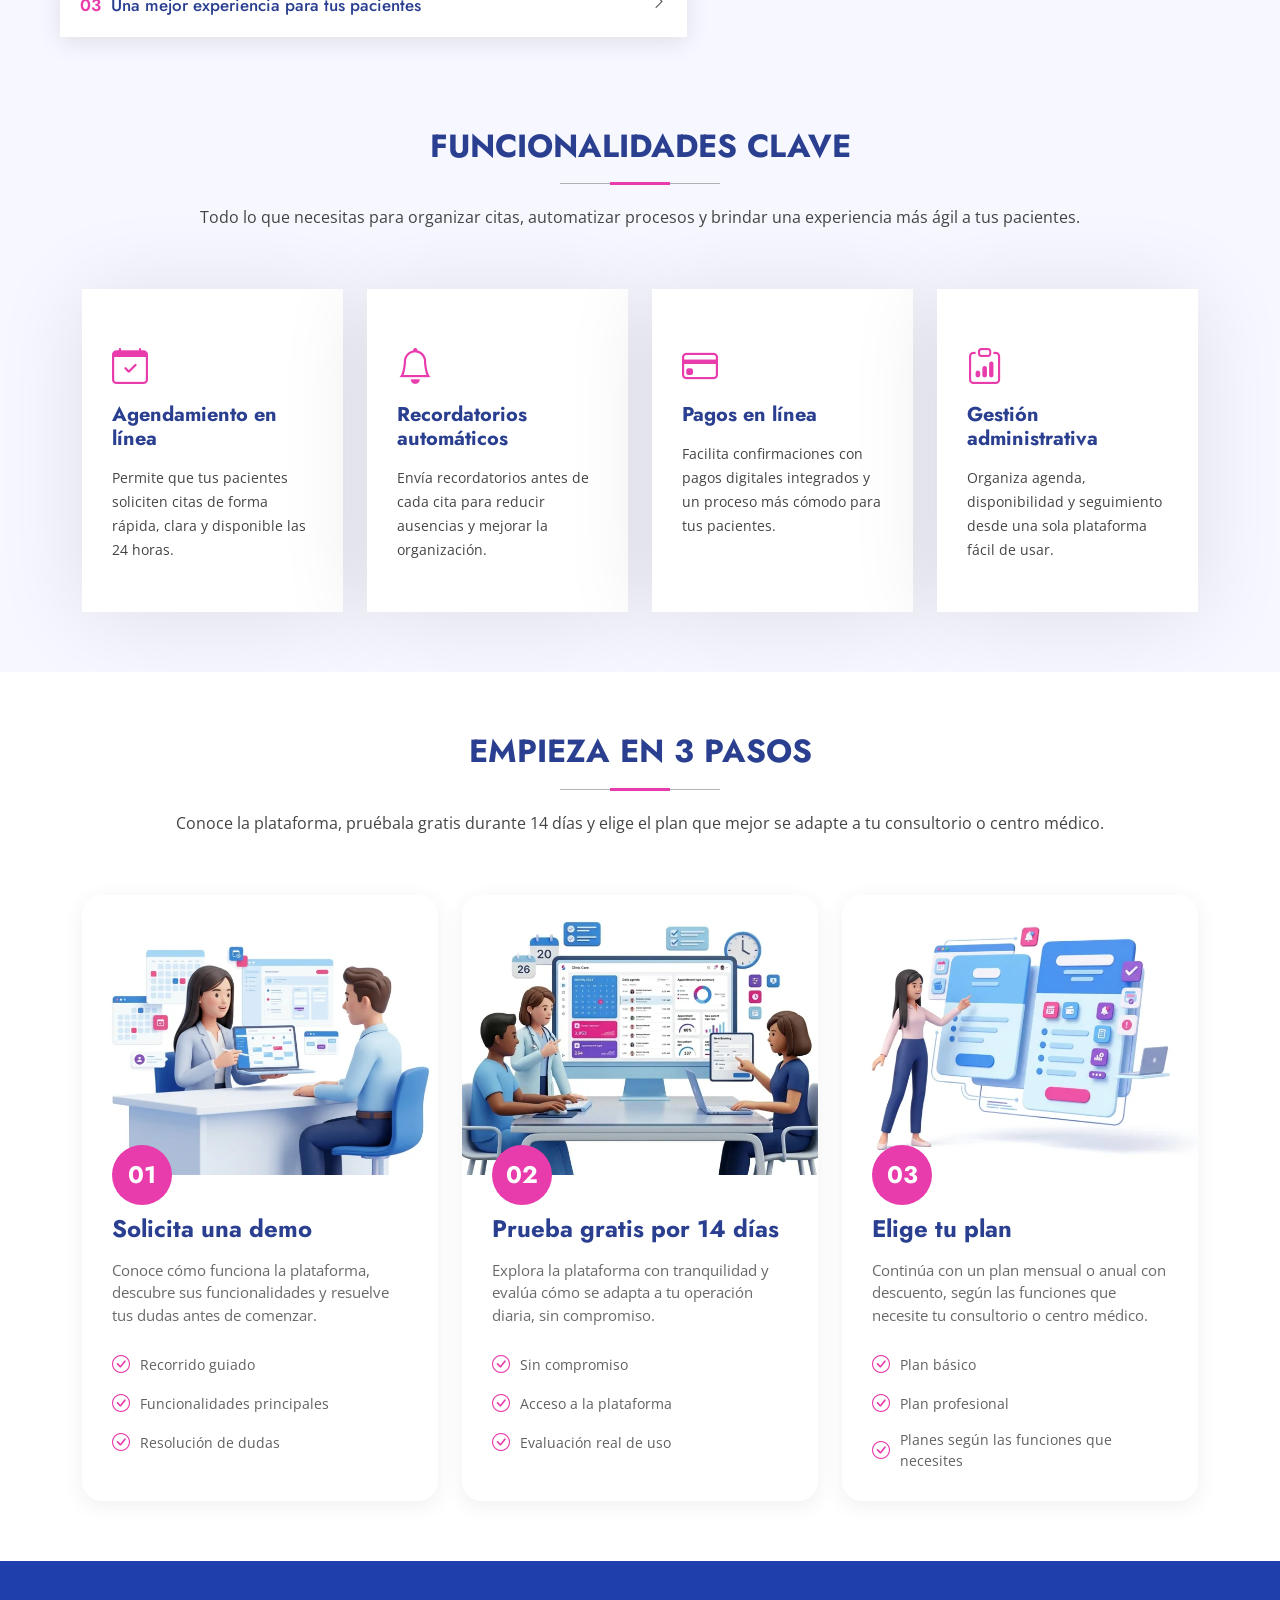
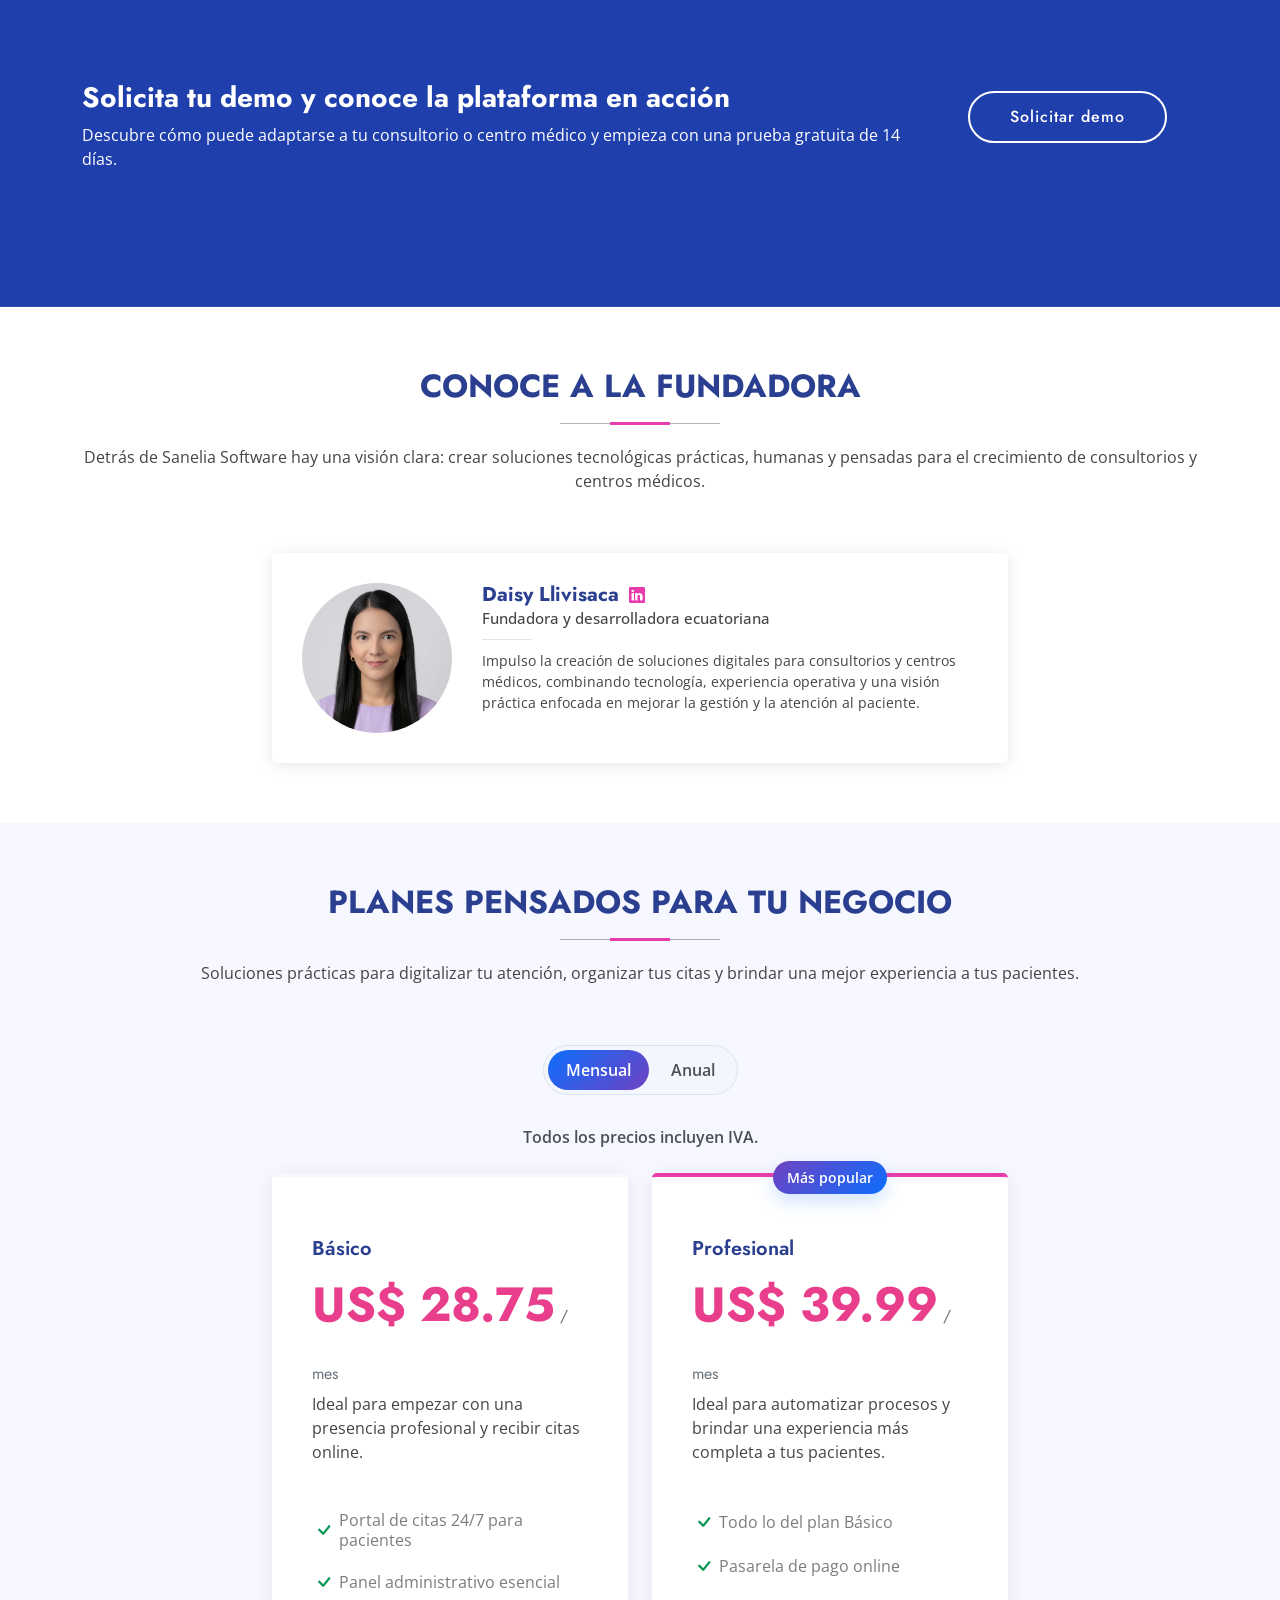
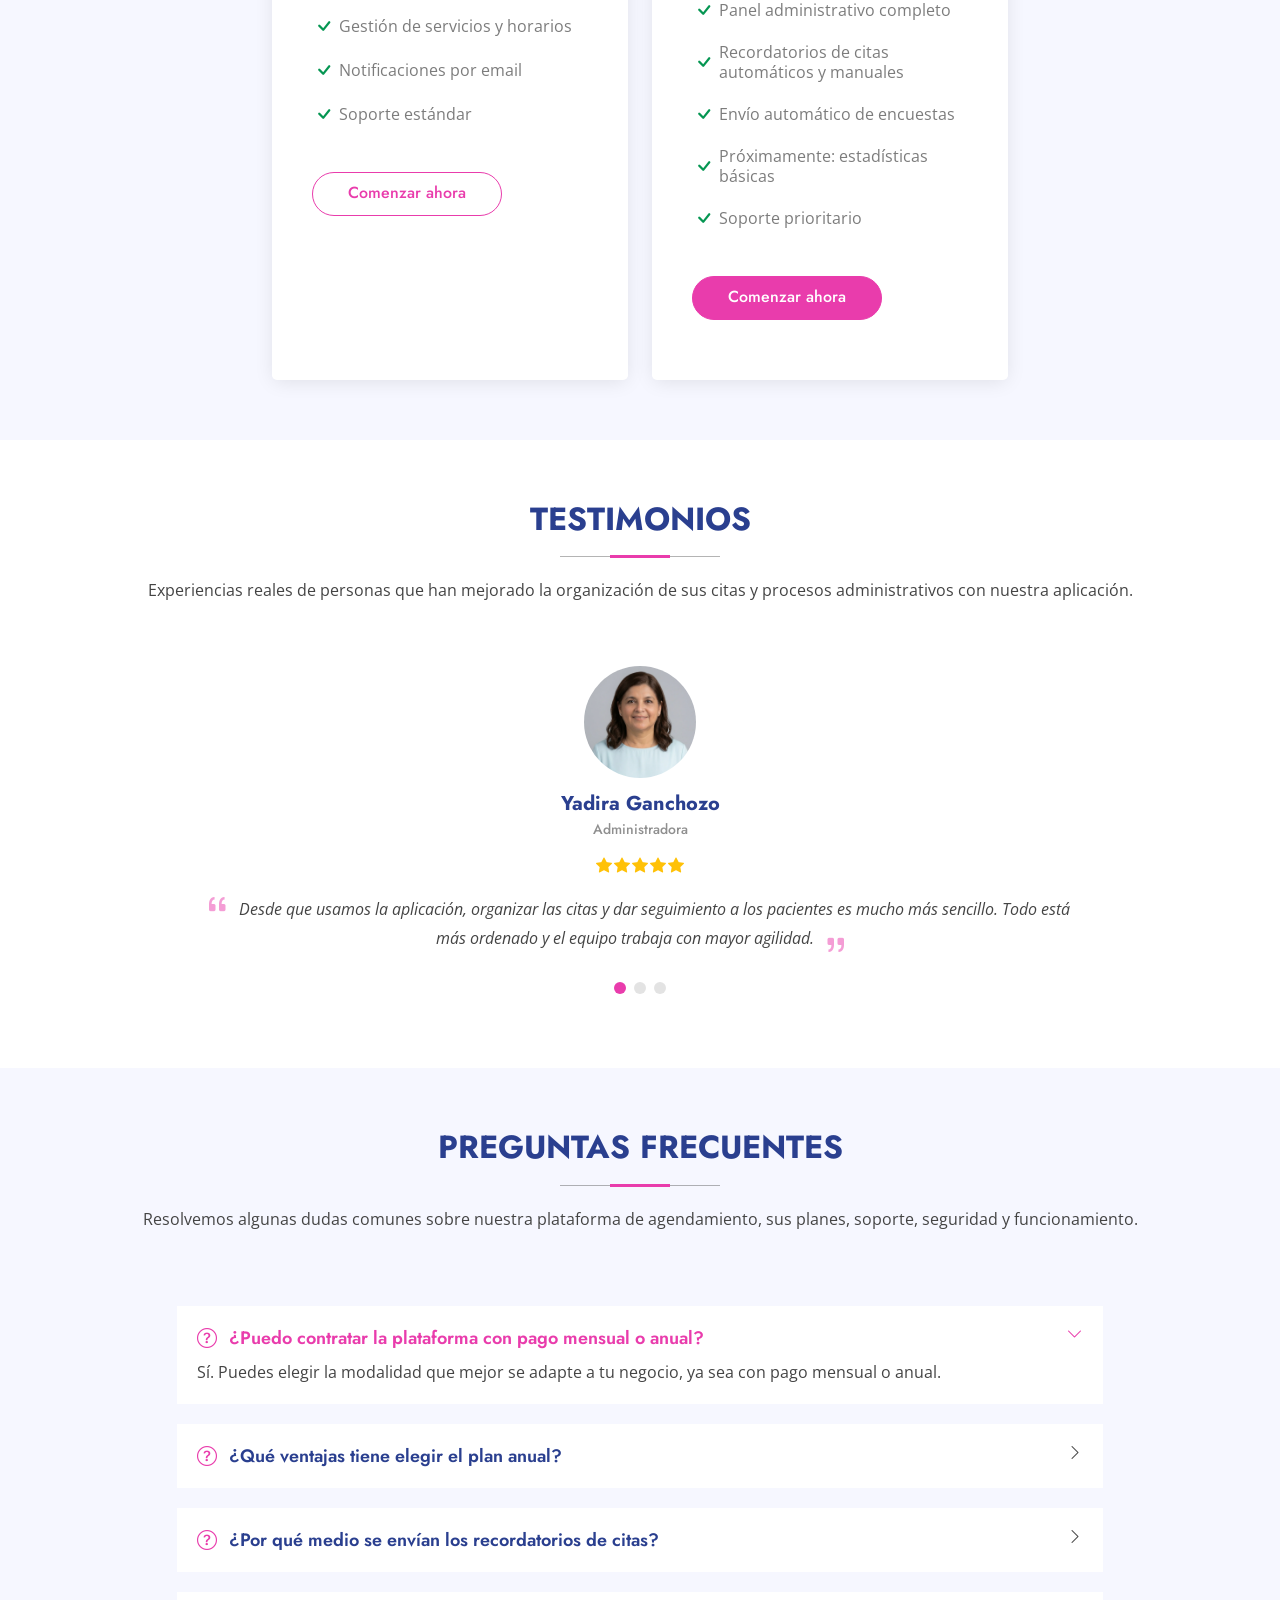
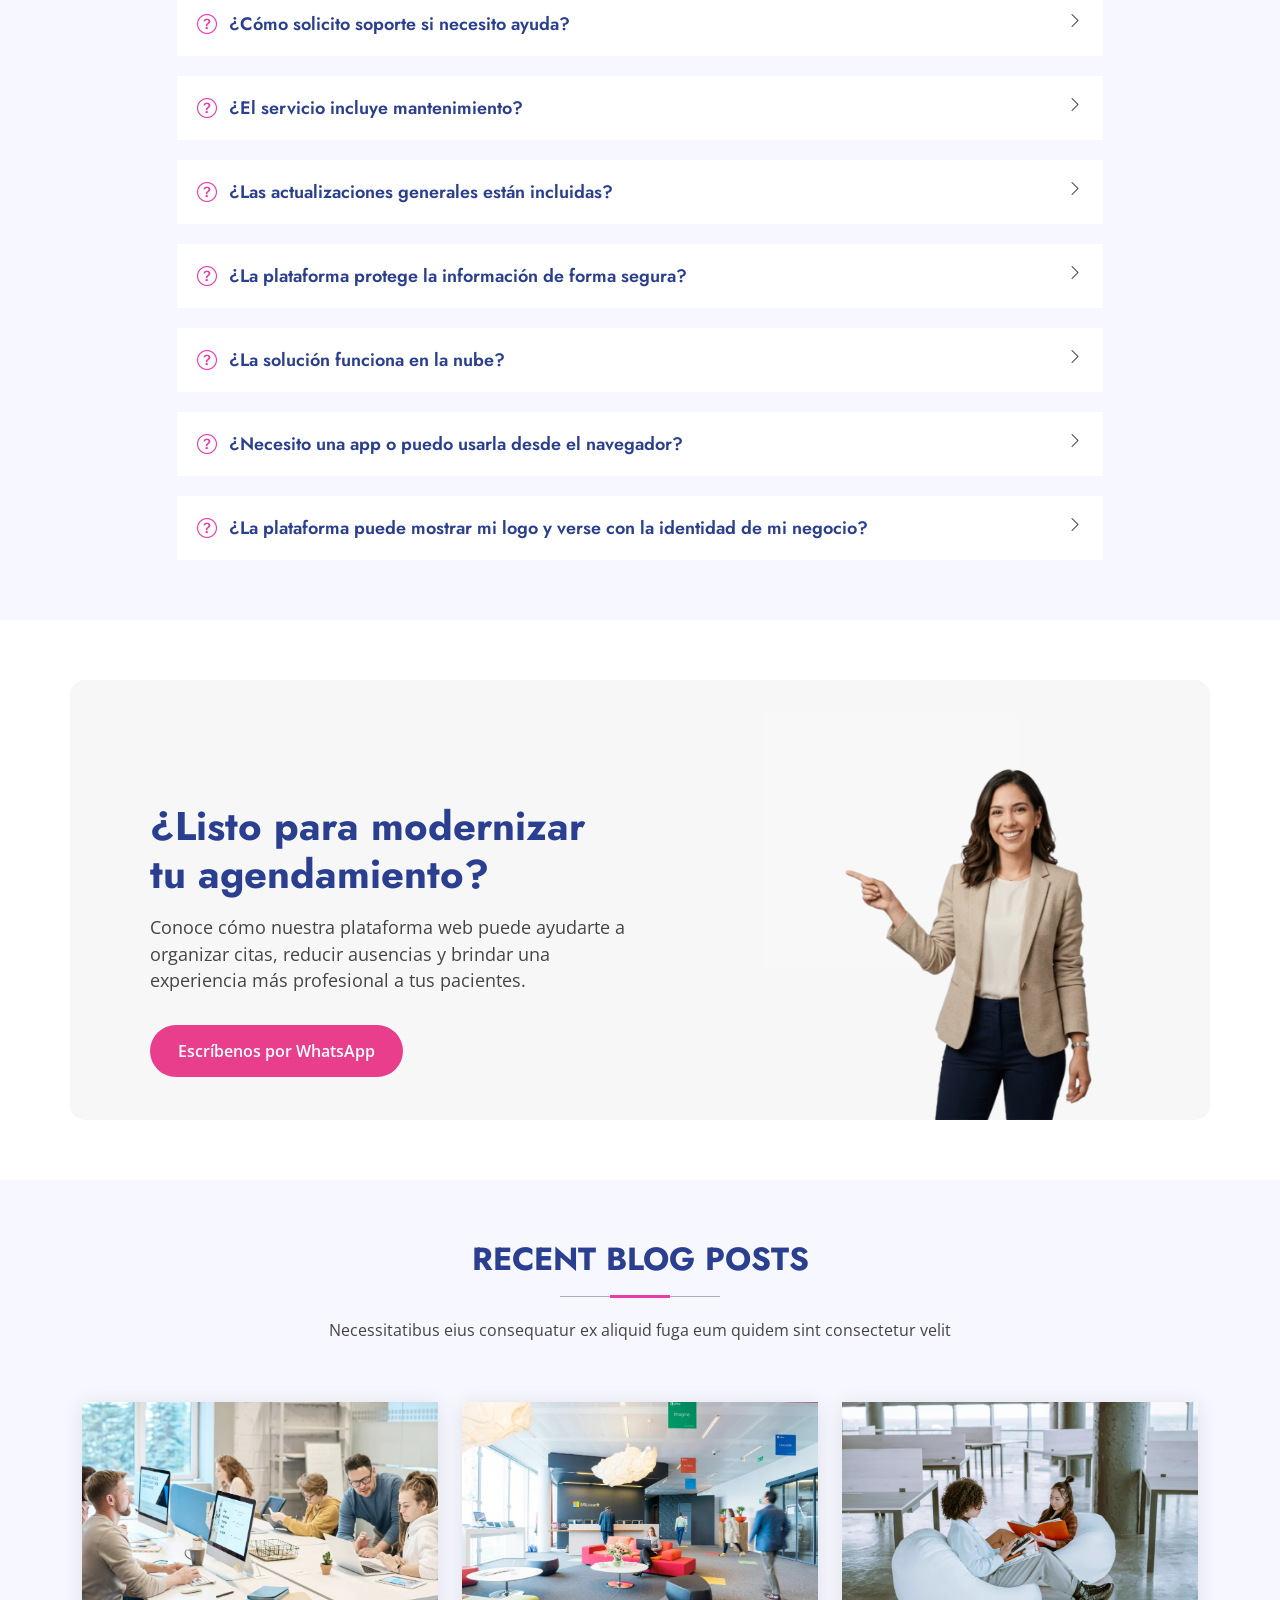
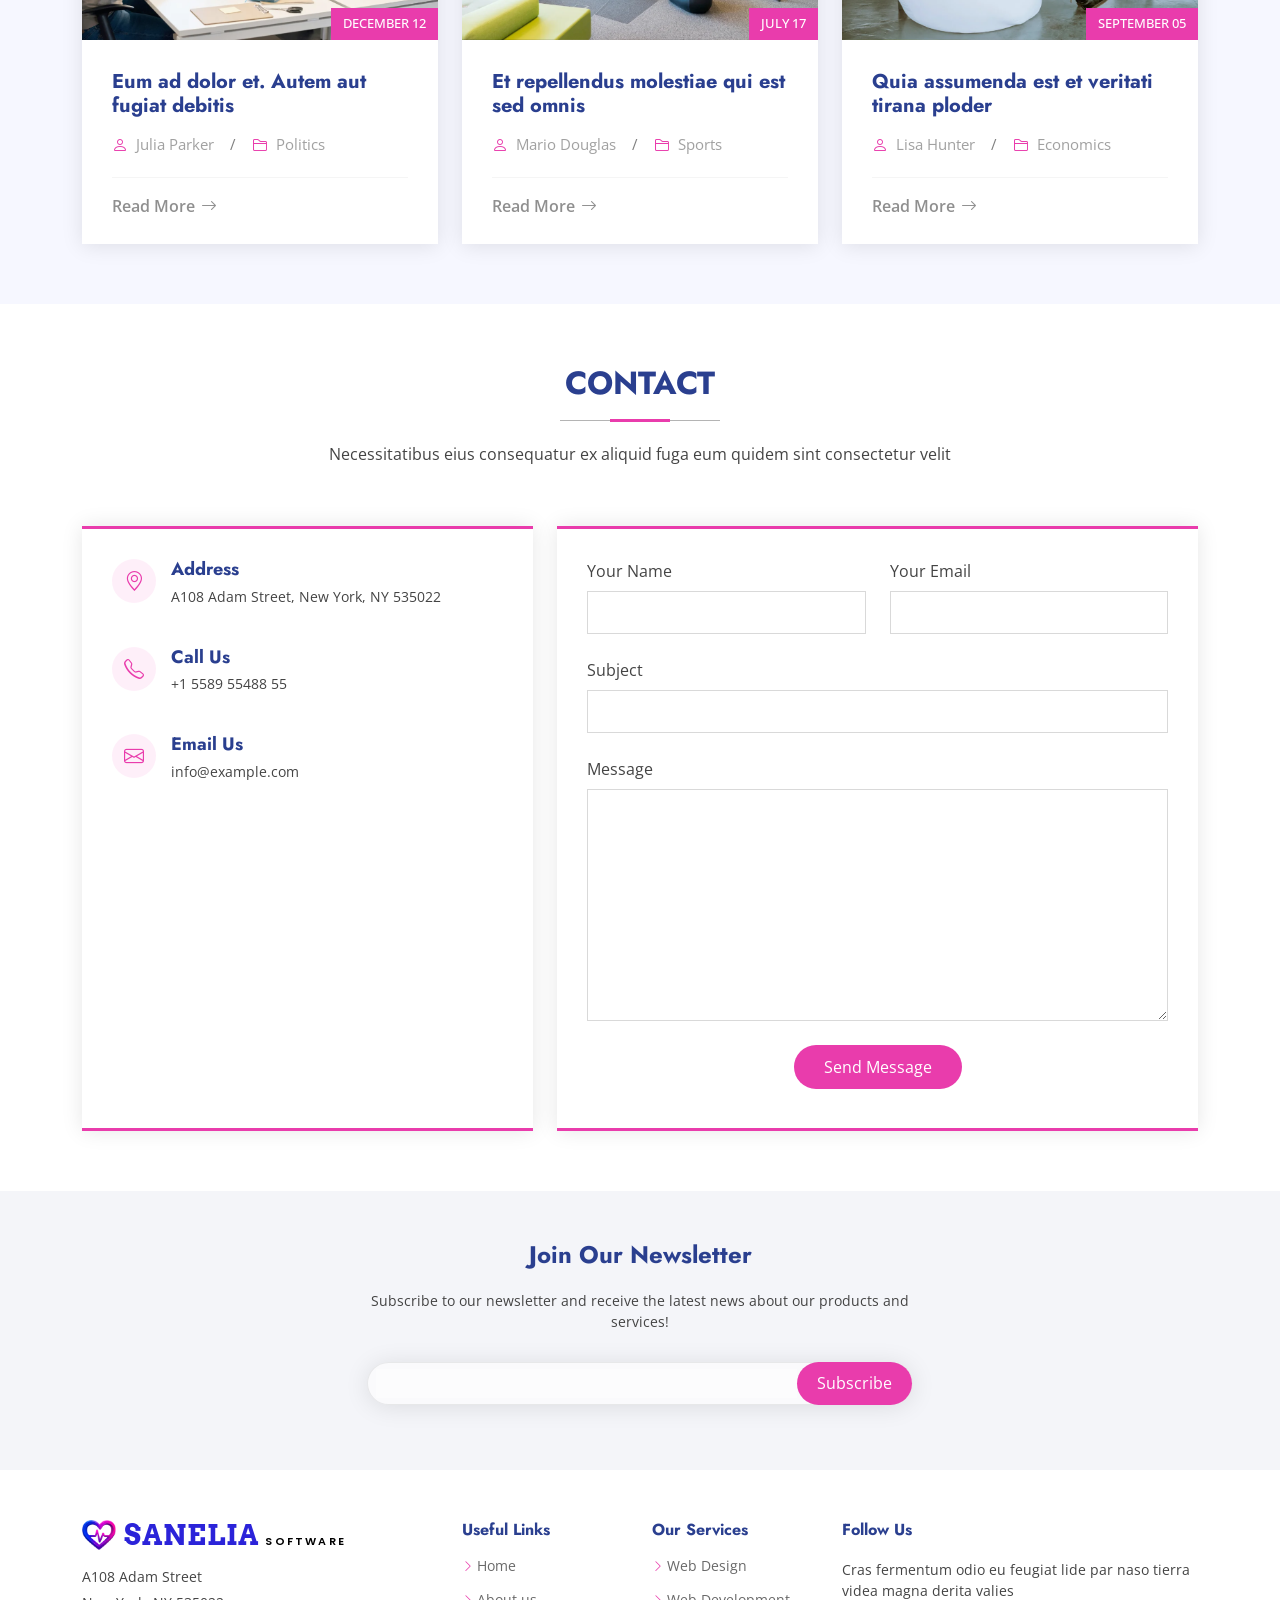
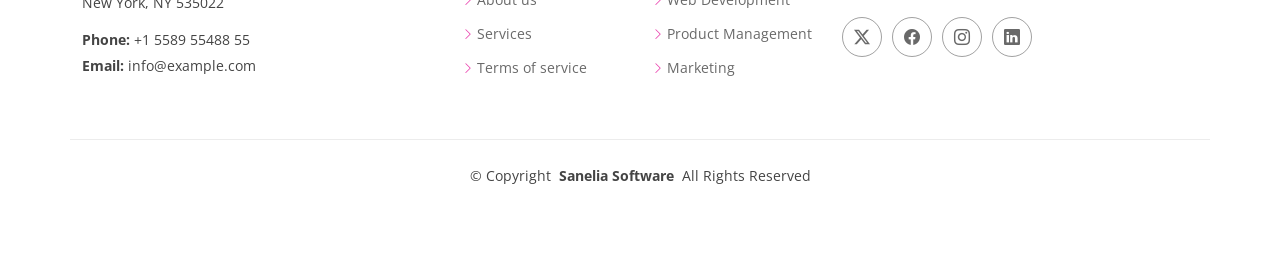
==== commit 5c40f441: "push 37: se edito la parte de subscribe para cambiar la foto" ====
--- a/index.html
+++ b/index.html
@@ -1023,7 +1023,7 @@
           </div>
           <div class="col-lg-4">
             <div class="cta-image" data-aos="zoom-out" data-aos-delay="200">
-              <img src="assets/img/cta/cta-1.webp" alt="" class="img-fluid">
+              <img src="assets/img/cta/cta-2.webp" alt="" class="img-fluid">
             </div>
           </div>
         </div>
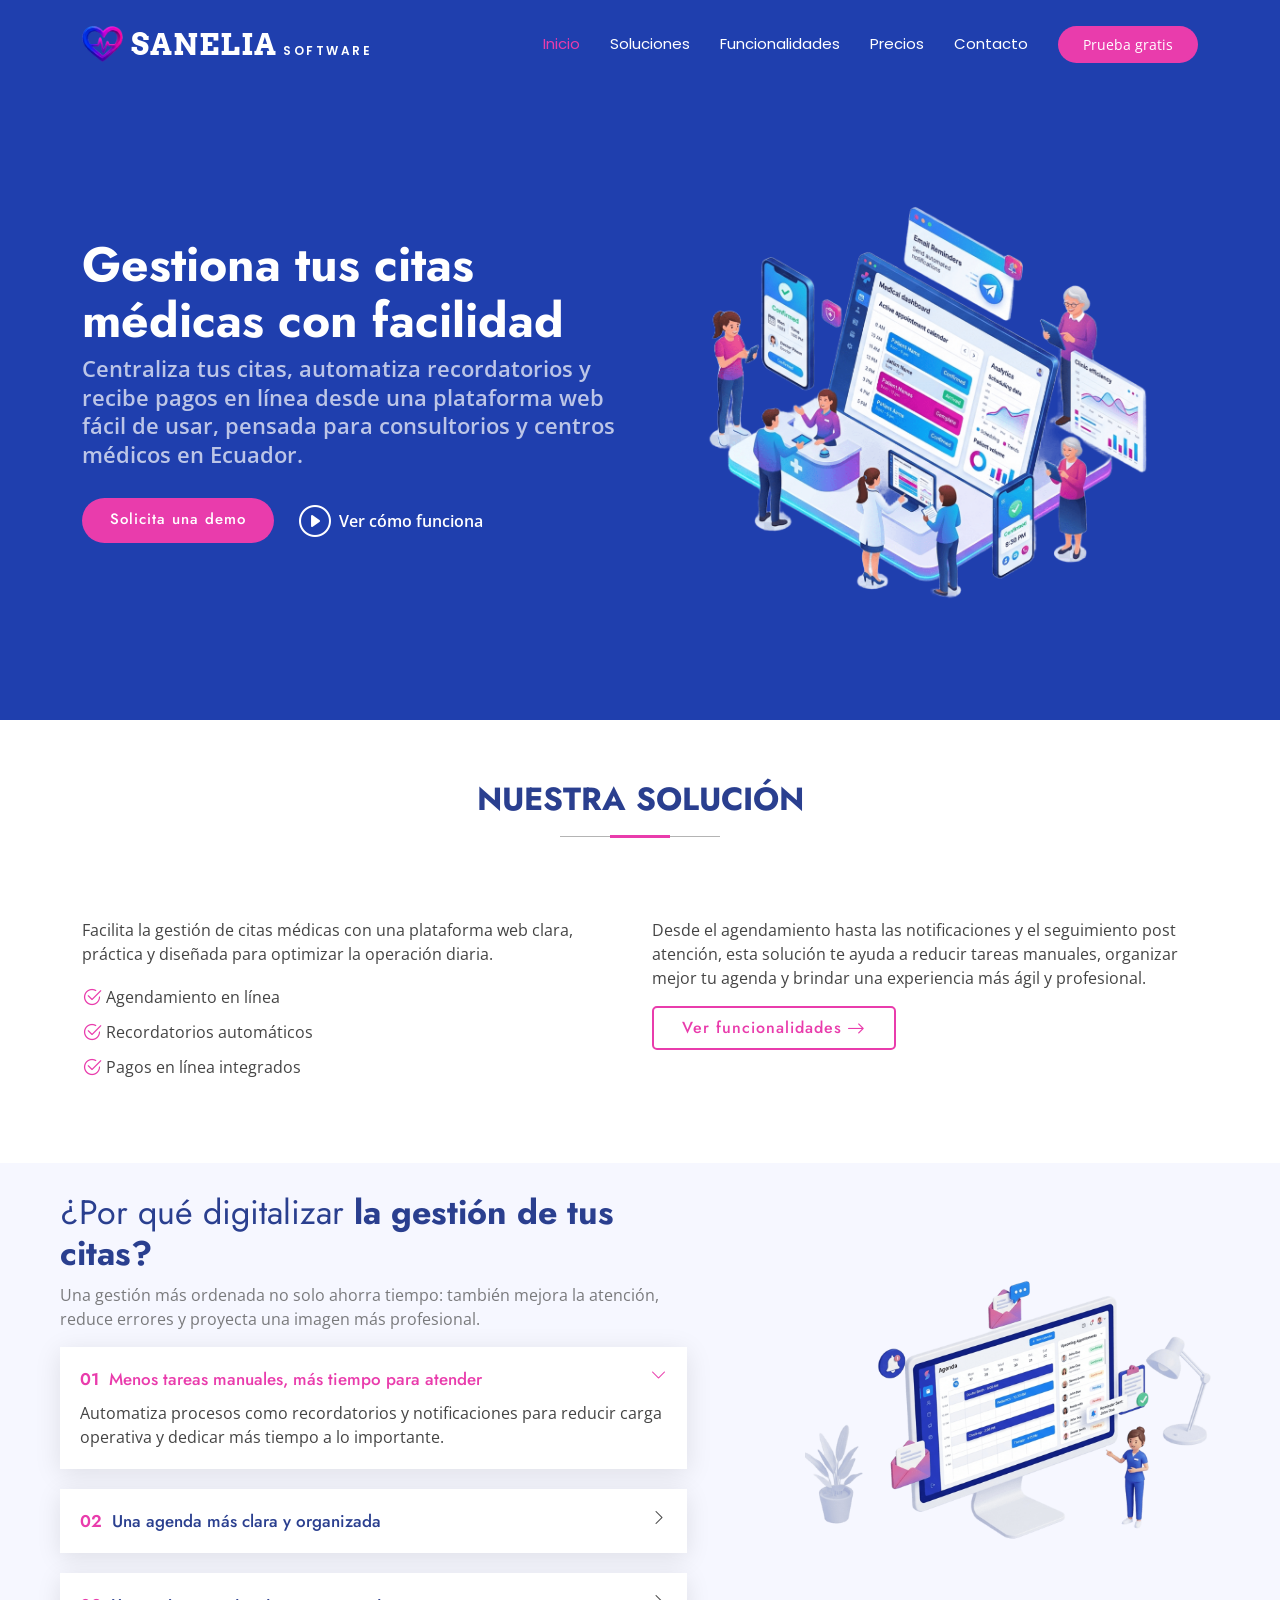
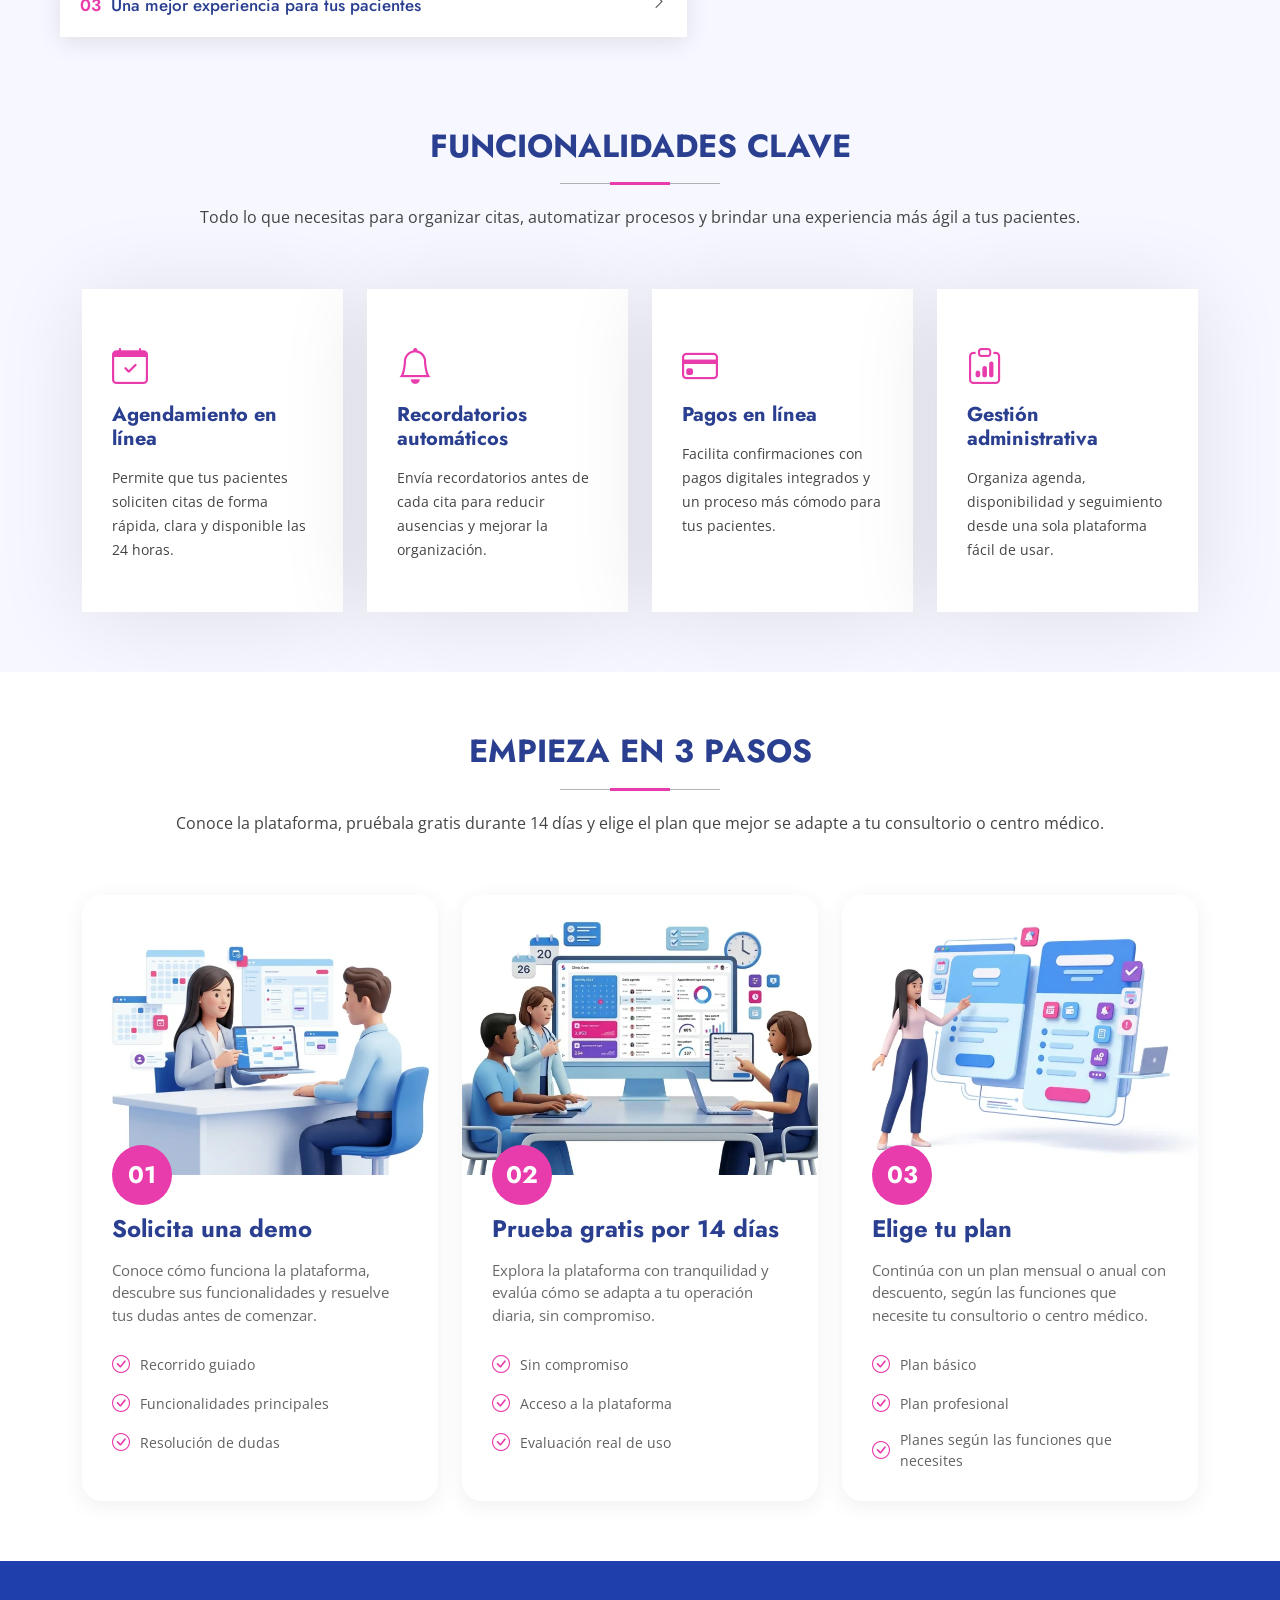
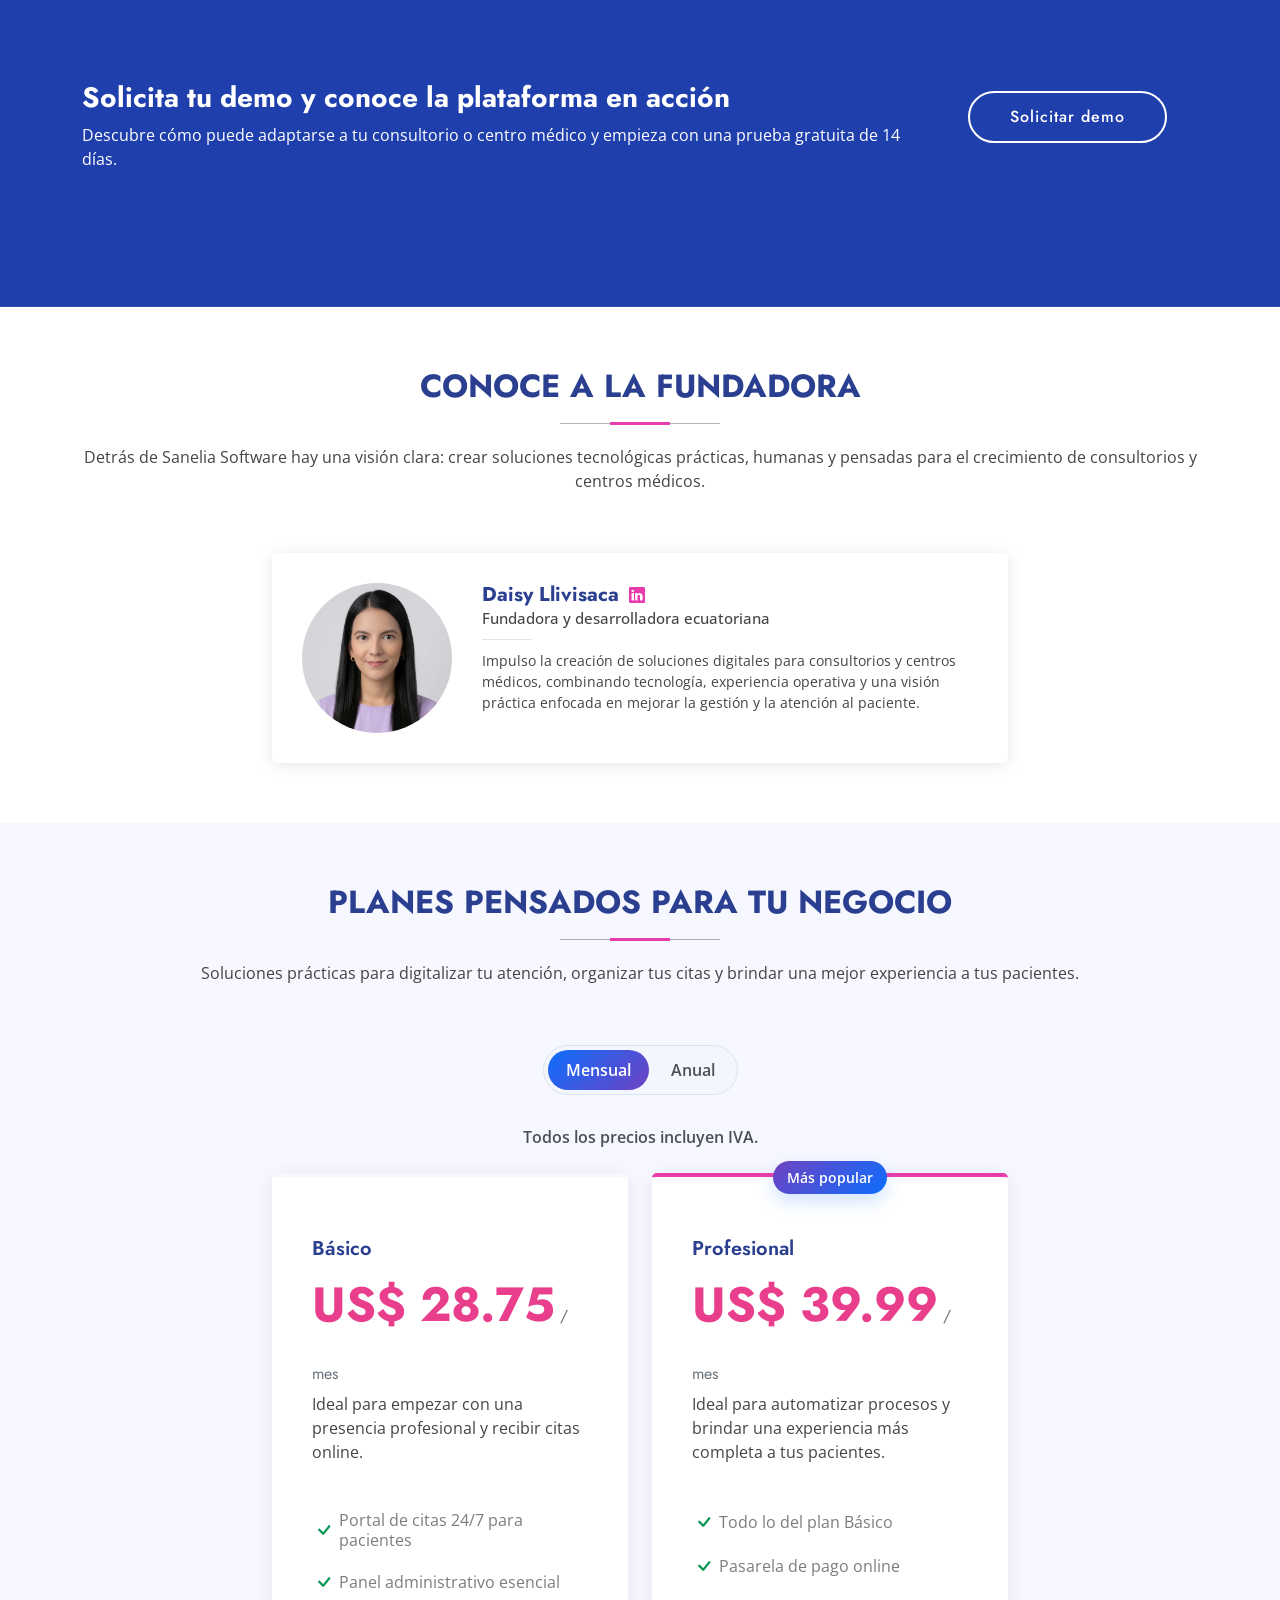
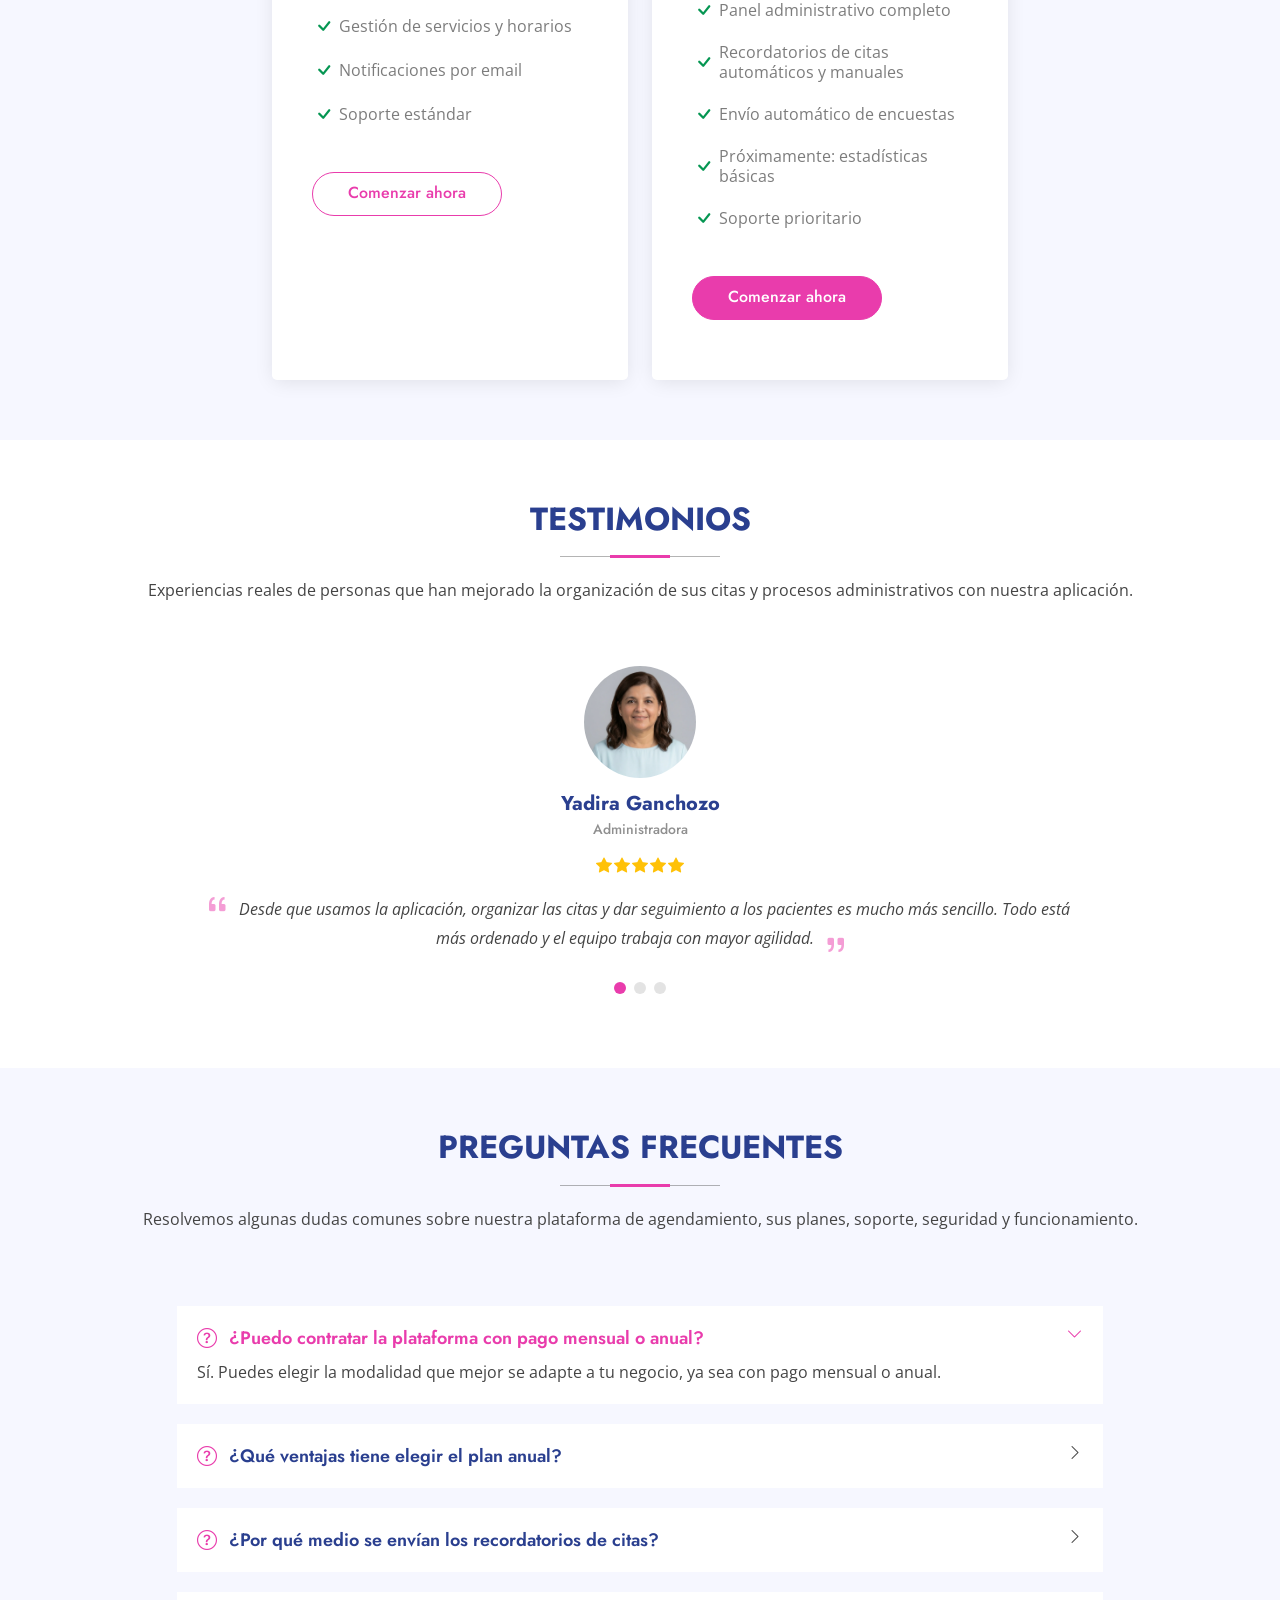
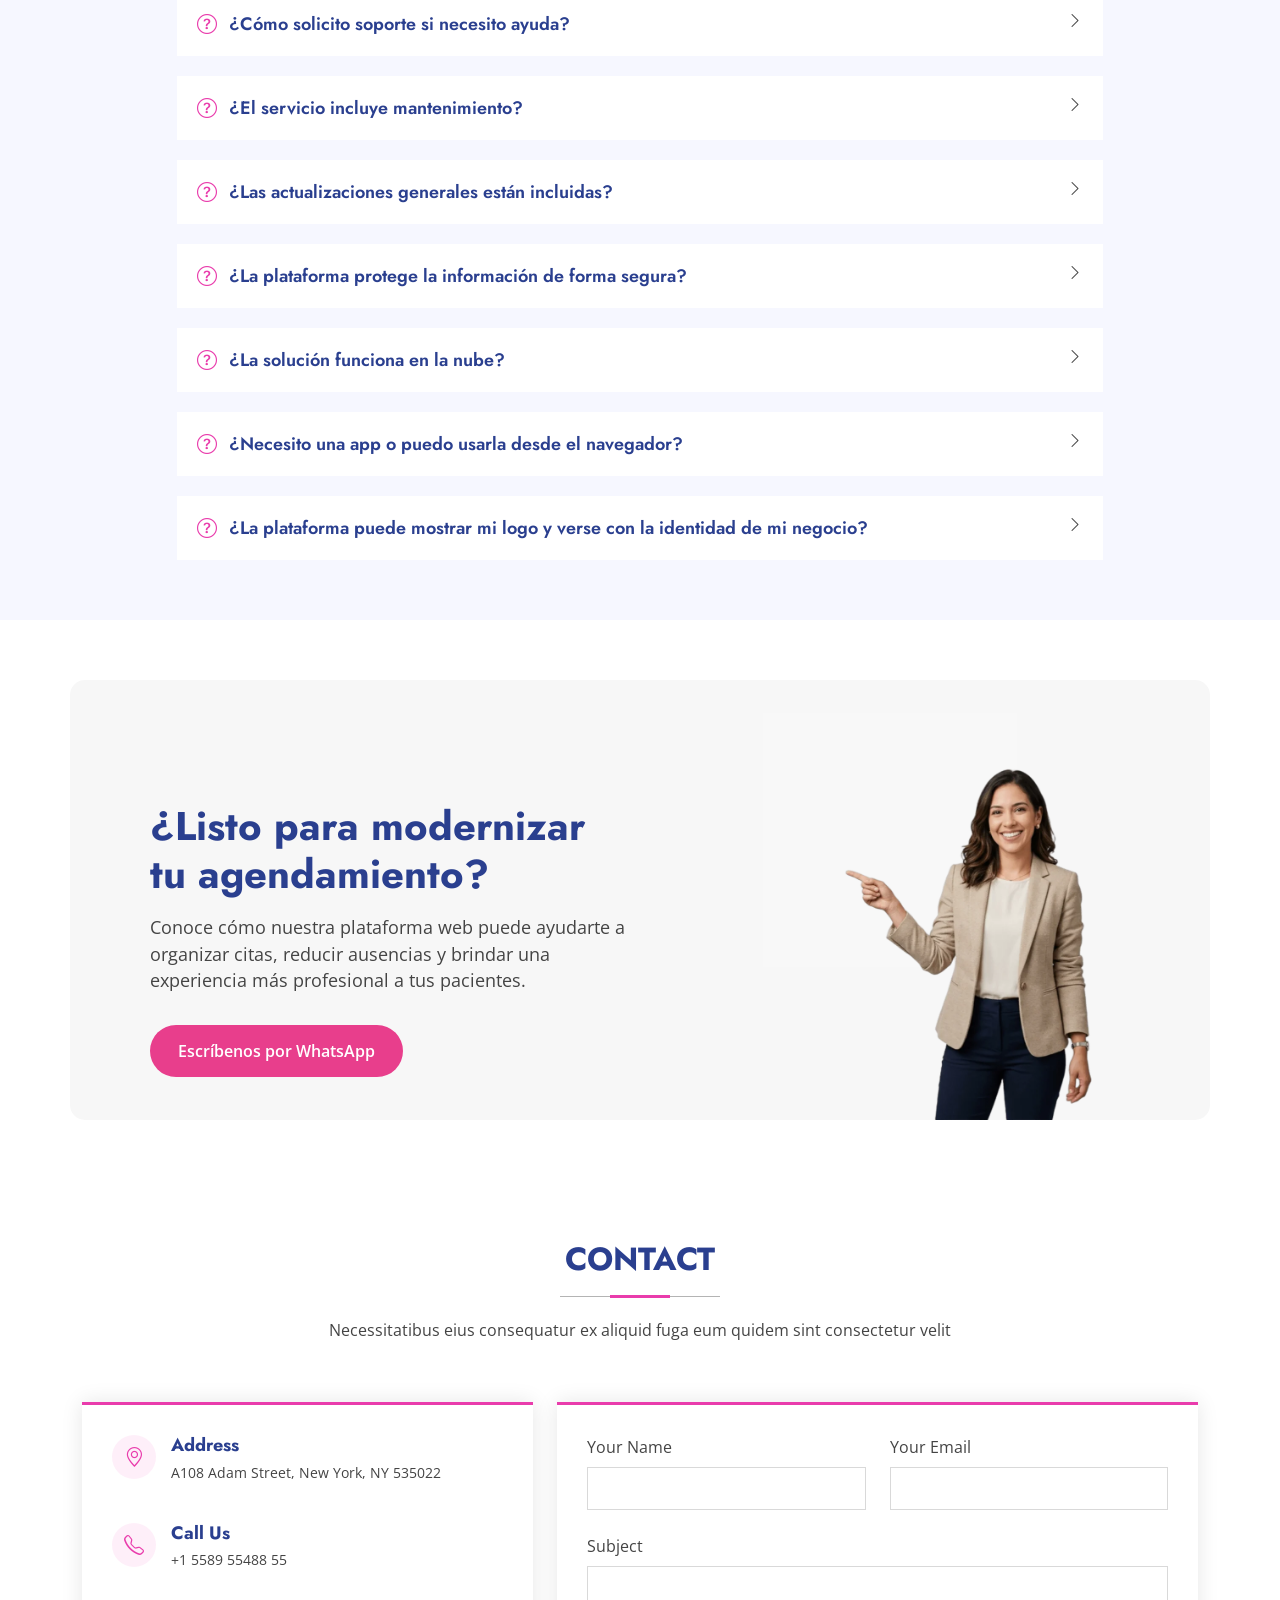
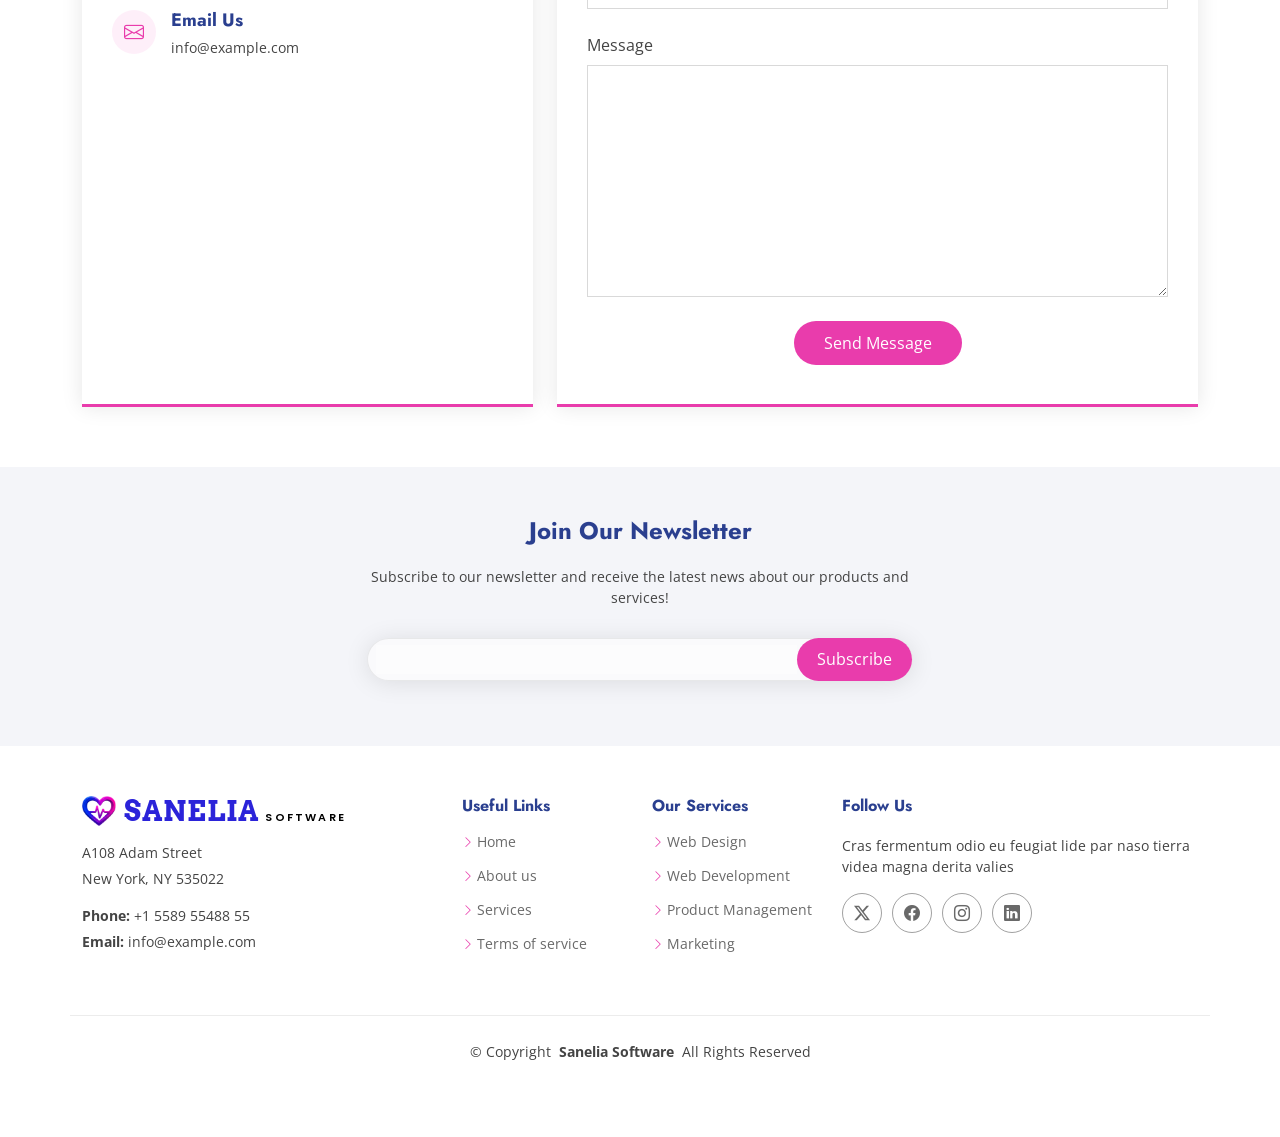
==== commit e2e2ce9e: "push 38: se ocultó seccion de blogs" ====
--- a/index.html
+++ b/index.html
@@ -1031,7 +1031,7 @@
     </section><!-- /Subscribe Section -->
 
     <!-- Recent Blog Postst Section -->
-    <section id="recent-blog-postst" class="recent-blog-postst section light-background">
+    <section id="recent-blog-postst" class="recent-blog-postst section light-background" hidden>
 
       <!-- Section Title -->
       <div class="container section-title" data-aos="fade-up">
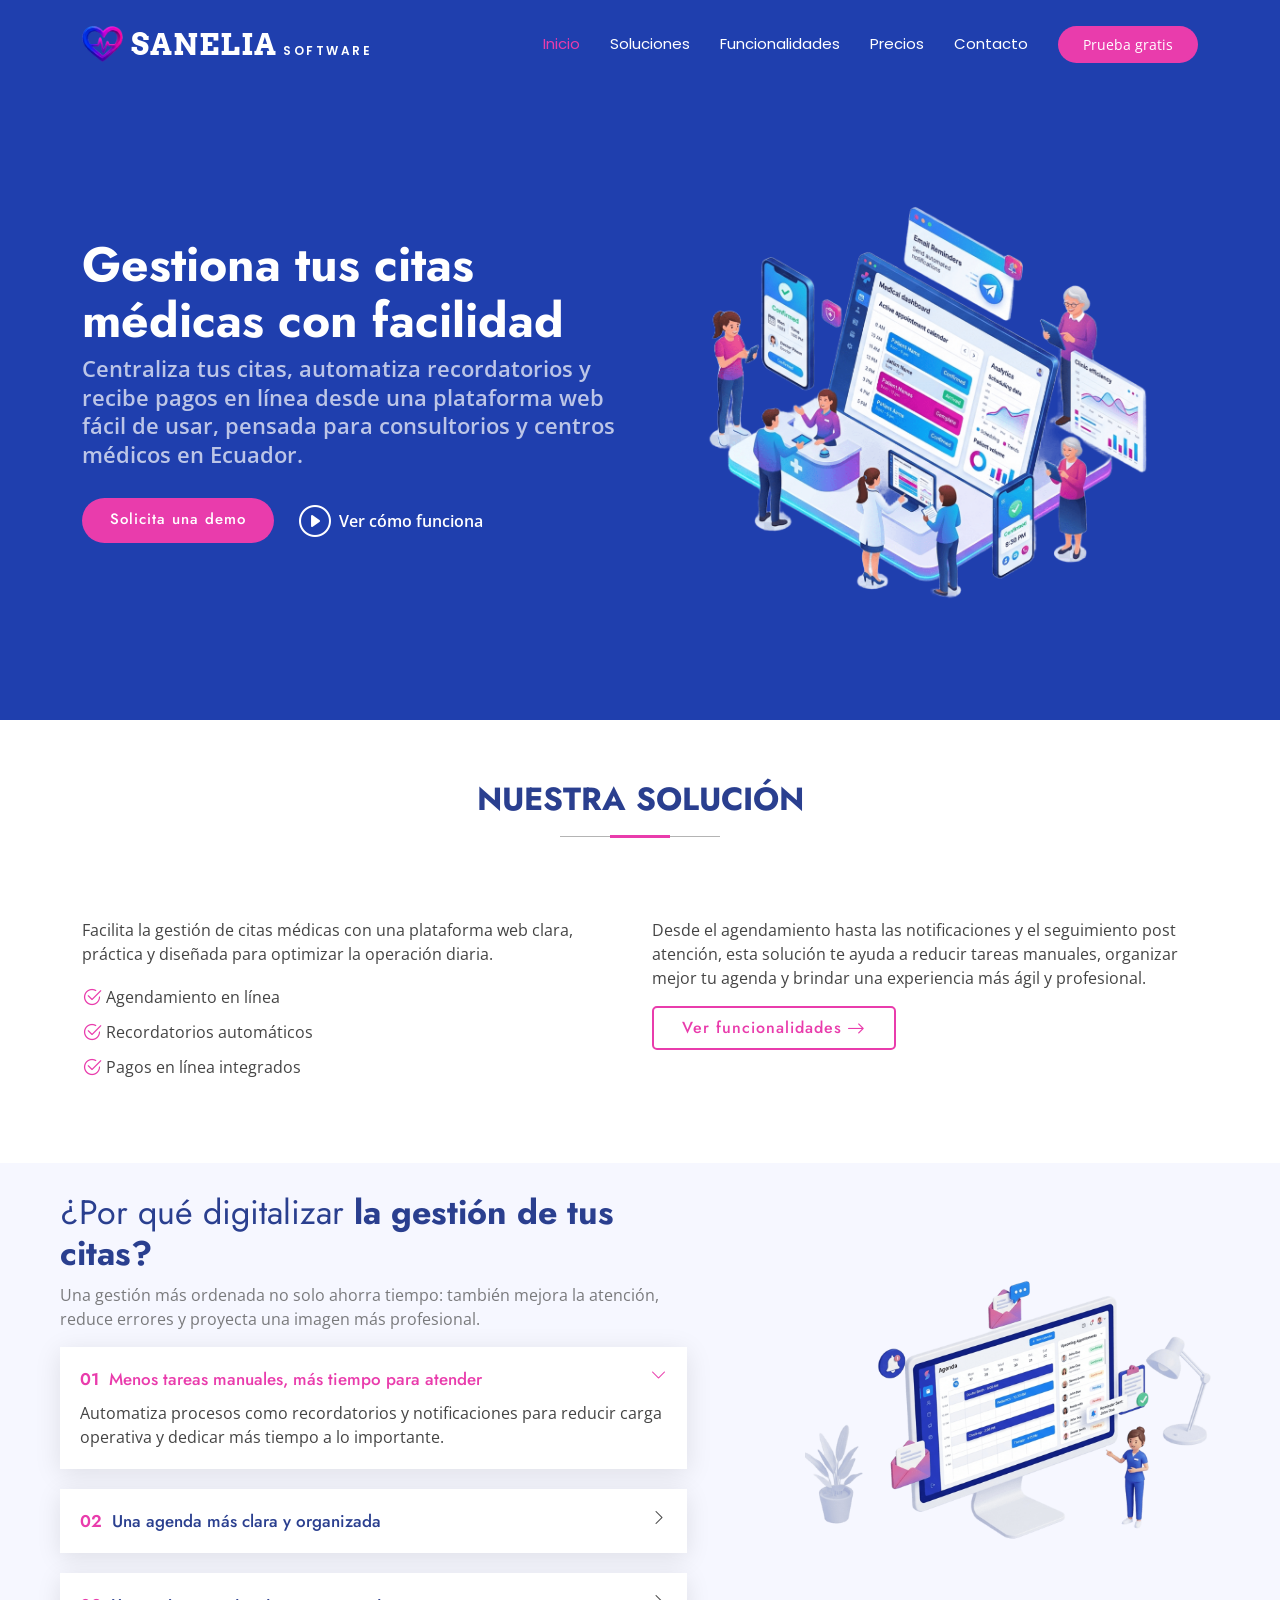
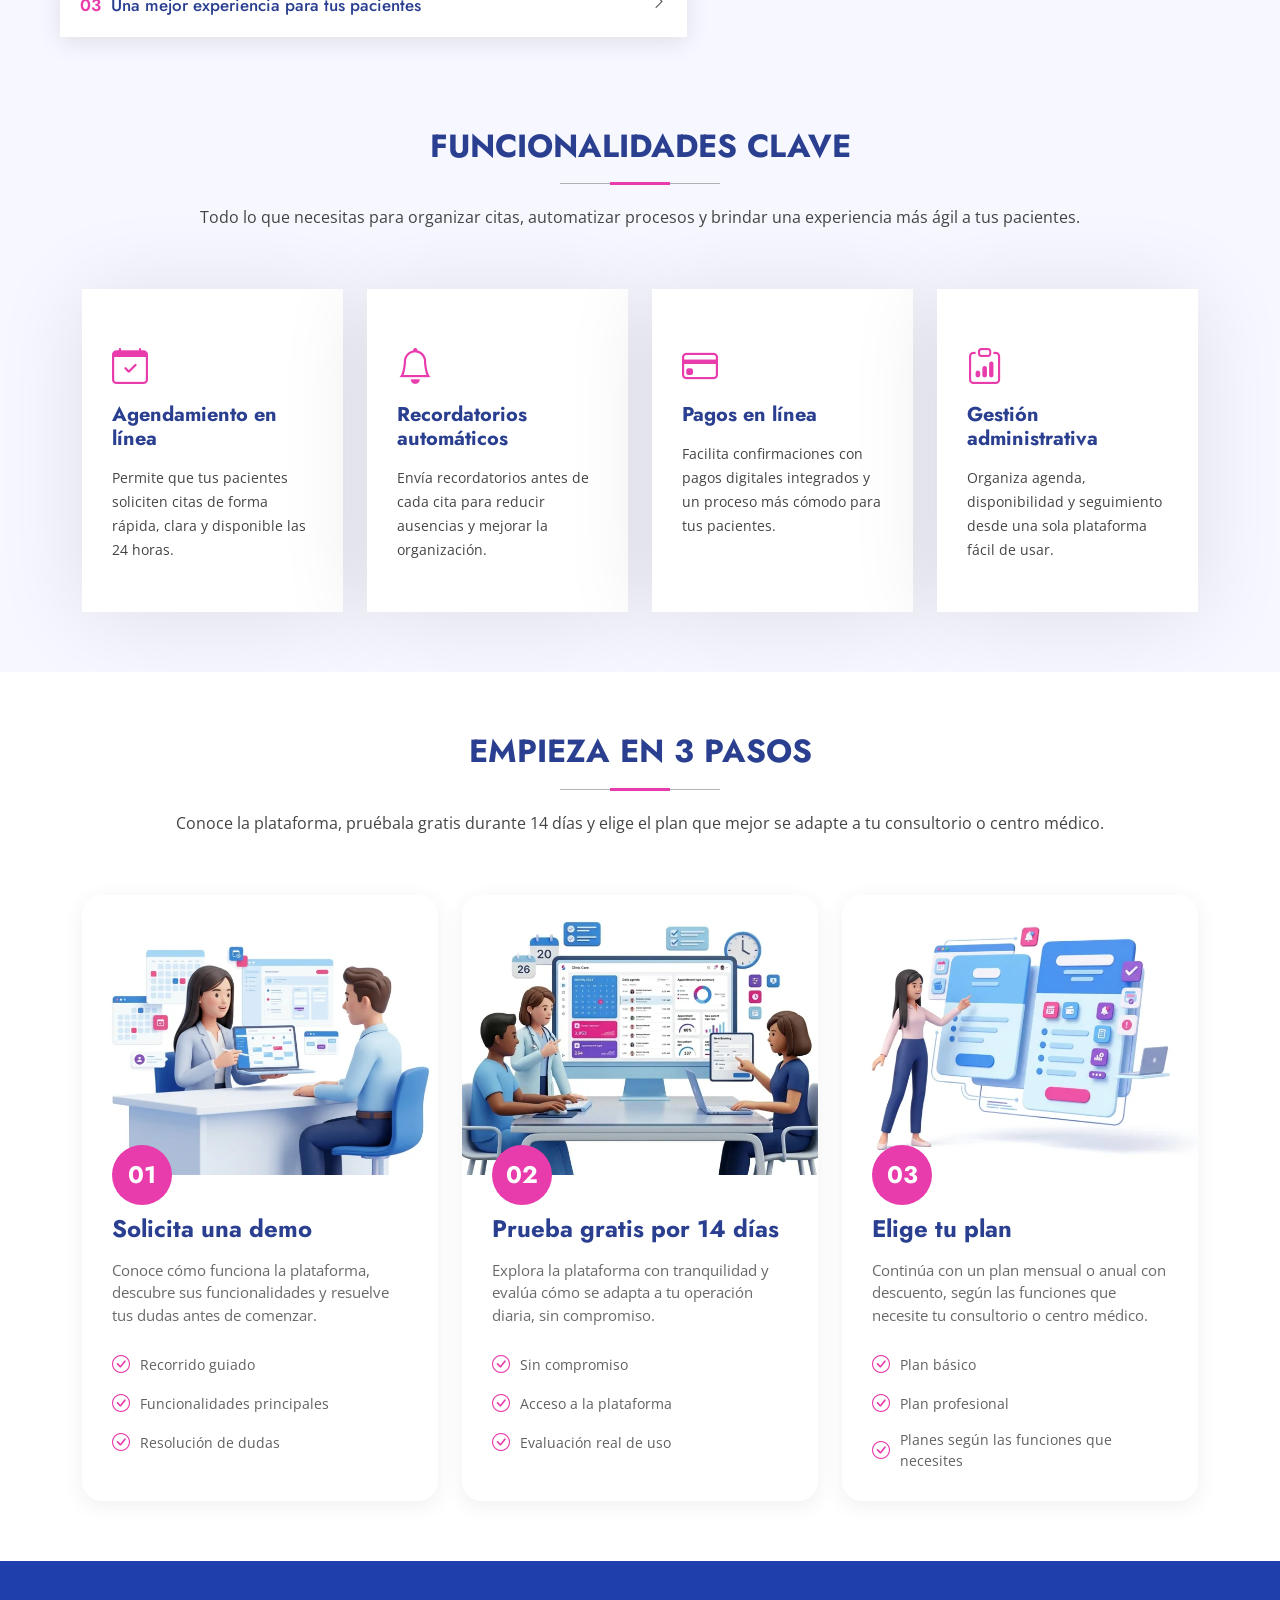
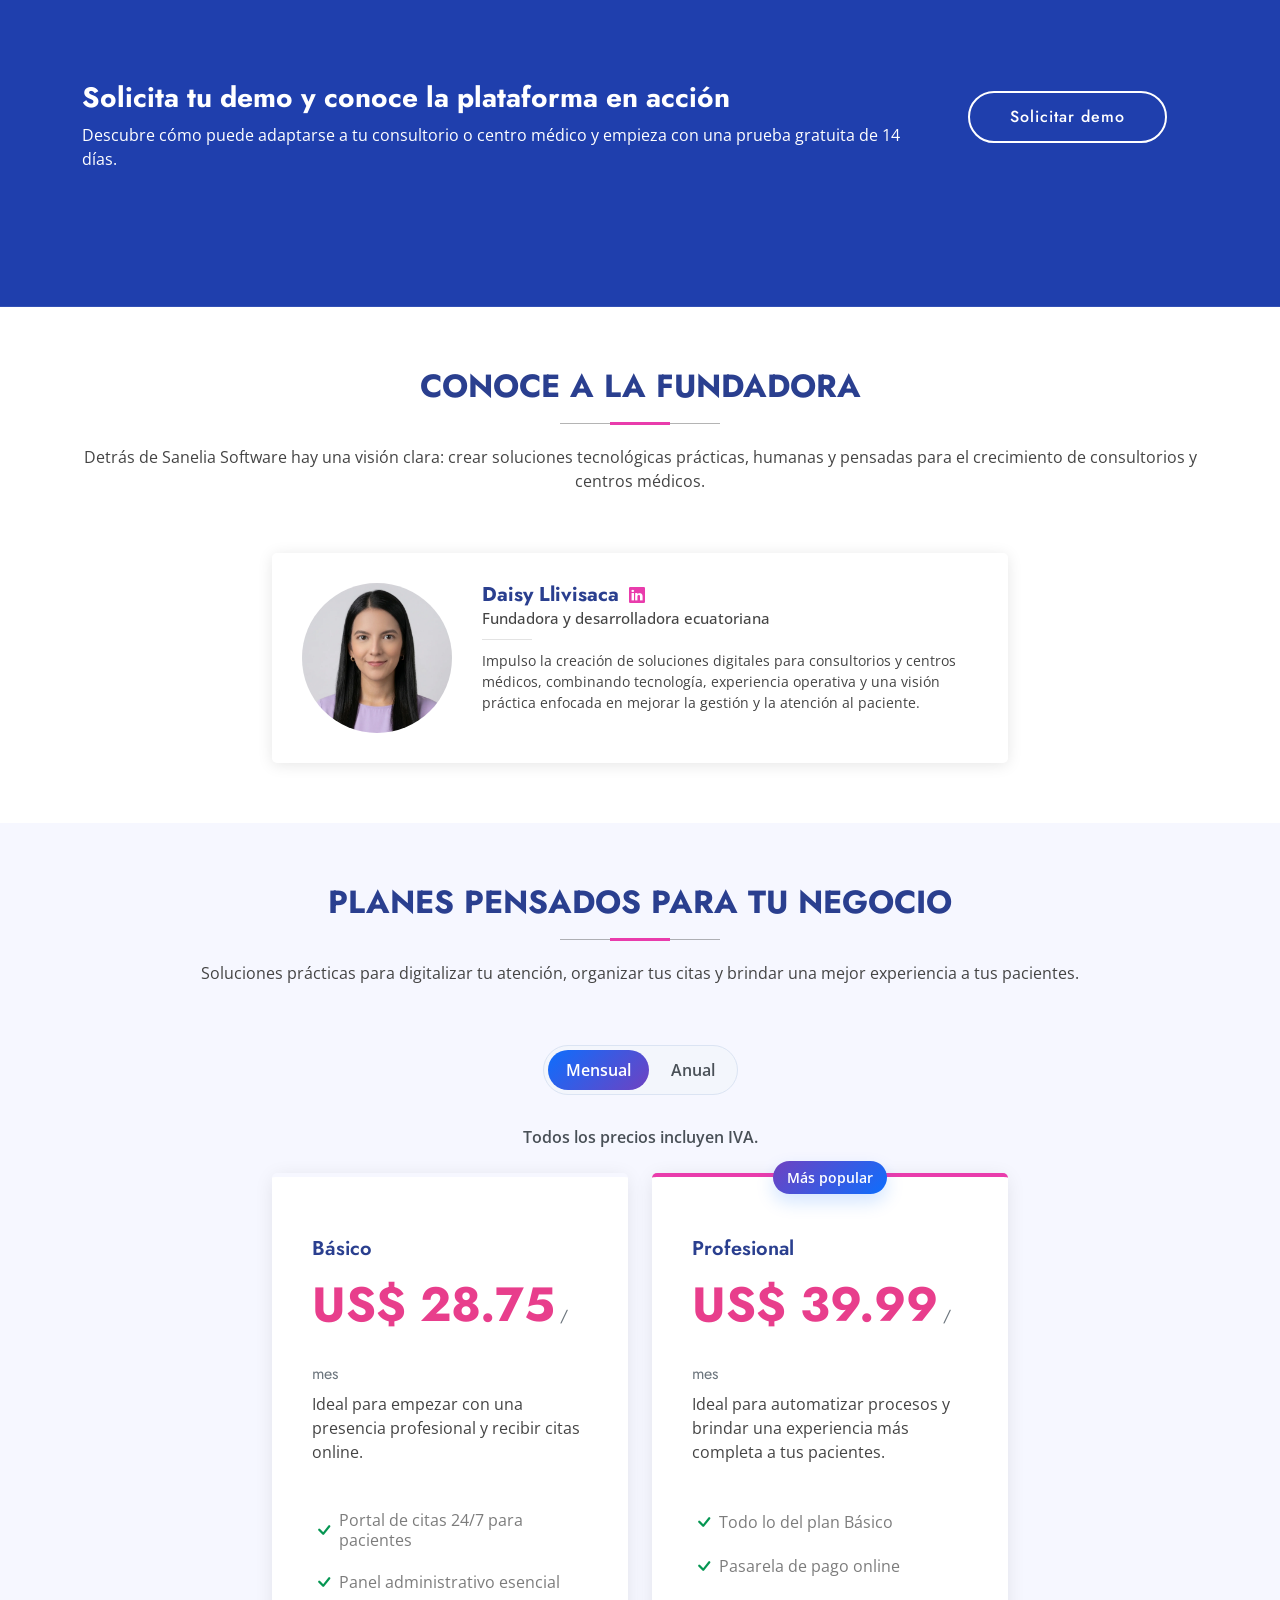
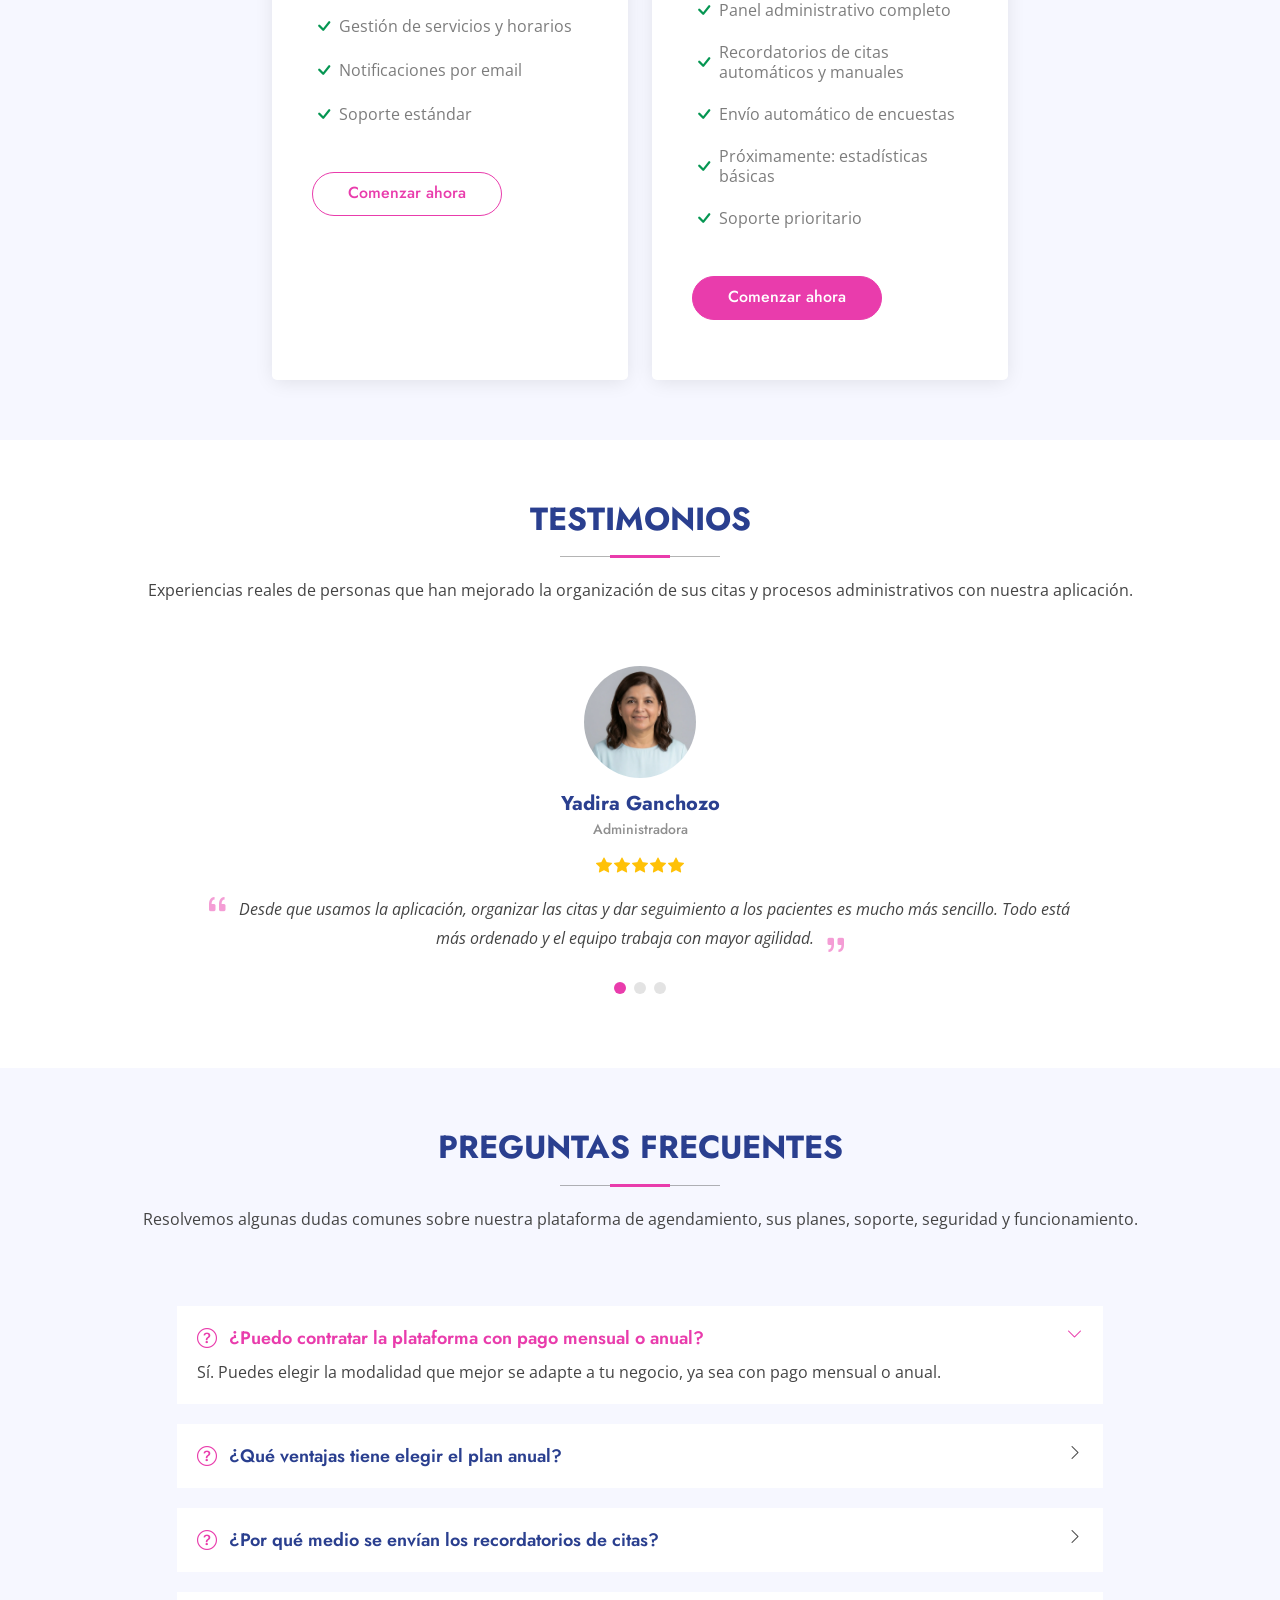
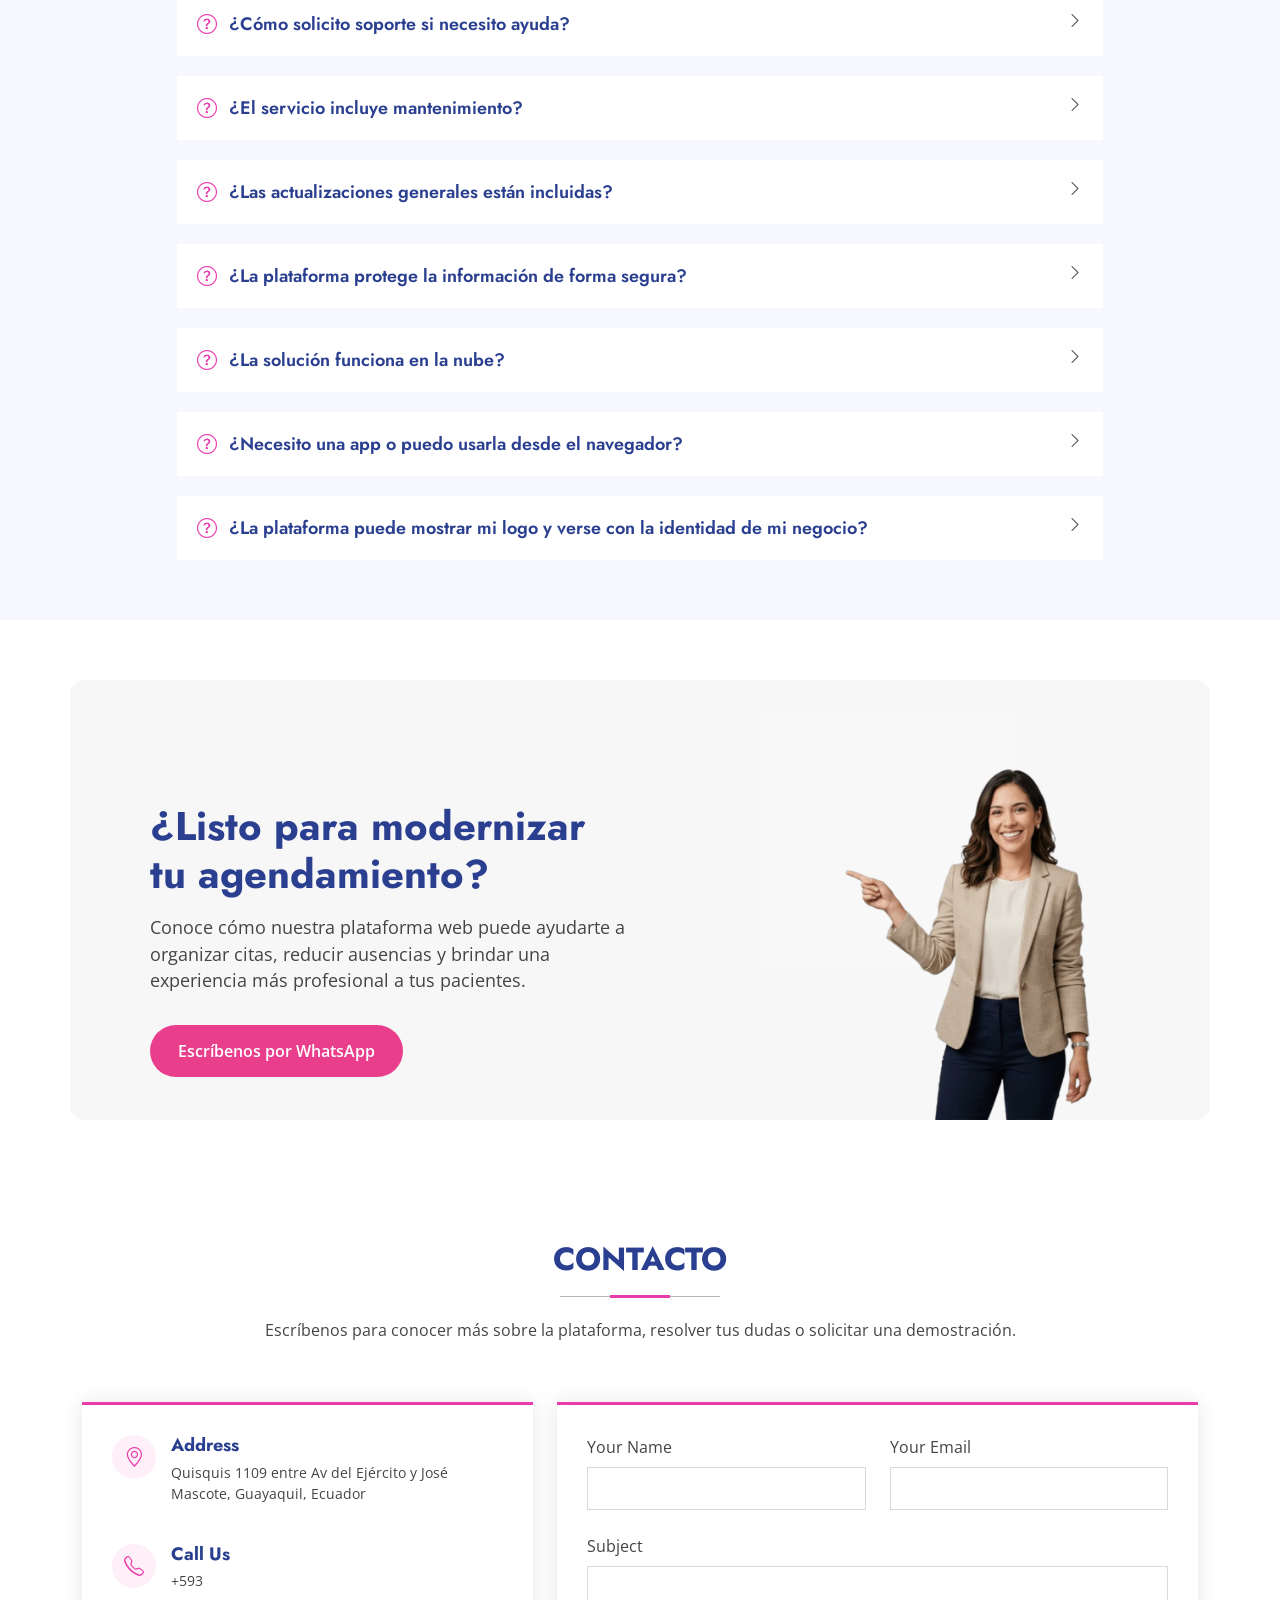
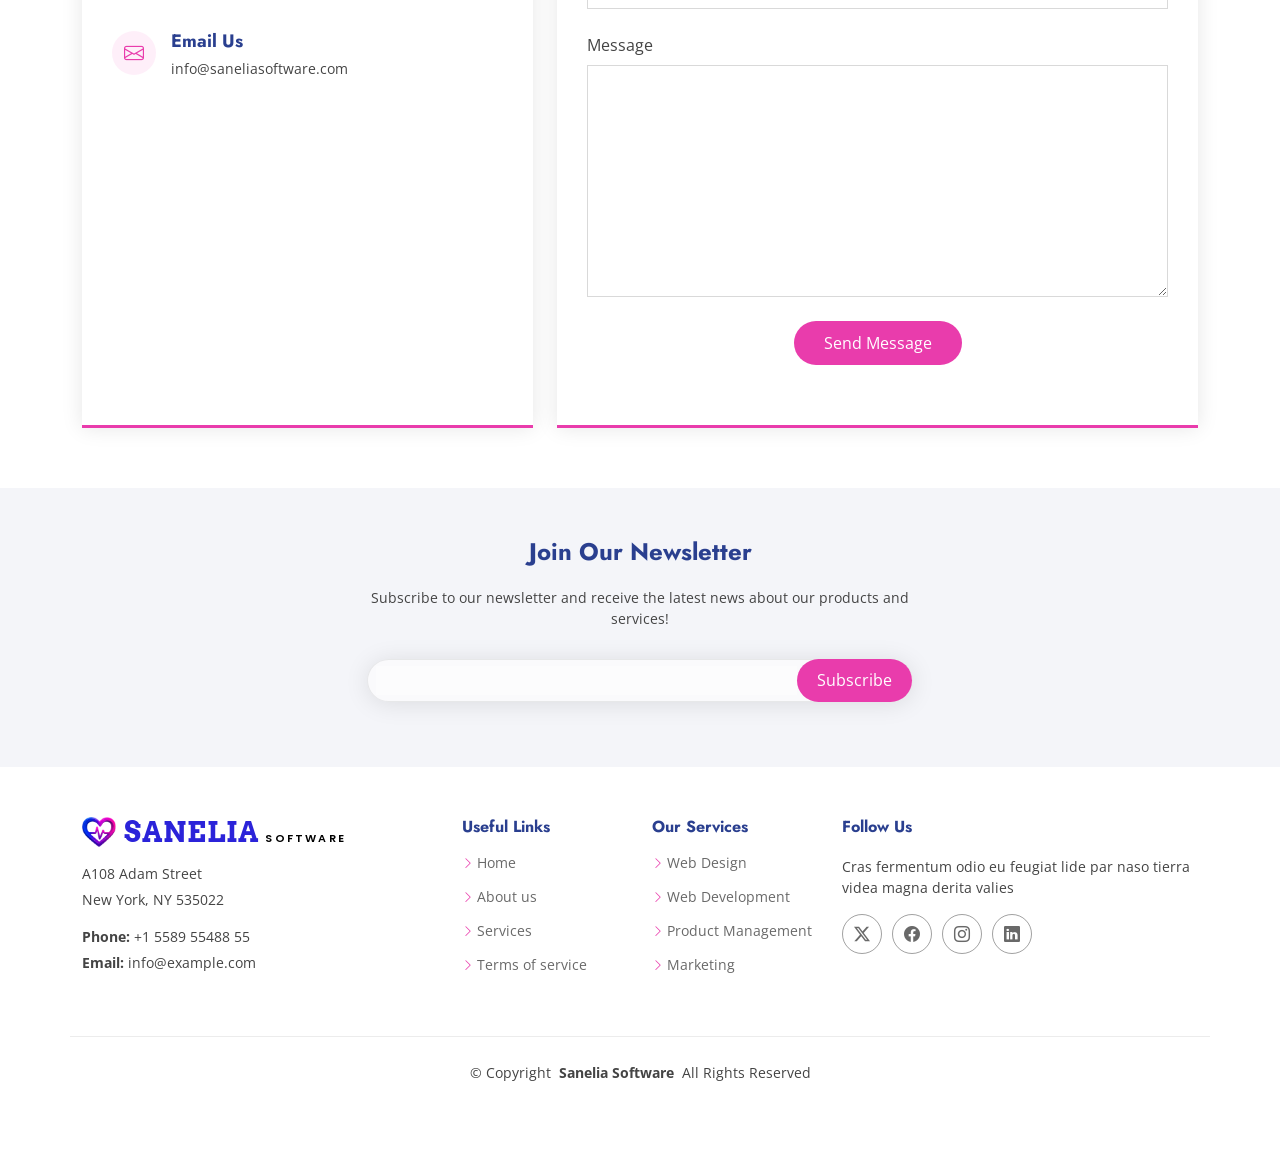
==== commit 2be35728: "push 39: se empezó a editar sección de contacto" ====
--- a/index.html
+++ b/index.html
@@ -1147,8 +1147,8 @@
 
       <!-- Section Title -->
       <div class="container section-title" data-aos="fade-up">
-        <h2>Contact</h2>
-        <p>Necessitatibus eius consequatur ex aliquid fuga eum quidem sint consectetur velit</p>
+        <h2>Contacto</h2>
+        <p>Escríbenos para conocer más sobre la plataforma, resolver tus dudas o solicitar una demostración.</p>
       </div><!-- End Section Title -->
 
       <div class="container" data-aos="fade-up" data-aos-delay="100">
@@ -1162,7 +1162,7 @@
                 <i class="bi bi-geo-alt flex-shrink-0"></i>
                 <div>
                   <h3>Address</h3>
-                  <p>A108 Adam Street, New York, NY 535022</p>
+                  <p>Quisquis 1109 entre Av del Ejército y José Mascote, Guayaquil, Ecuador</p>
                 </div>
               </div><!-- End Info Item -->
 
@@ -1170,7 +1170,7 @@
                 <i class="bi bi-telephone flex-shrink-0"></i>
                 <div>
                   <h3>Call Us</h3>
-                  <p>+1 5589 55488 55</p>
+                  <p>+593</p>
                 </div>
               </div><!-- End Info Item -->
 
@@ -1178,11 +1178,11 @@
                 <i class="bi bi-envelope flex-shrink-0"></i>
                 <div>
                   <h3>Email Us</h3>
-                  <p>info@example.com</p>
+                  <p>info@saneliasoftware.com</p>
                 </div>
               </div><!-- End Info Item -->
 
-              <iframe src="https://www.google.com/maps/embed?pb=!1m14!1m8!1m3!1d48389.78314118045!2d-74.006138!3d40.710059!3m2!1i1024!2i768!4f13.1!3m3!1m2!1s0x89c25a22a3bda30d%3A0xb89d1fe6bc499443!2sDowntown%20Conference%20Center!5e0!3m2!1sen!2sus!4v1676961268712!5m2!1sen!2sus" frameborder="0" style="border:0; width: 100%; height: 270px;" allowfullscreen="" loading="lazy" referrerpolicy="no-referrer-when-downgrade"></iframe>
+              <iframe src="https://www.google.com/maps?q=Quisquis%201109%20entre%20Av%20del%20Ej%C3%A9rcito%20y%20Jos%C3%A9%20Mascote%2C%20Guayaquil%2C%20Ecuador&output=embed" frameborder="0" style="border:0; width: 100%; height: 270px;" allowfullscreen="" loading="lazy" referrerpolicy="no-referrer-when-downgrade"></iframe>
             </div>
           </div>
 
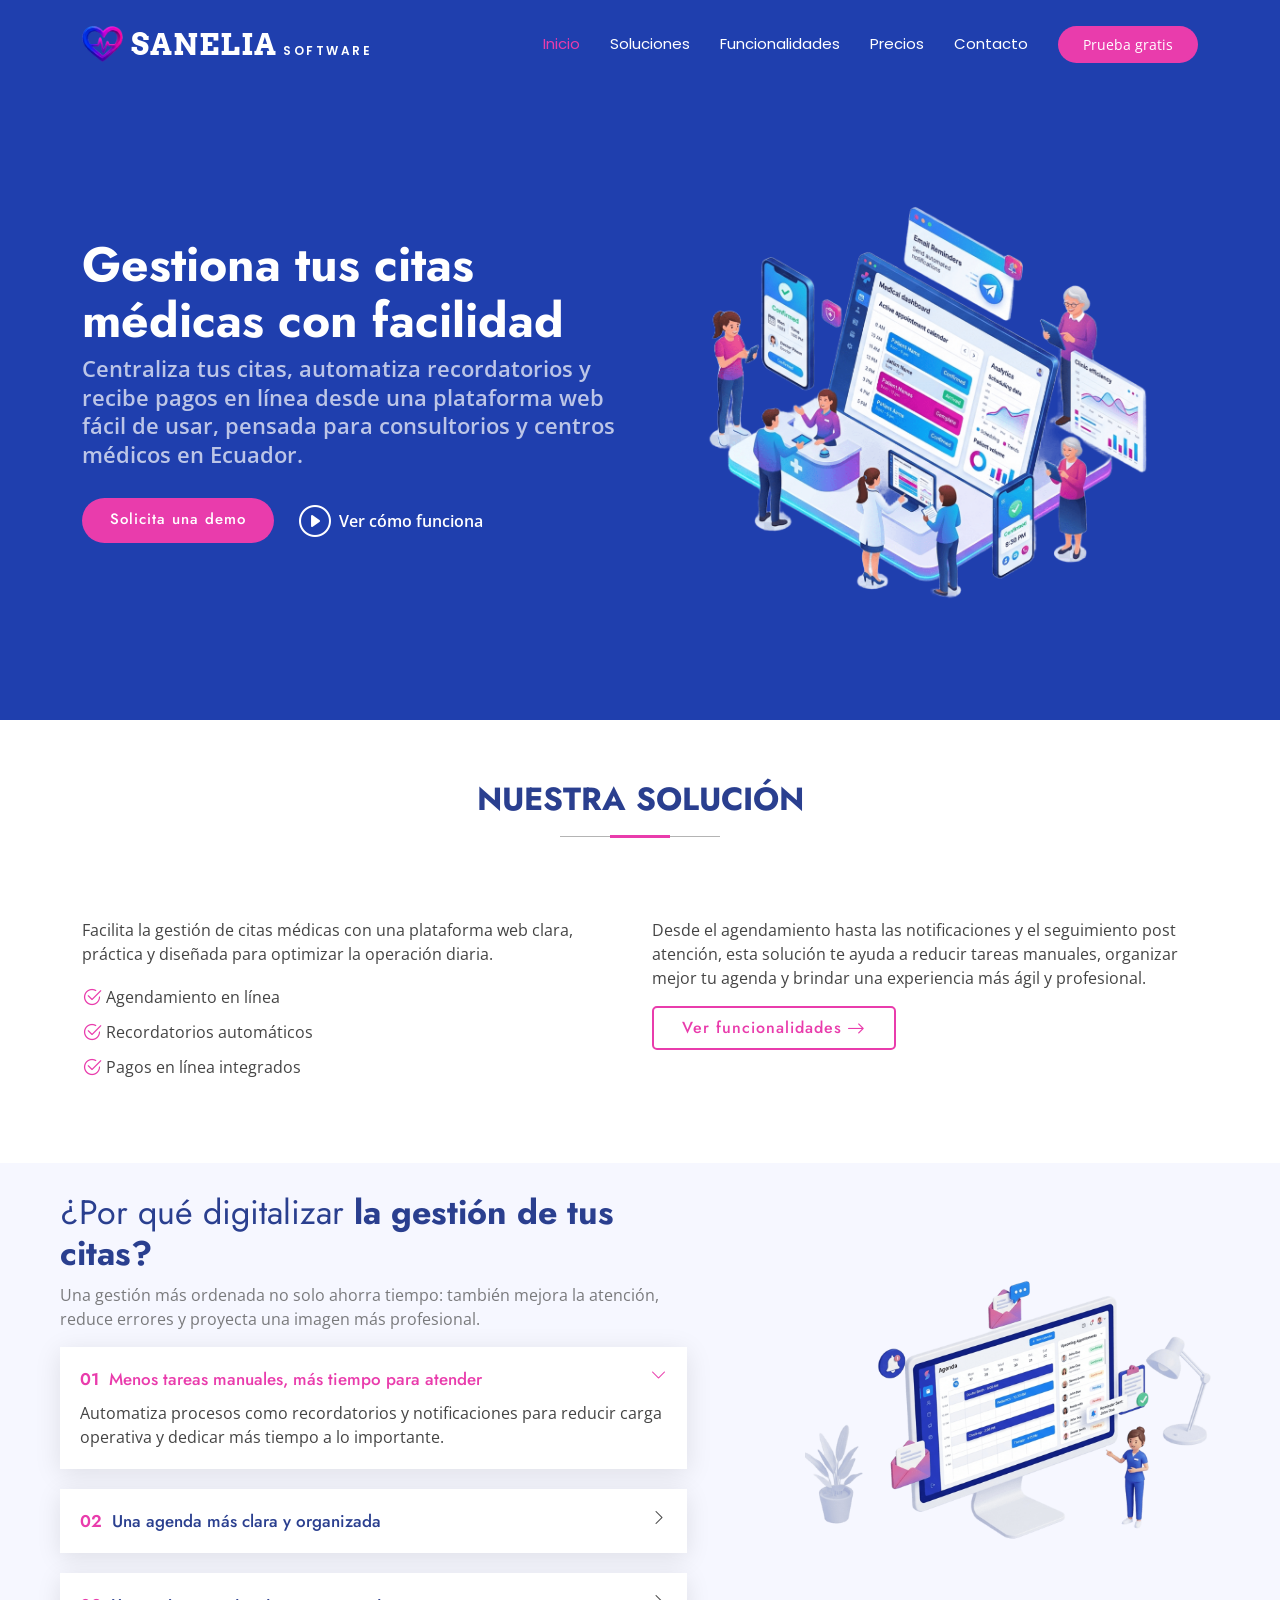
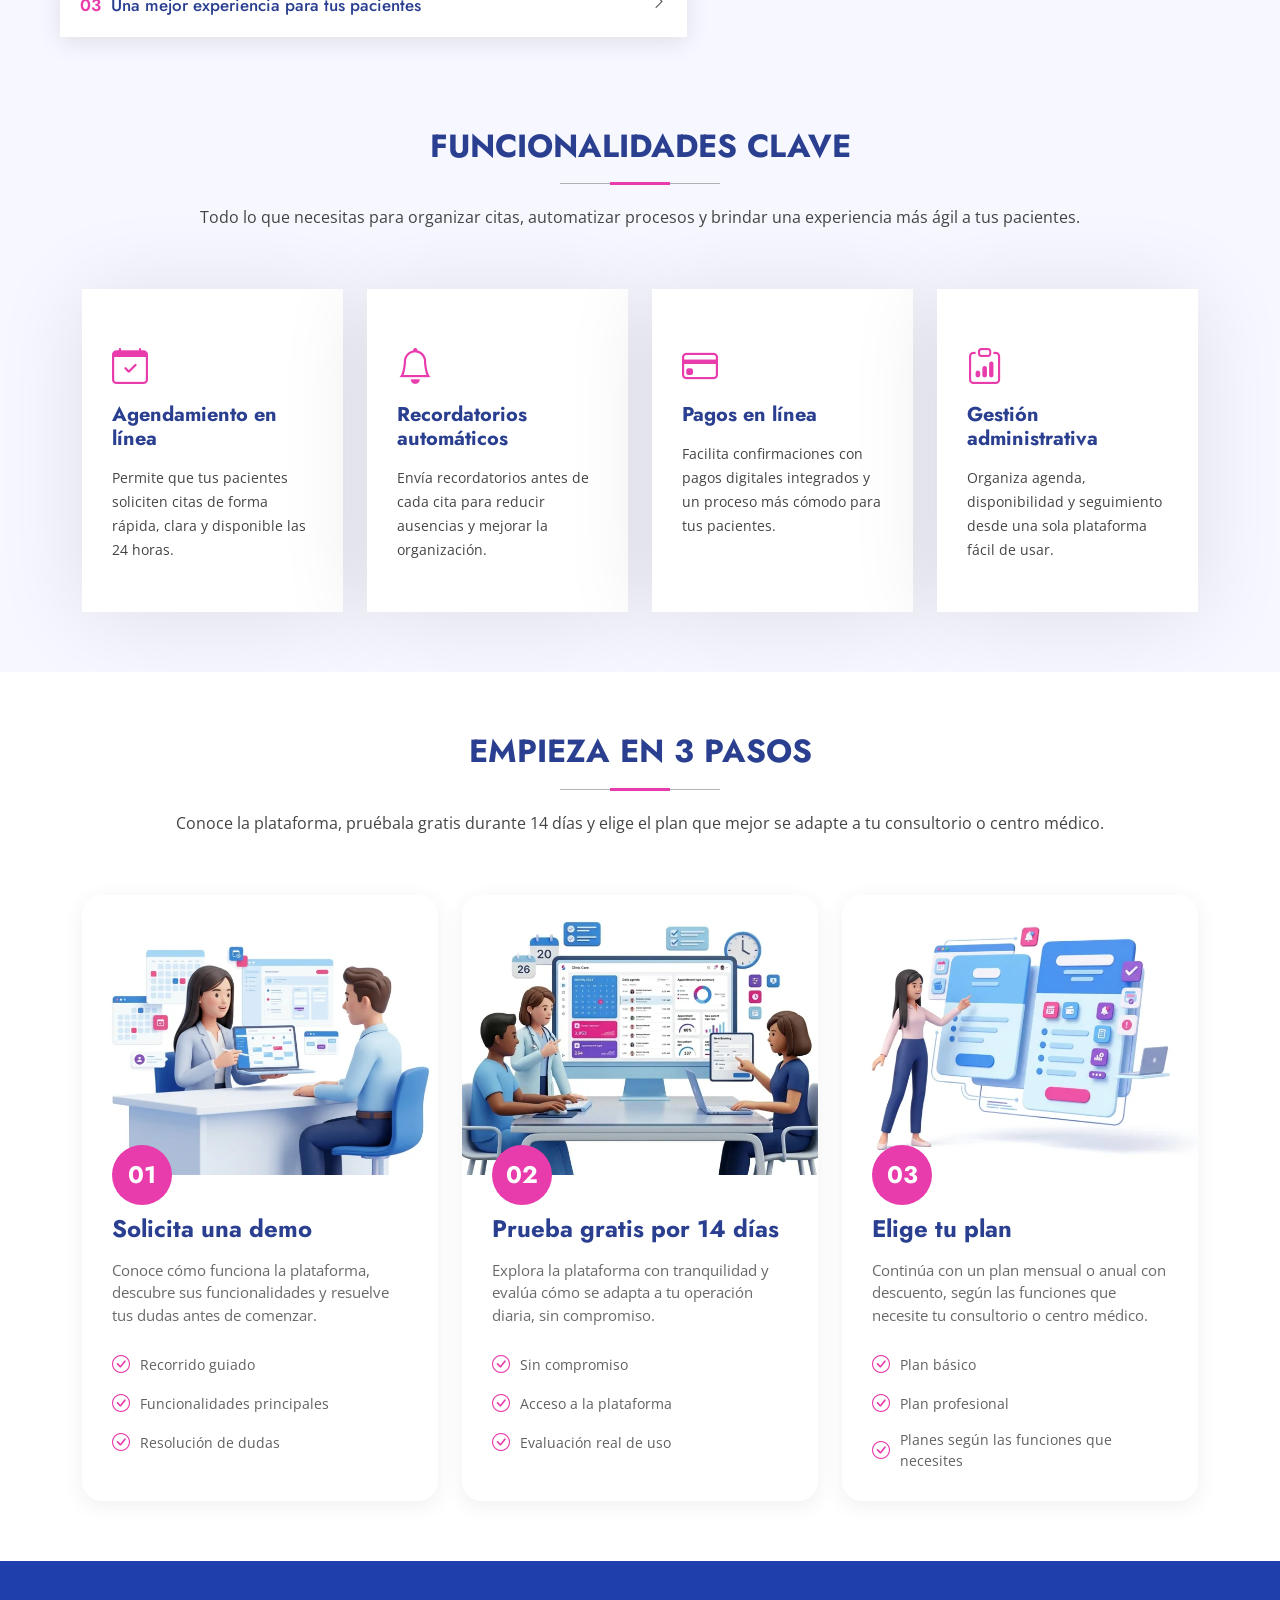
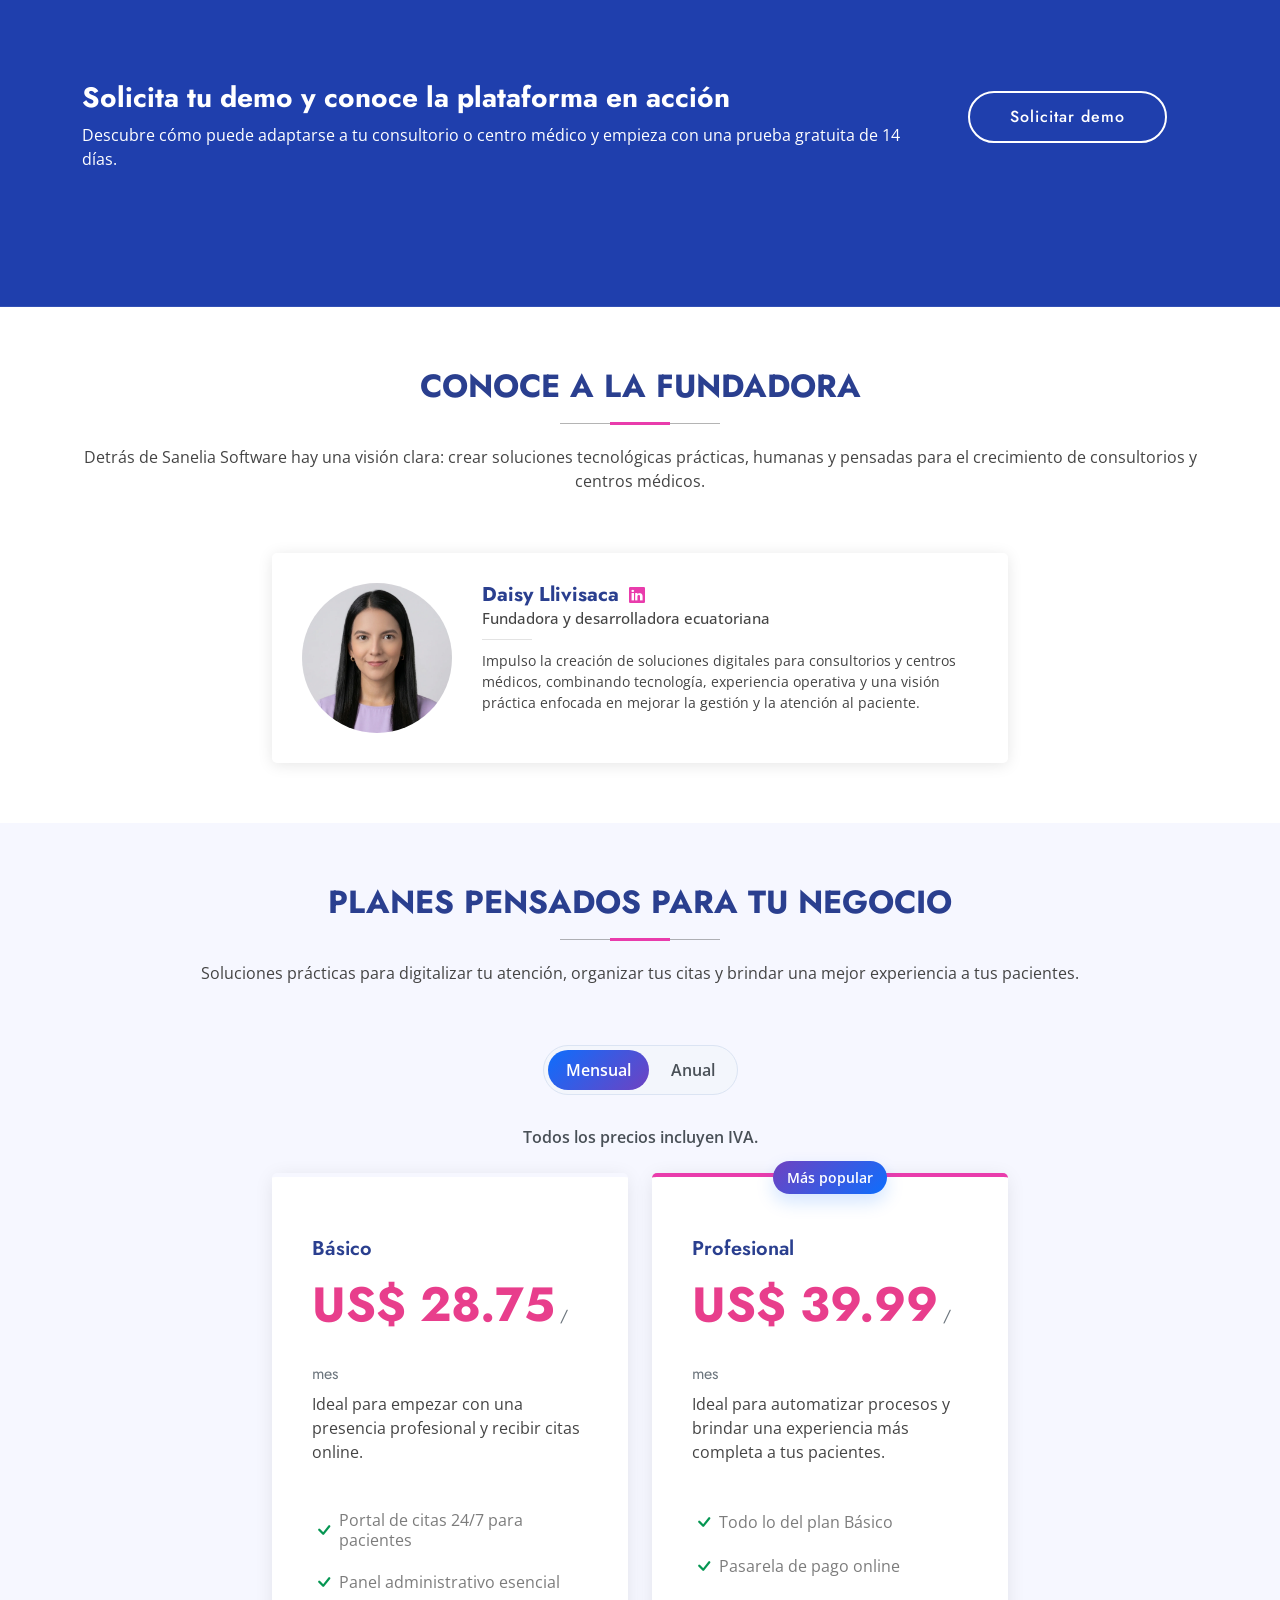
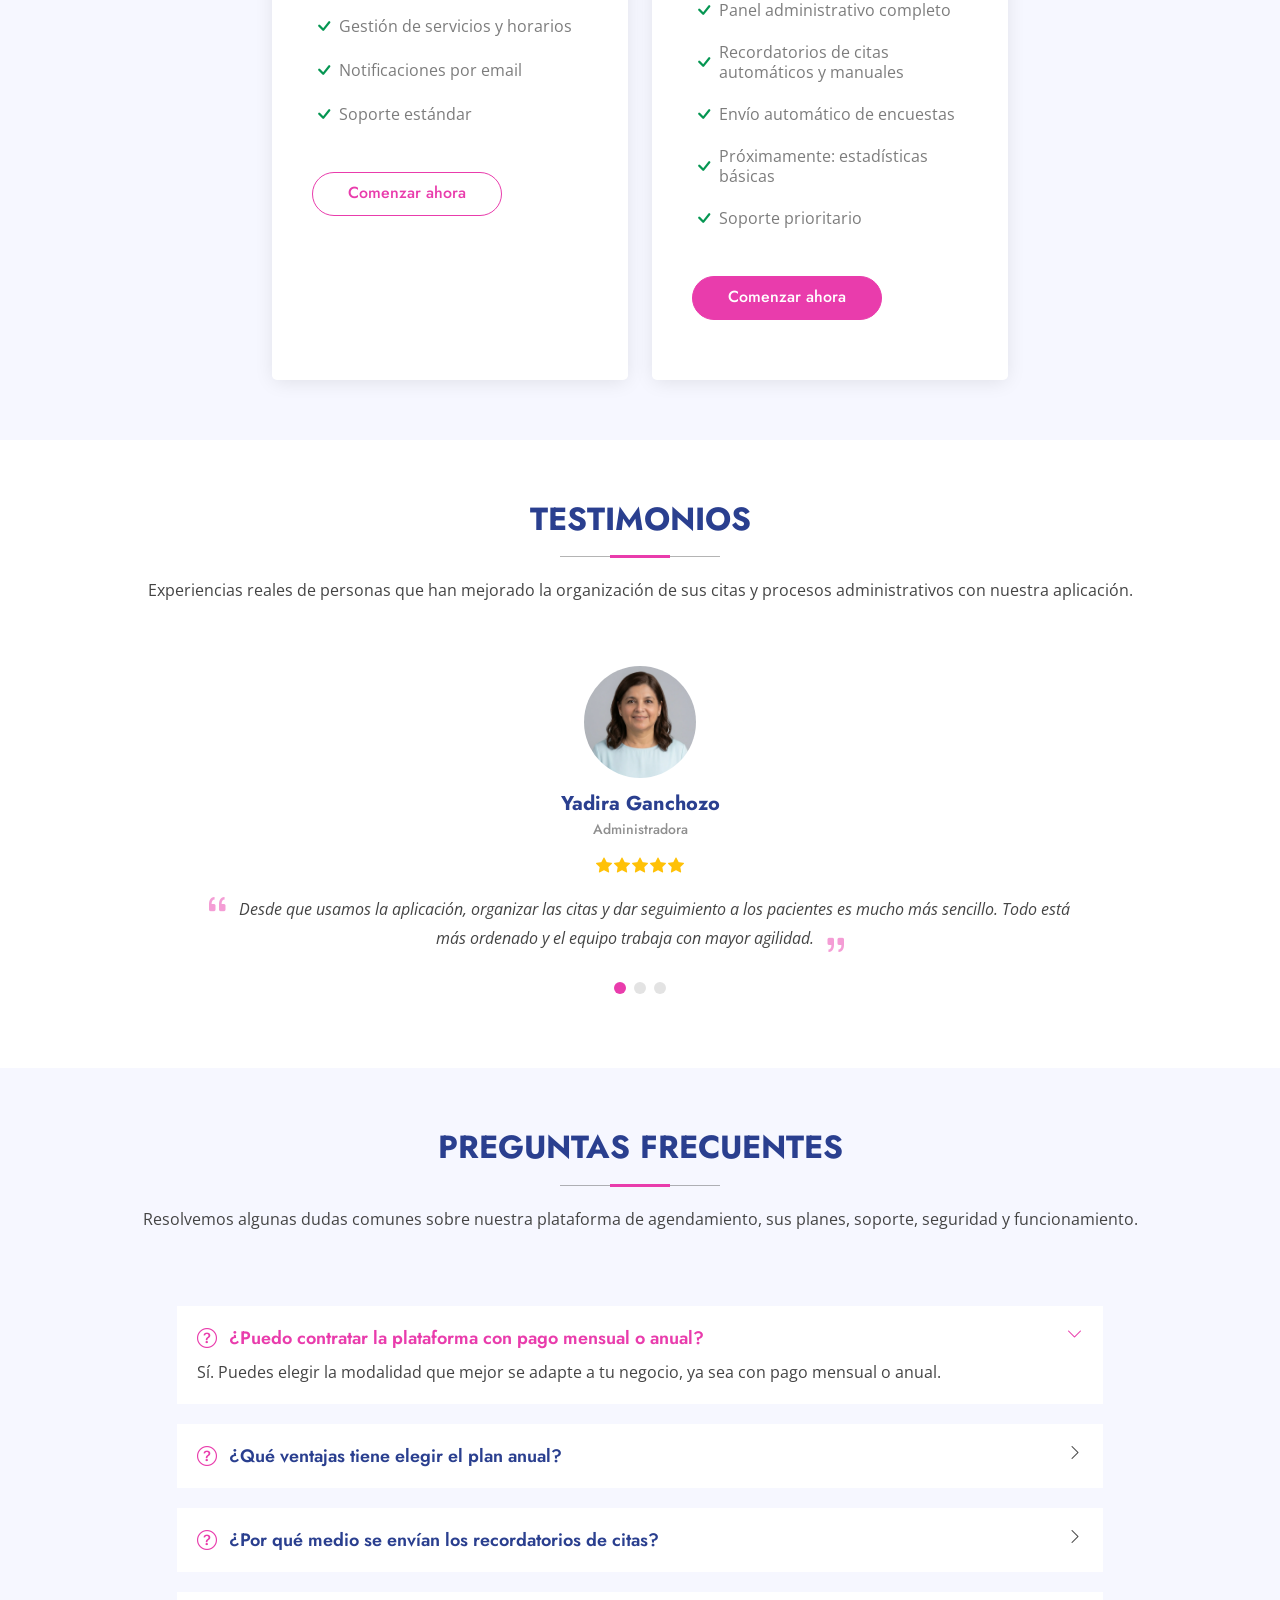
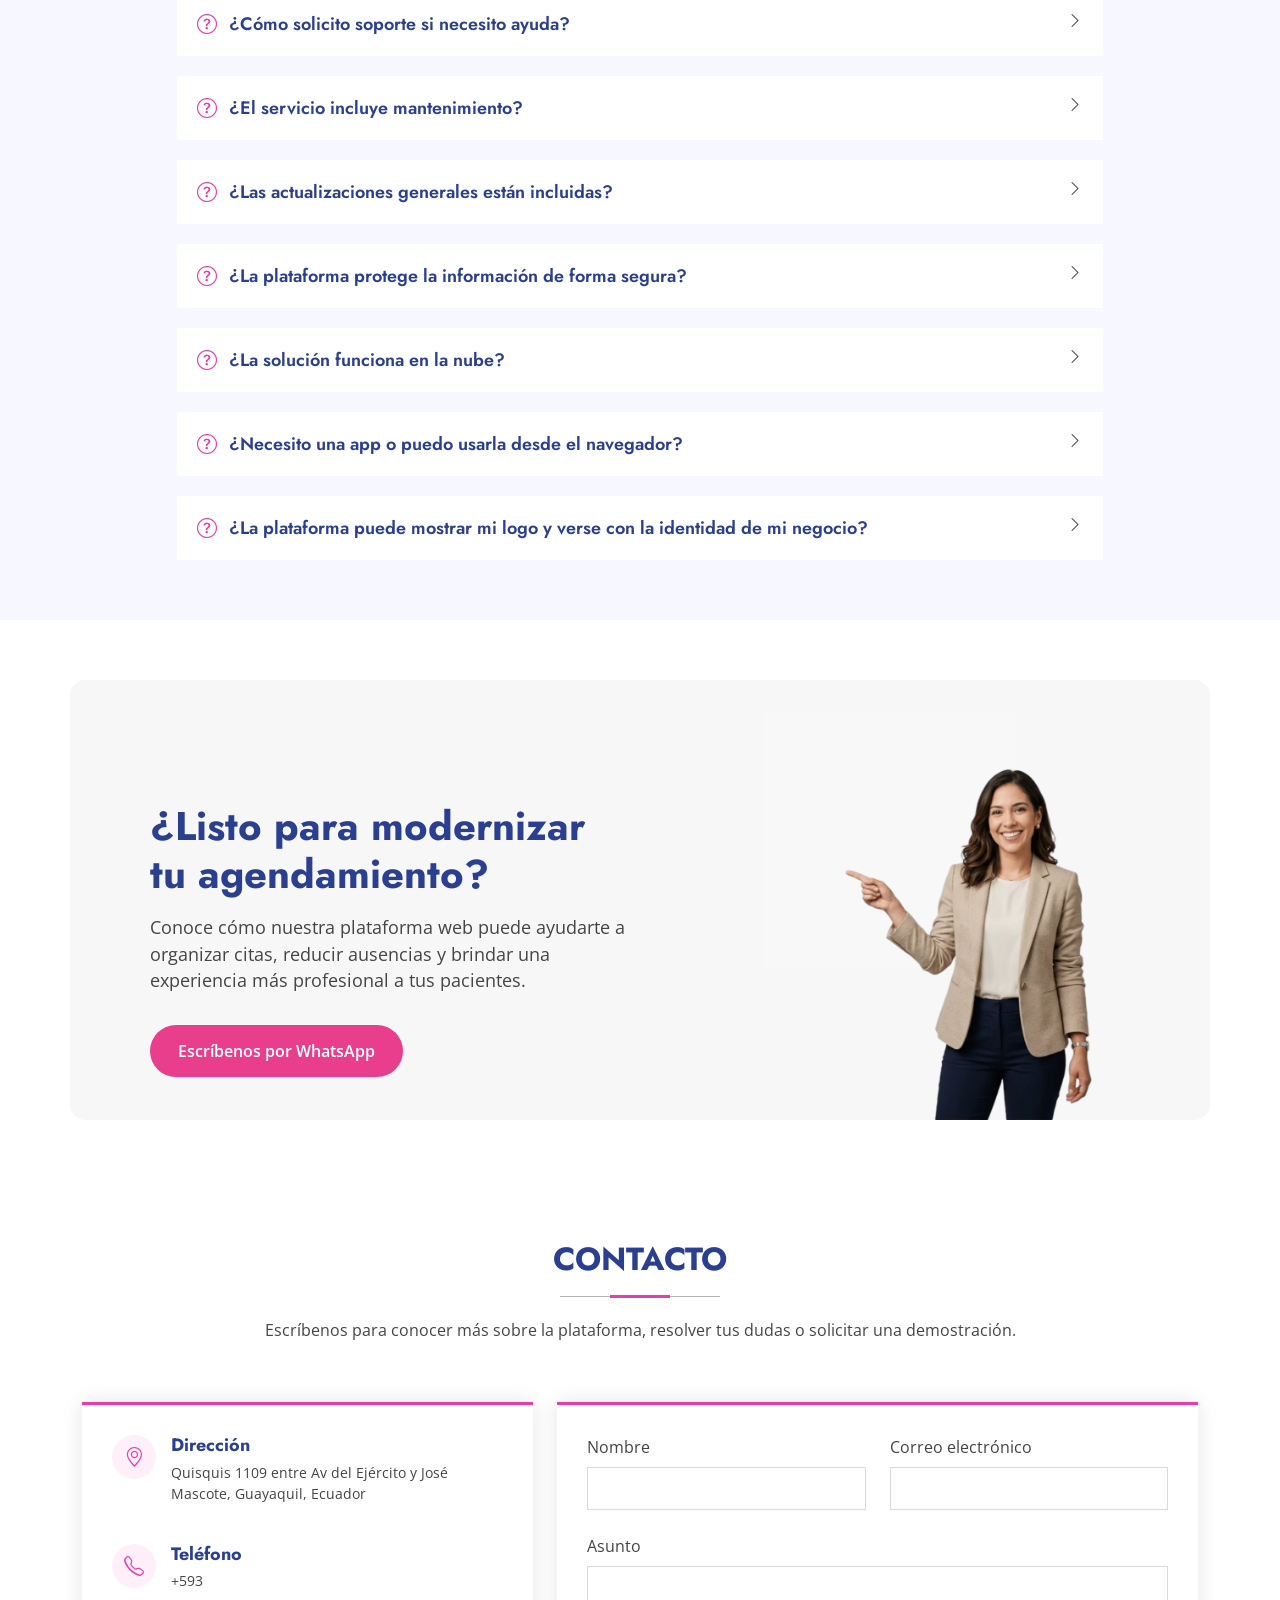
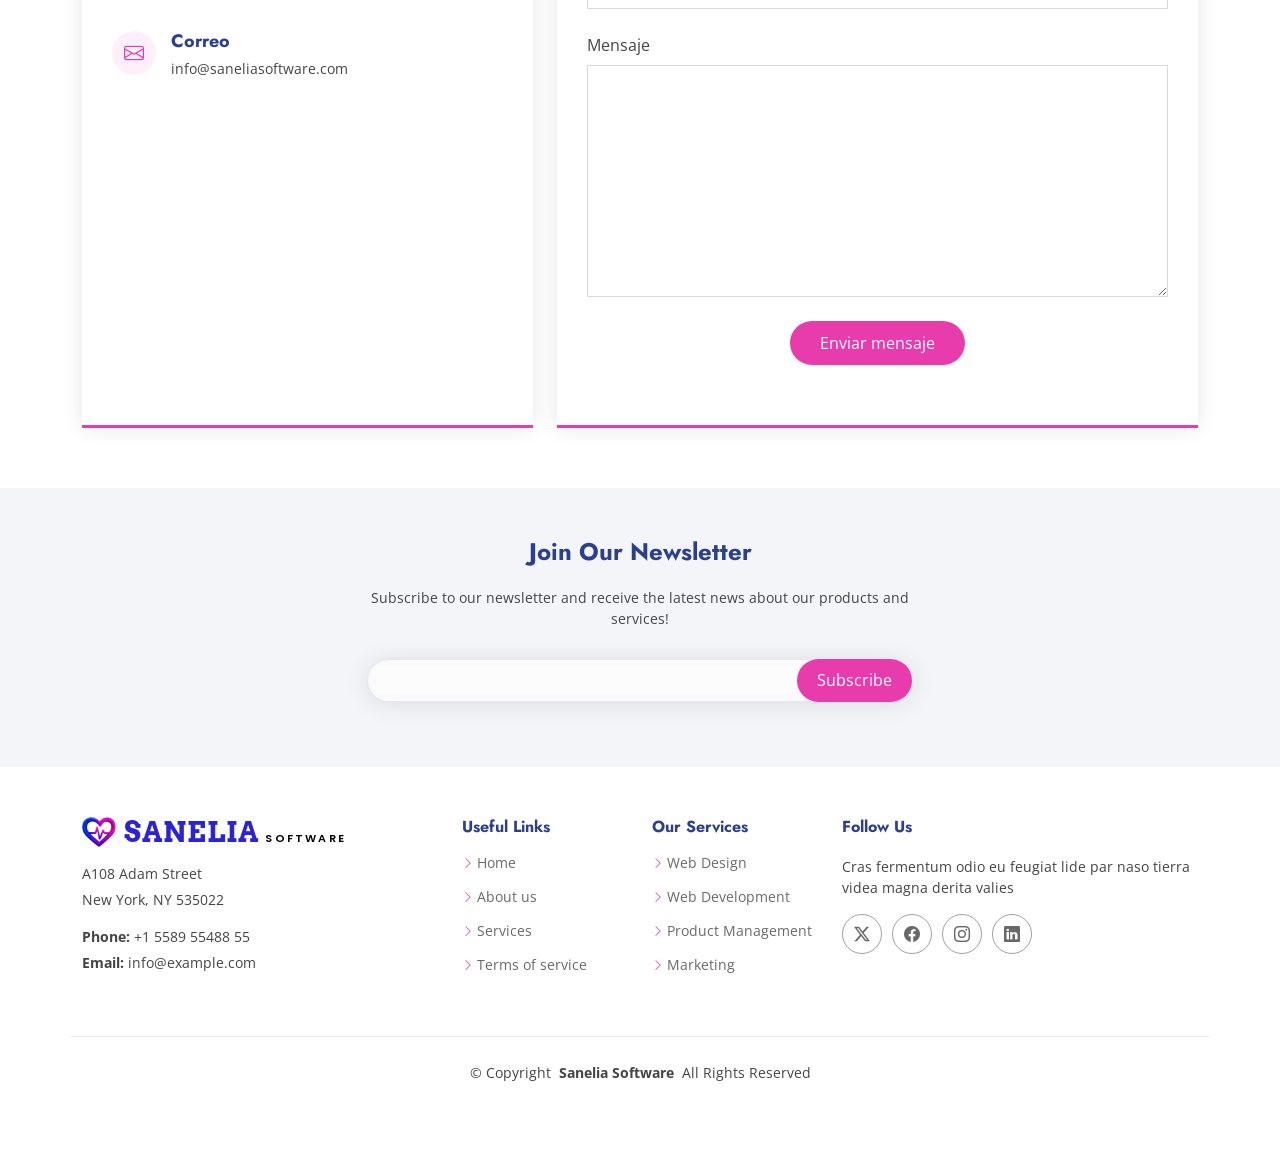
==== commit 36a6334f: "push 40: se terminó editar seccion de contacto" ====
--- a/index.html
+++ b/index.html
@@ -1161,7 +1161,7 @@
               <div class="info-item d-flex" data-aos="fade-up" data-aos-delay="200">
                 <i class="bi bi-geo-alt flex-shrink-0"></i>
                 <div>
-                  <h3>Address</h3>
+                  <h3>Dirección</h3>
                   <p>Quisquis 1109 entre Av del Ejército y José Mascote, Guayaquil, Ecuador</p>
                 </div>
               </div><!-- End Info Item -->
@@ -1169,7 +1169,7 @@
               <div class="info-item d-flex" data-aos="fade-up" data-aos-delay="300">
                 <i class="bi bi-telephone flex-shrink-0"></i>
                 <div>
-                  <h3>Call Us</h3>
+                  <h3>Teléfono</h3>
                   <p>+593</p>
                 </div>
               </div><!-- End Info Item -->
@@ -1177,7 +1177,7 @@
               <div class="info-item d-flex" data-aos="fade-up" data-aos-delay="400">
                 <i class="bi bi-envelope flex-shrink-0"></i>
                 <div>
-                  <h3>Email Us</h3>
+                  <h3>Correo</h3>
                   <p>info@saneliasoftware.com</p>
                 </div>
               </div><!-- End Info Item -->
@@ -1191,22 +1191,22 @@
               <div class="row gy-4">
 
                 <div class="col-md-6">
-                  <label for="name-field" class="pb-2">Your Name</label>
+                  <label for="name-field" class="pb-2">Nombre</label>
                   <input type="text" name="name" id="name-field" class="form-control" required="">
                 </div>
 
                 <div class="col-md-6">
-                  <label for="email-field" class="pb-2">Your Email</label>
+                  <label for="email-field" class="pb-2">Correo electrónico</label>
                   <input type="email" class="form-control" name="email" id="email-field" required="">
                 </div>
 
                 <div class="col-md-12">
-                  <label for="subject-field" class="pb-2">Subject</label>
+                  <label for="subject-field" class="pb-2">Asunto</label>
                   <input type="text" class="form-control" name="subject" id="subject-field" required="">
                 </div>
 
                 <div class="col-md-12">
-                  <label for="message-field" class="pb-2">Message</label>
+                  <label for="message-field" class="pb-2">Mensaje</label>
                   <textarea class="form-control" name="message" rows="10" id="message-field" required=""></textarea>
                 </div>
 
@@ -1215,7 +1215,7 @@
                   <div class="error-message"></div>
                   <div class="sent-message">Your message has been sent. Thank you!</div>
 
-                  <button type="submit">Send Message</button>
+                  <button type="submit">Enviar mensaje</button>
                 </div>
 
               </div>
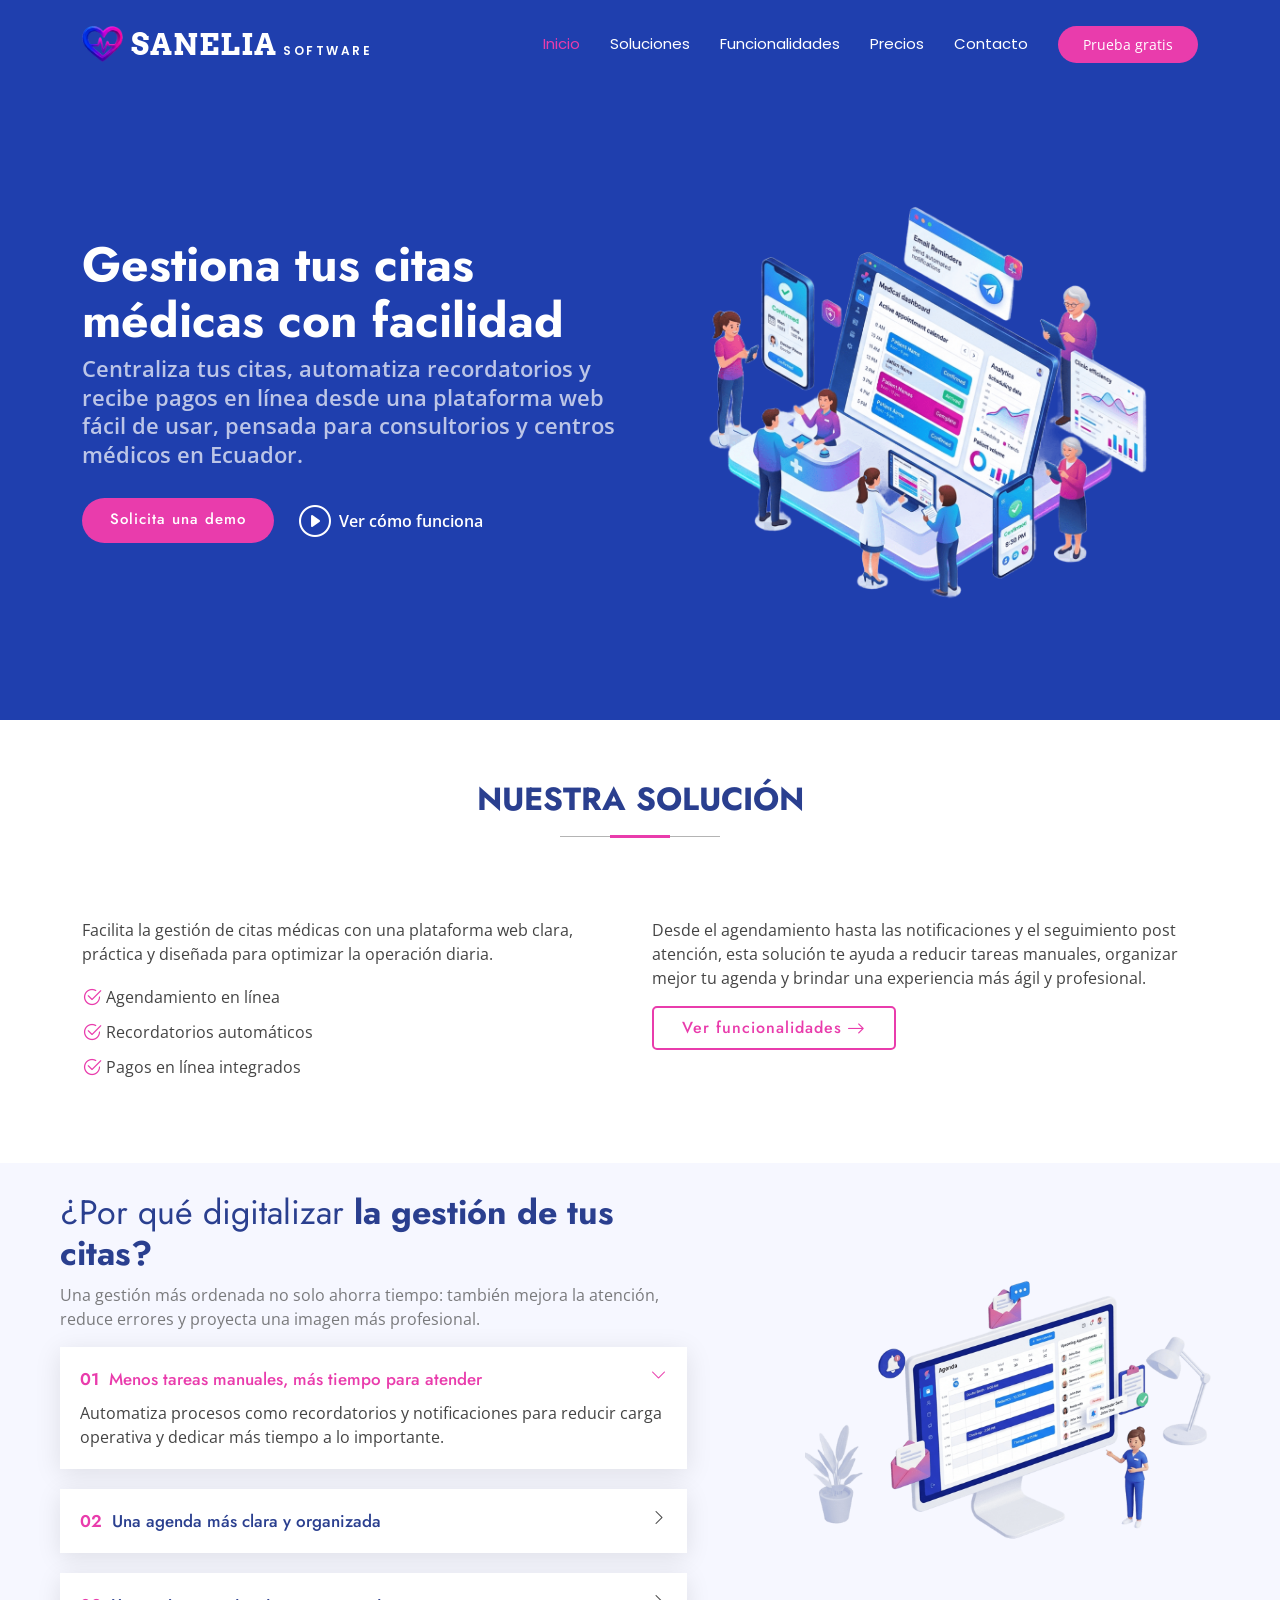
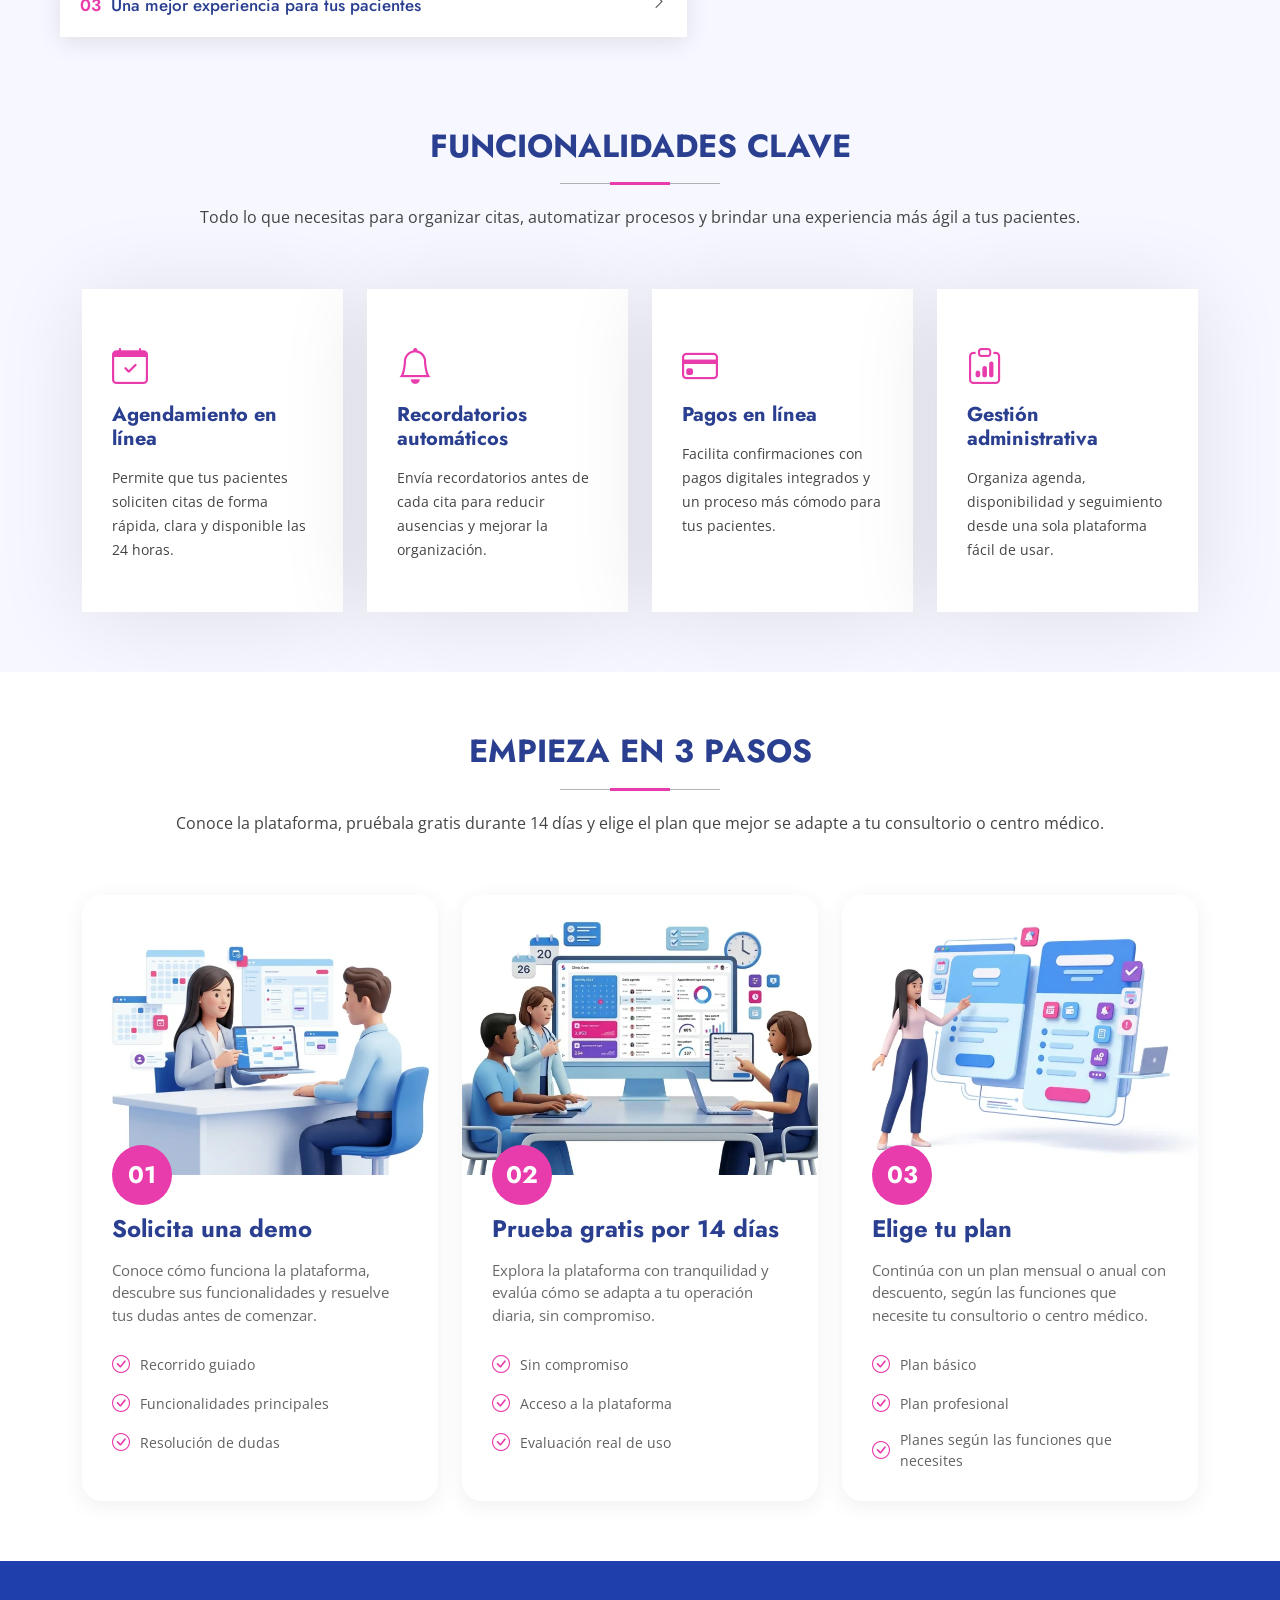
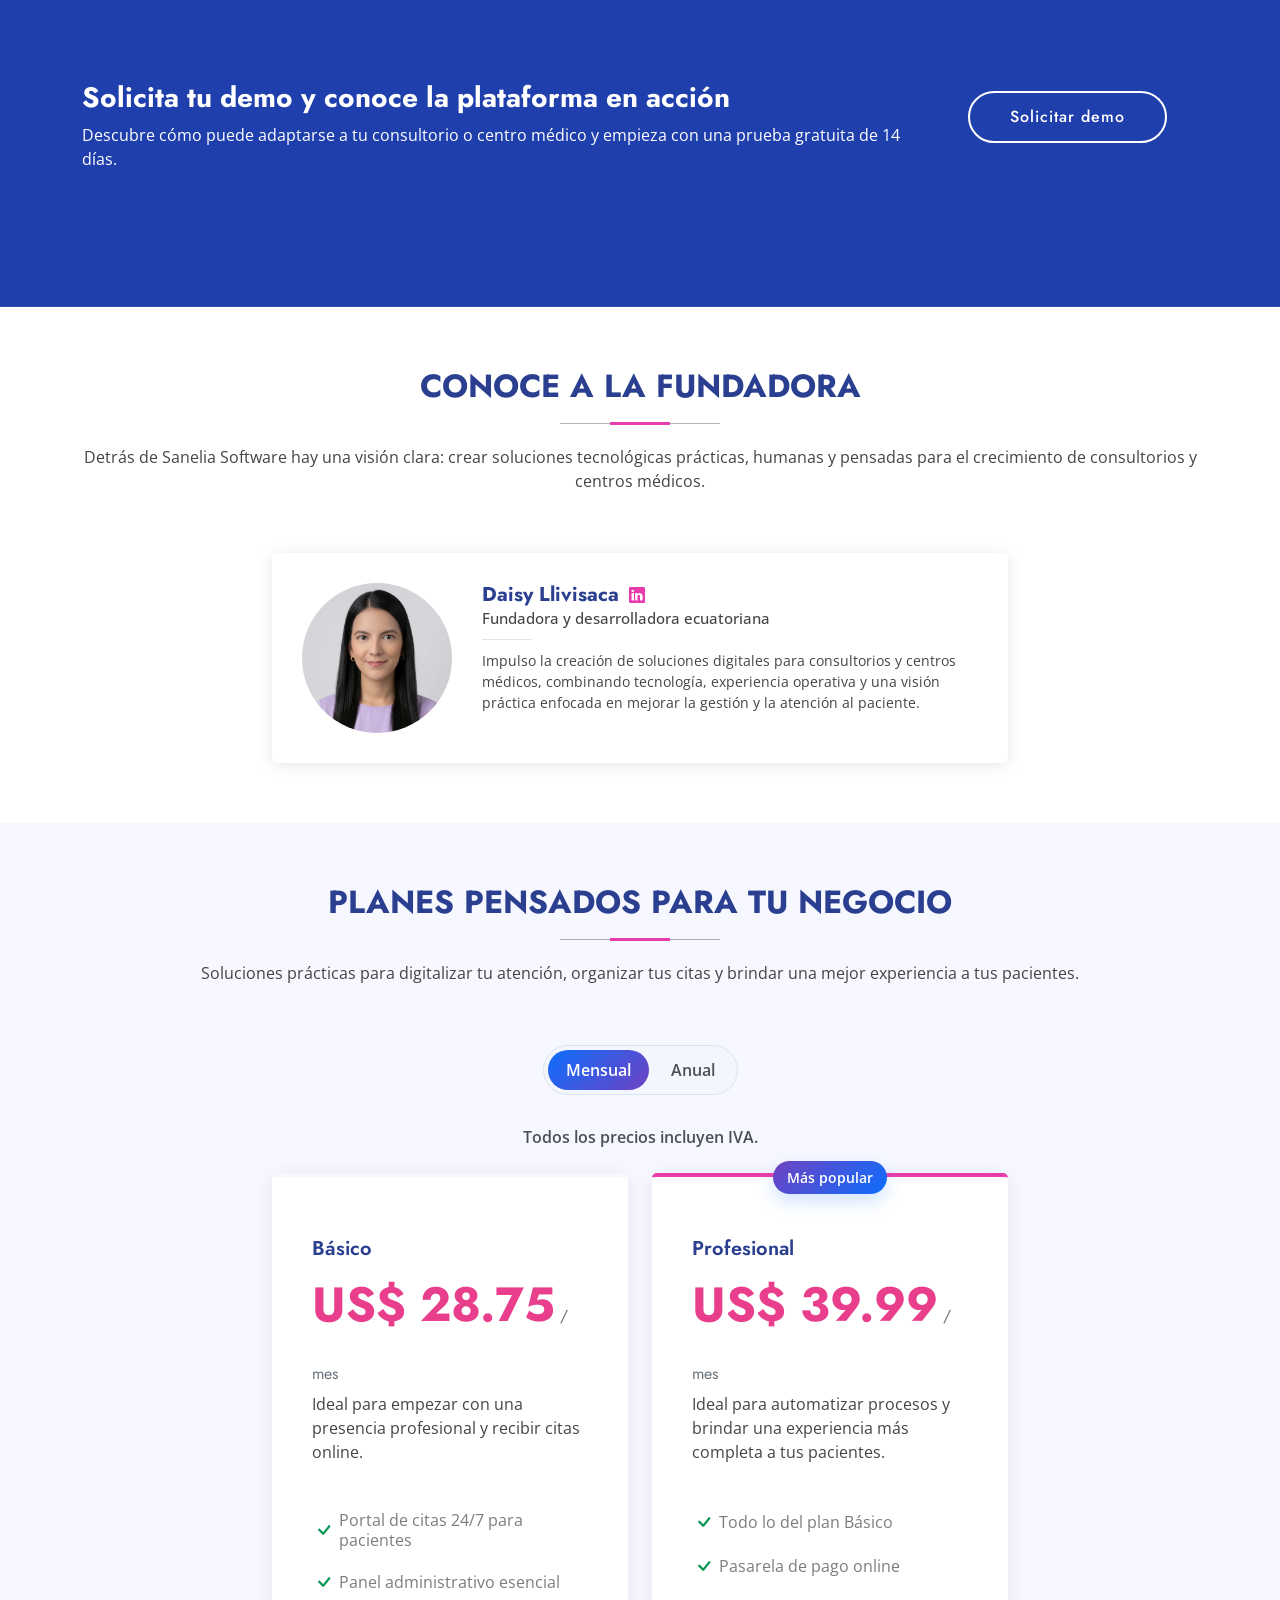
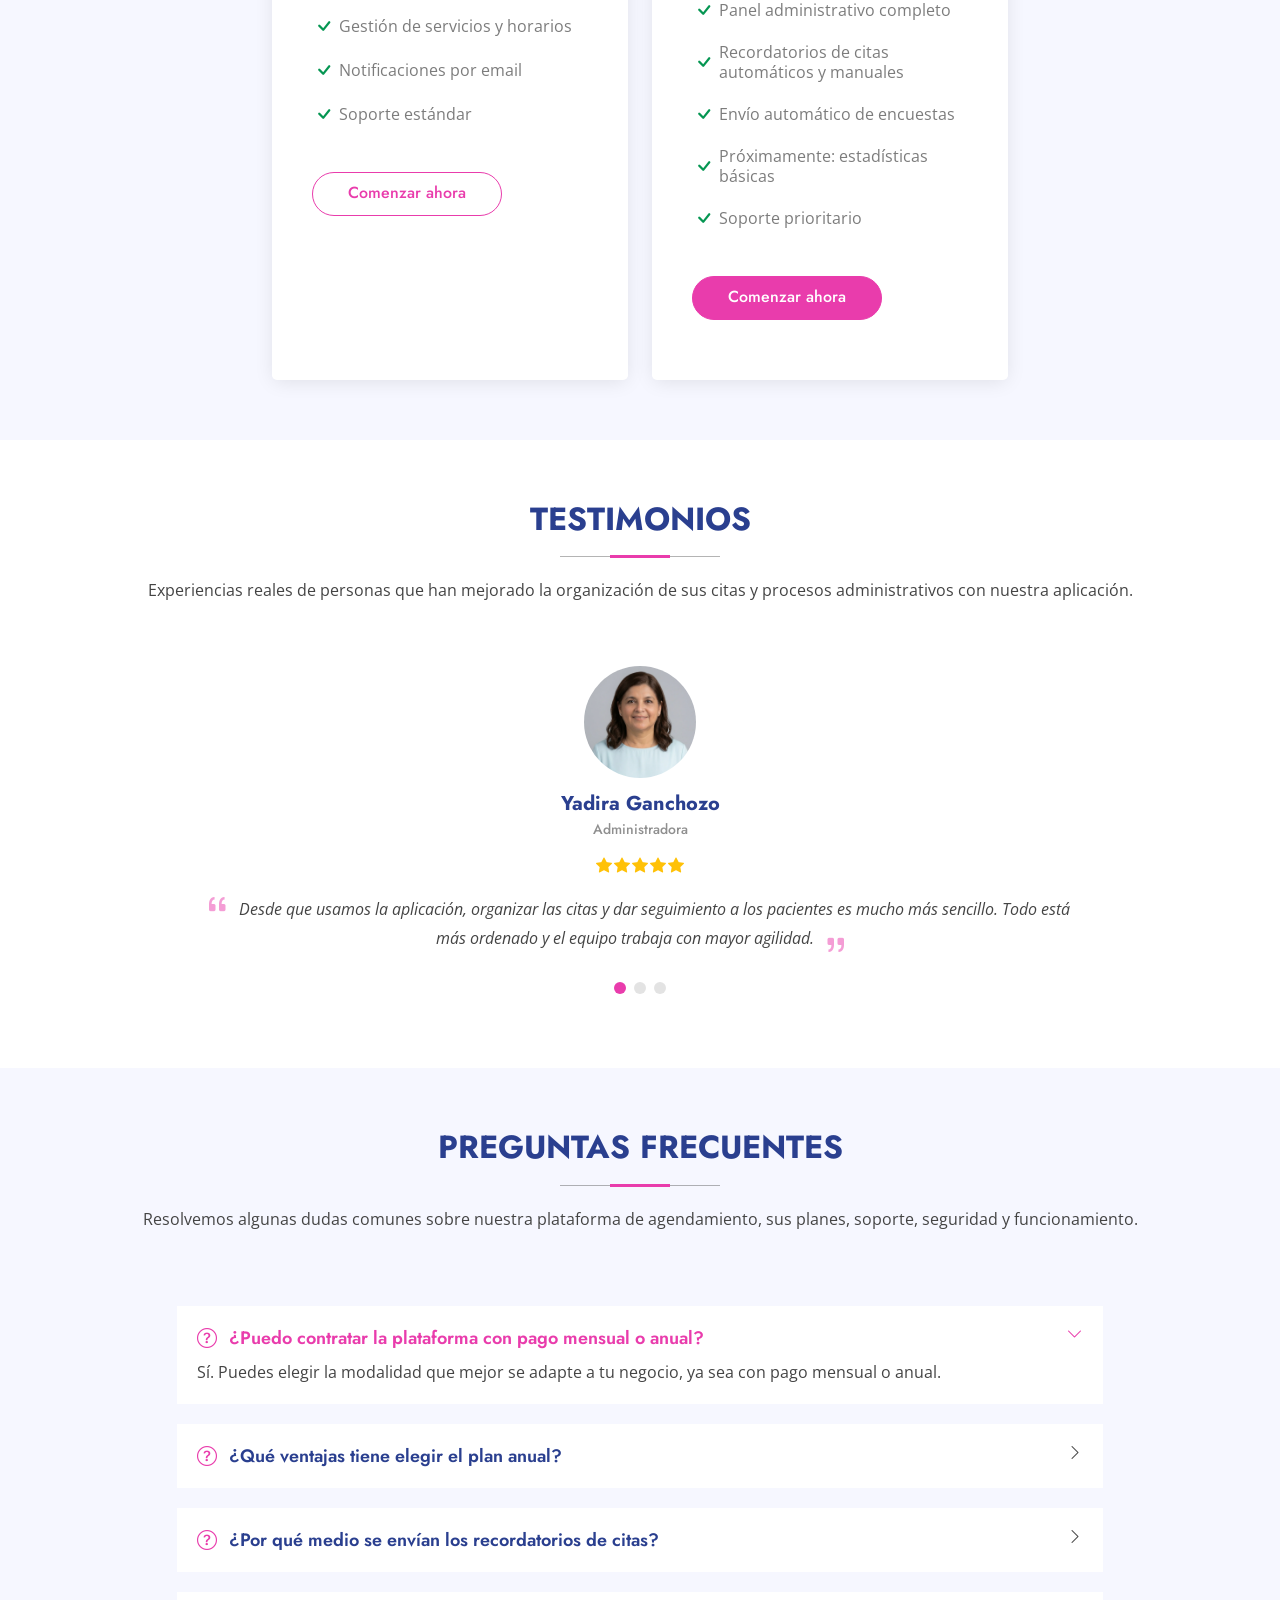
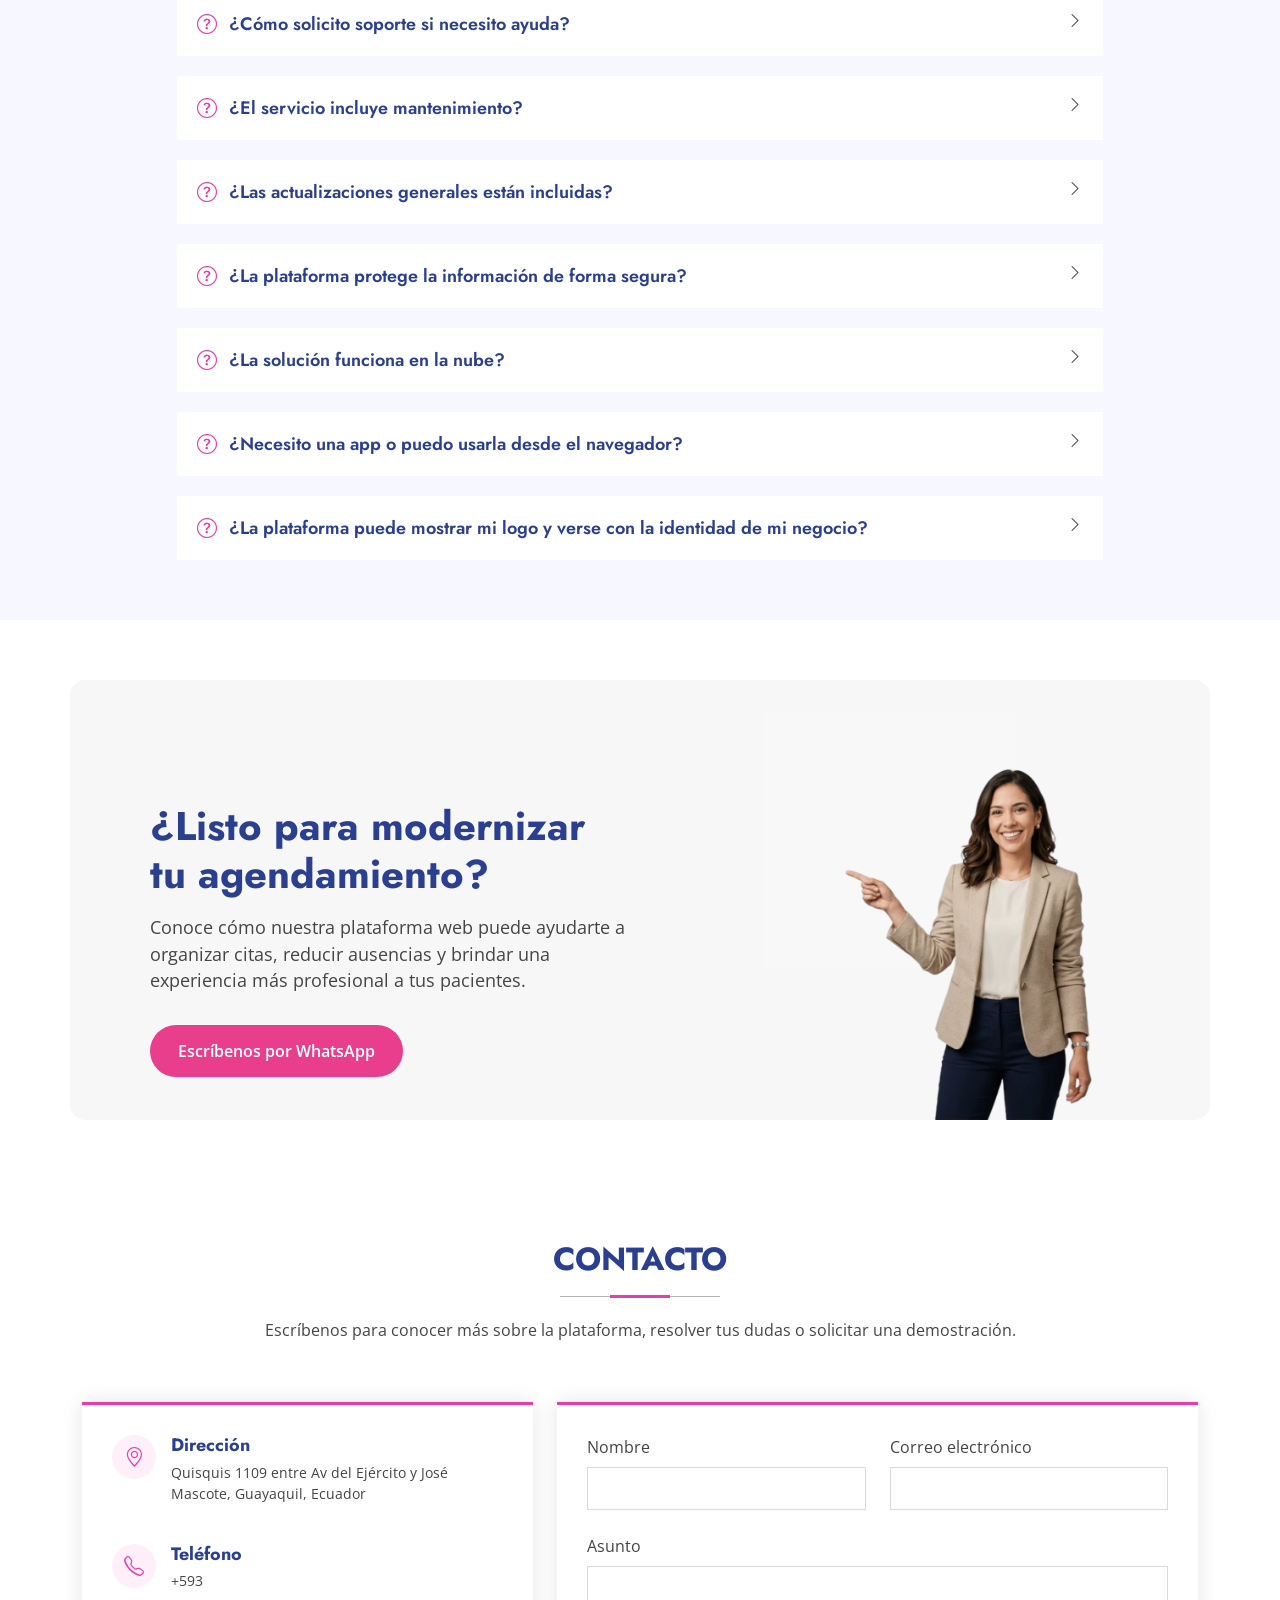
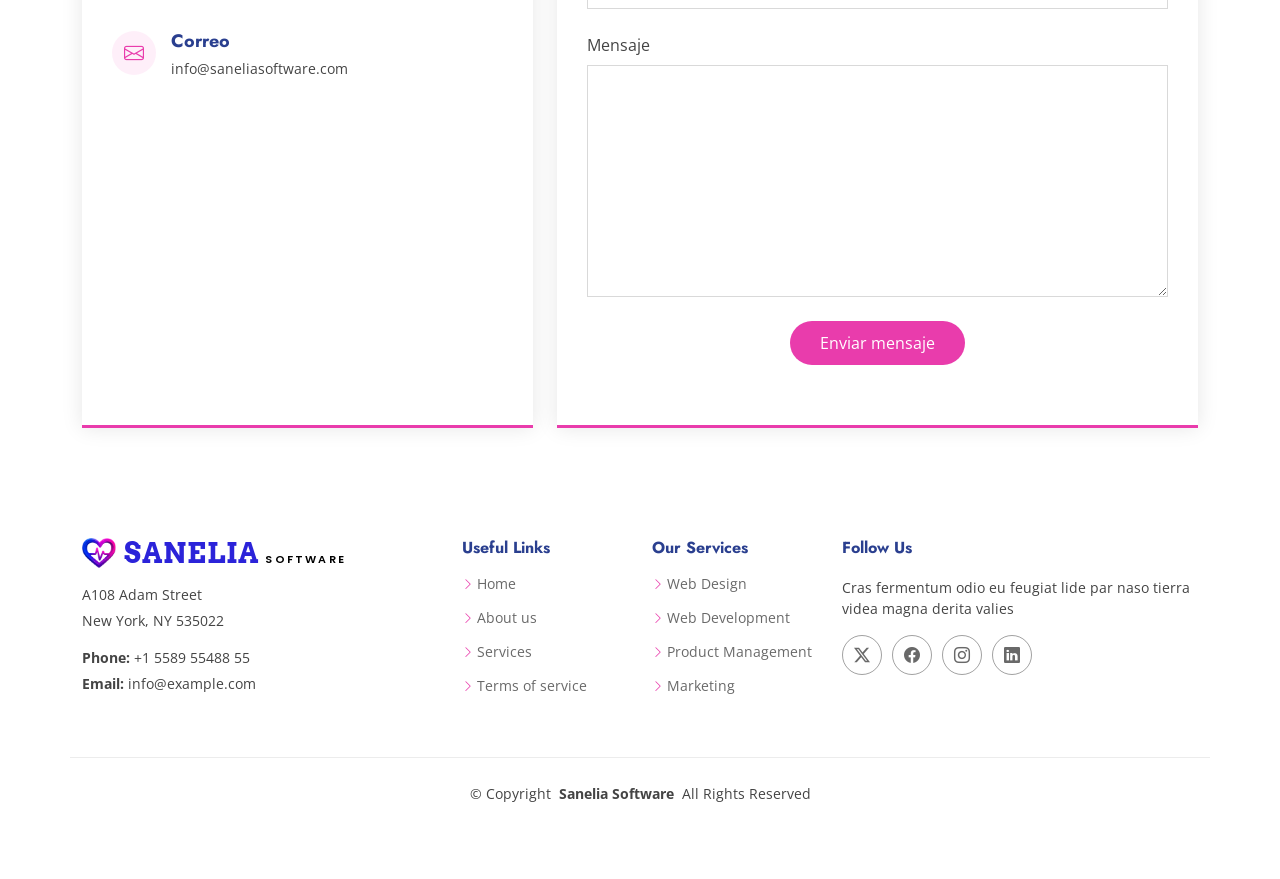
==== commit 1aab67e2: "push 41: s ocultó seccion de newsletter" ====
--- a/index.html
+++ b/index.html
@@ -1232,7 +1232,7 @@
 
   <footer id="footer" class="footer">
 
-    <div class="footer-newsletter">
+    <div class="footer-newsletter" hidden>
       <div class="container">
         <div class="row justify-content-center text-center">
           <div class="col-lg-6">
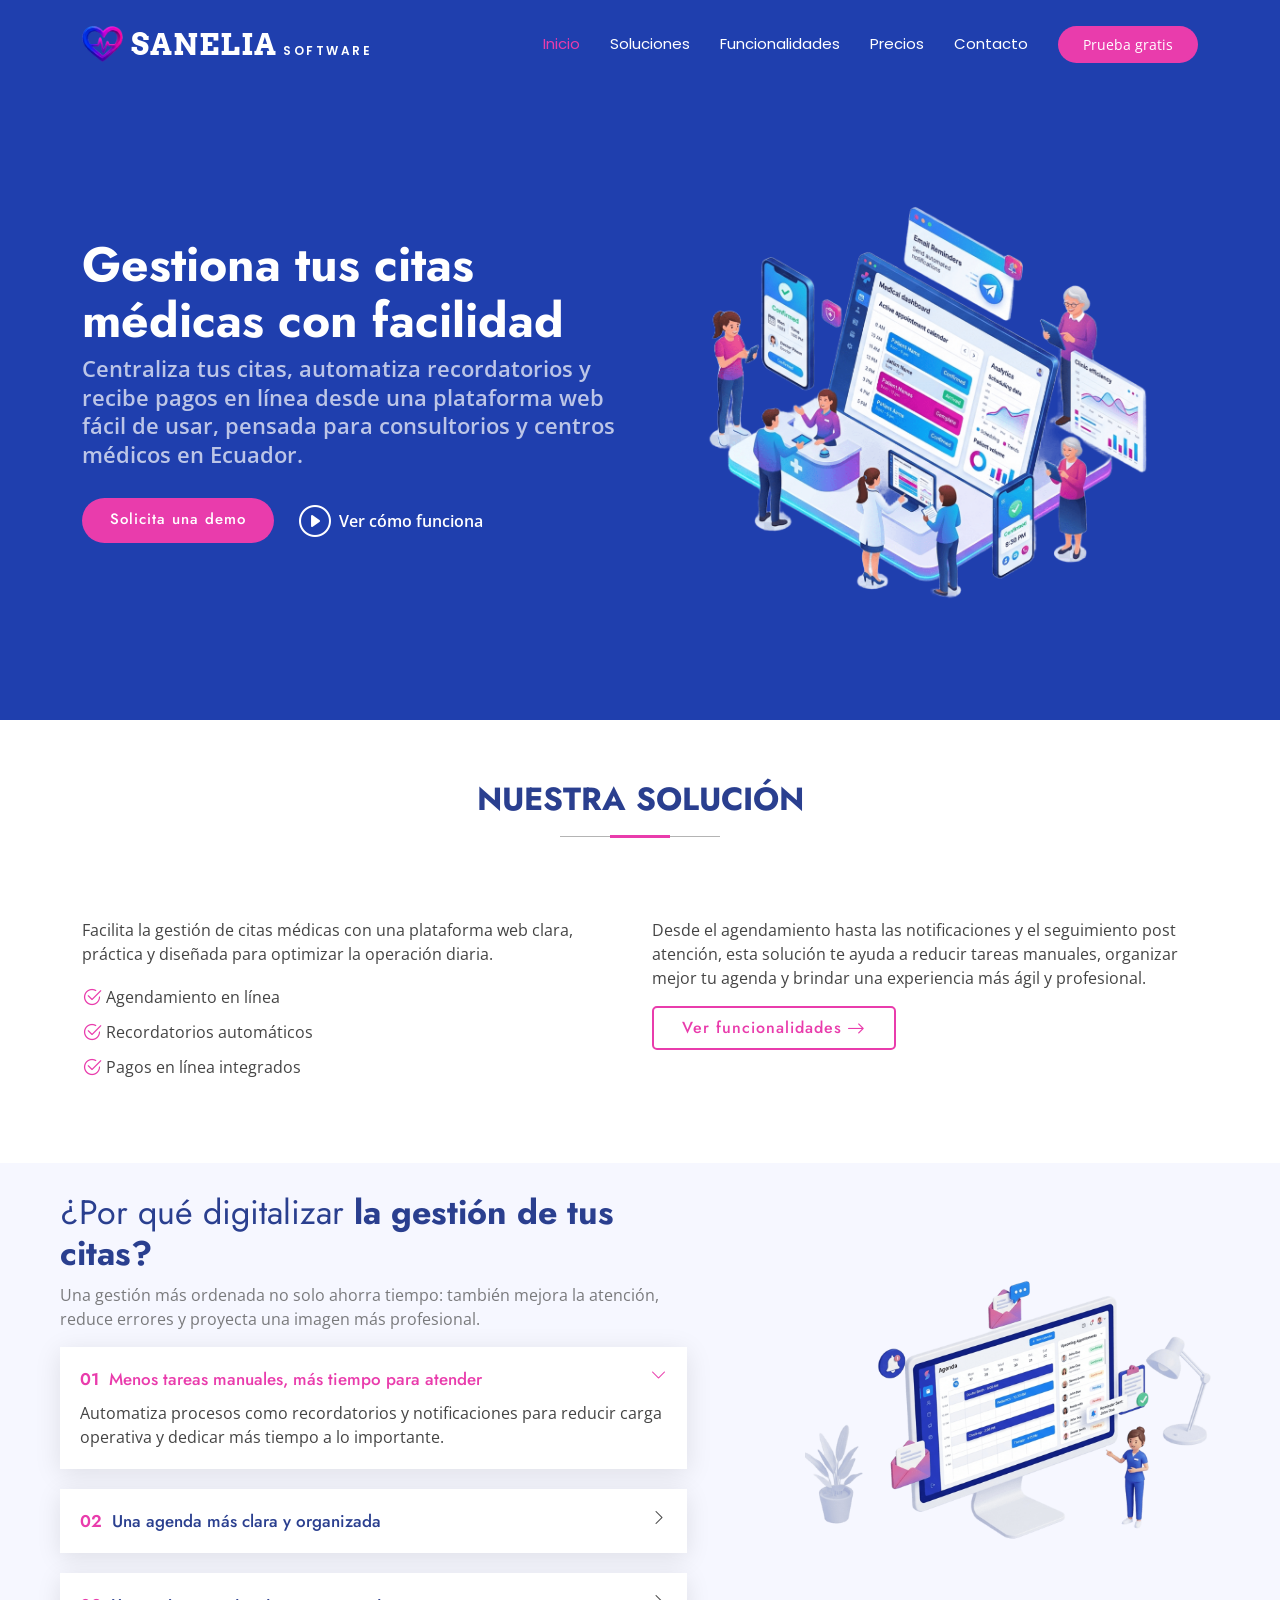
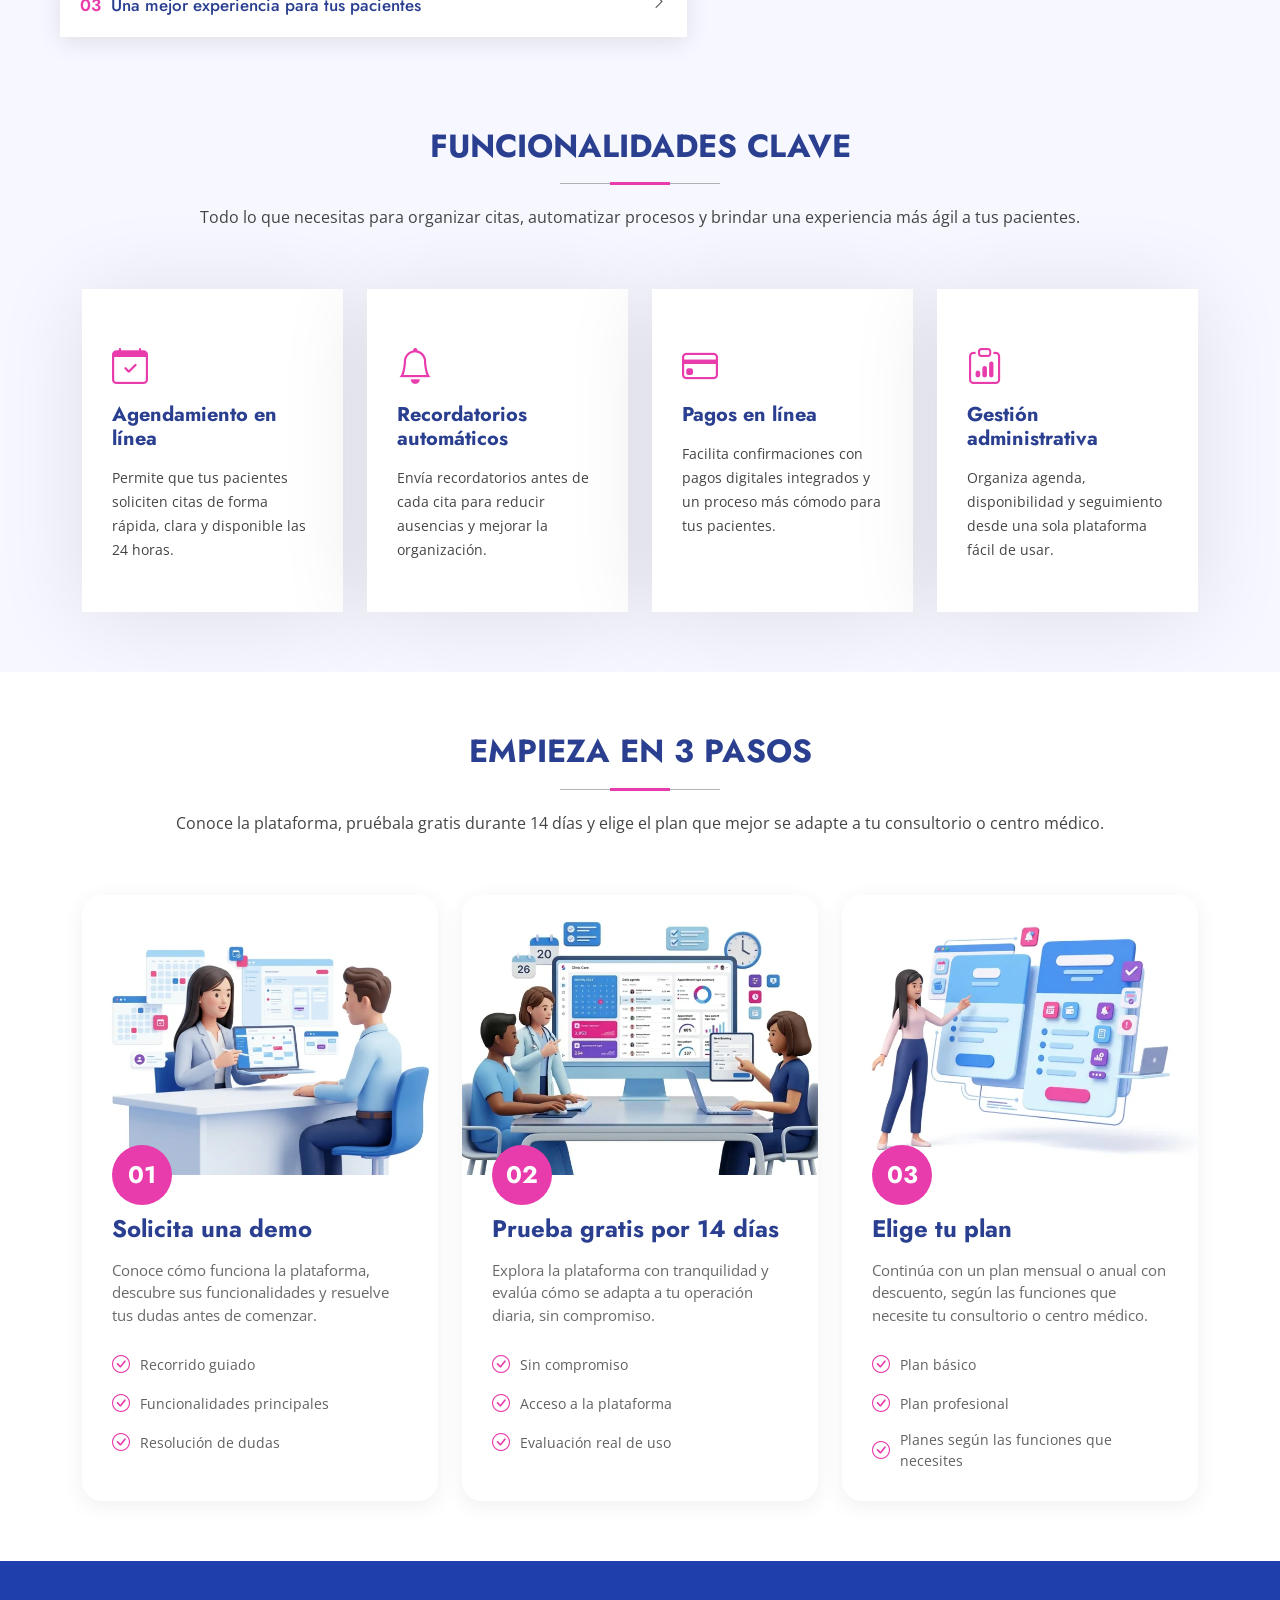
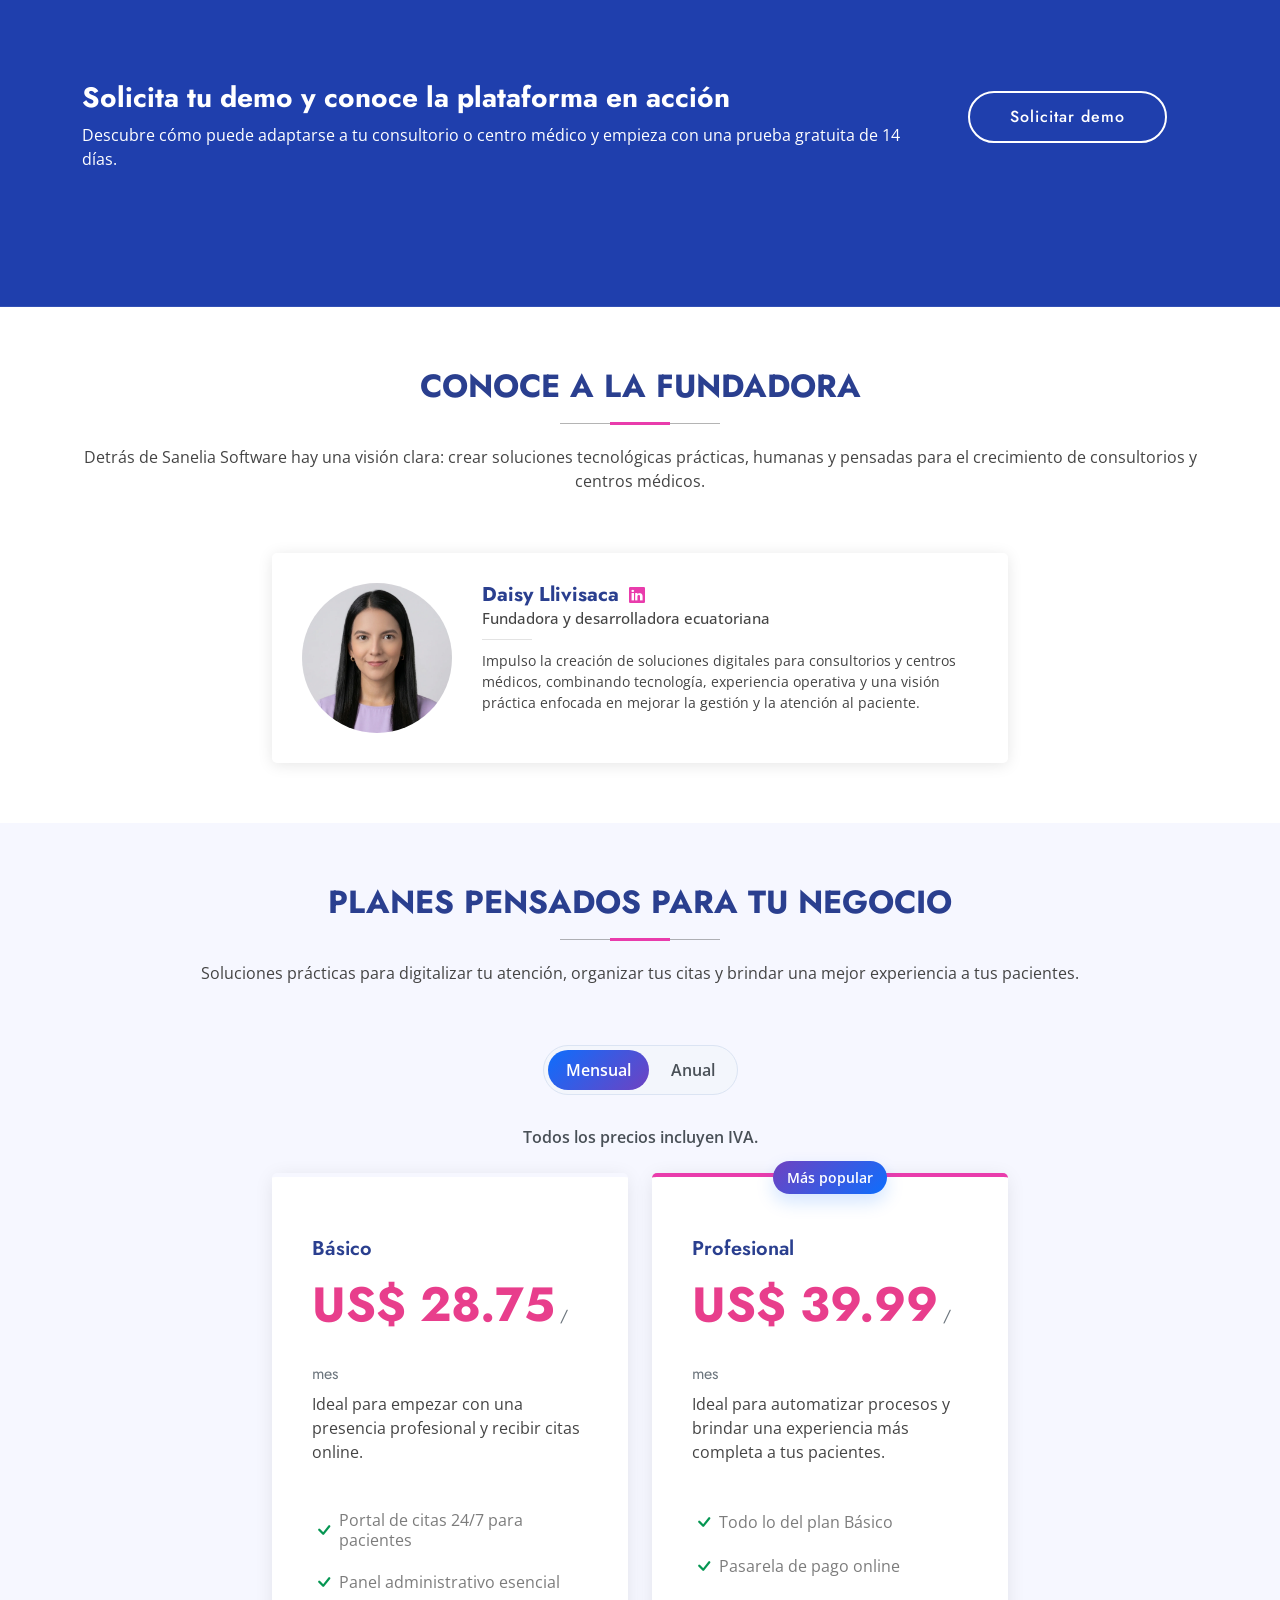
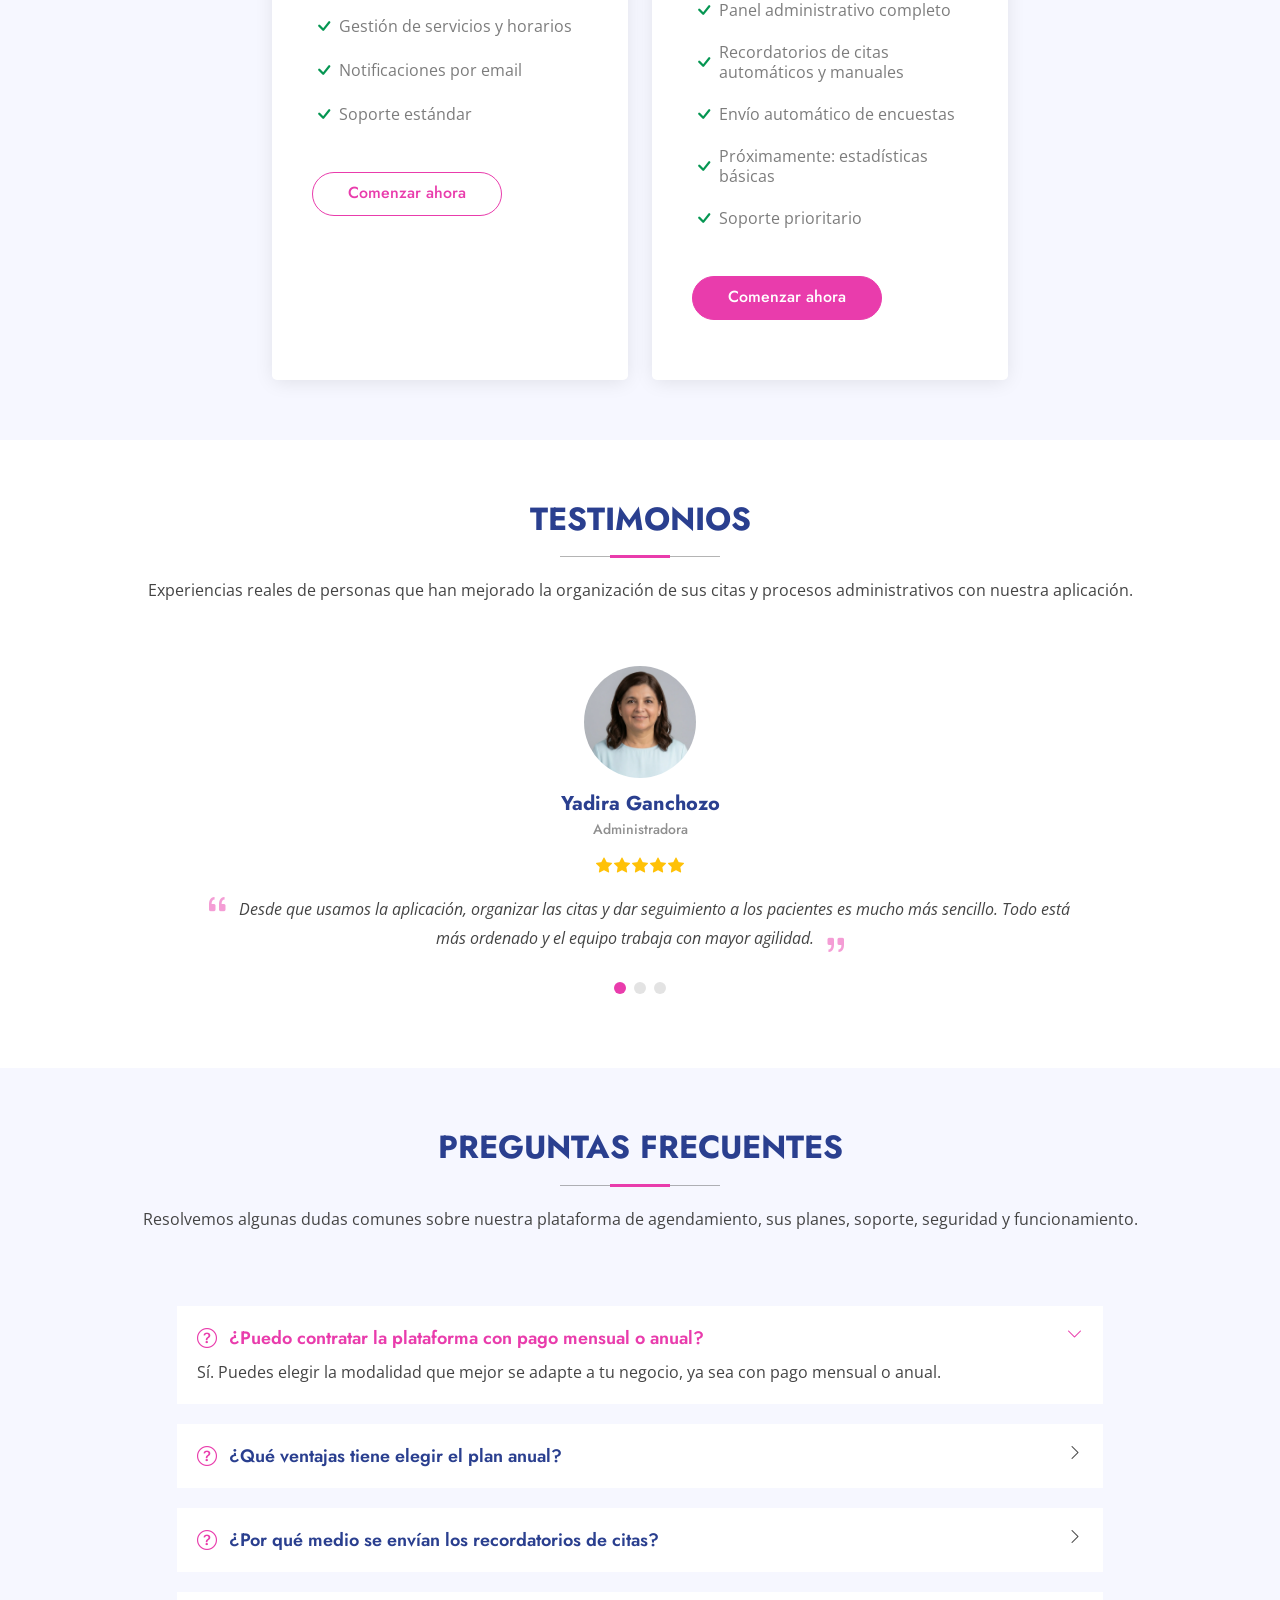
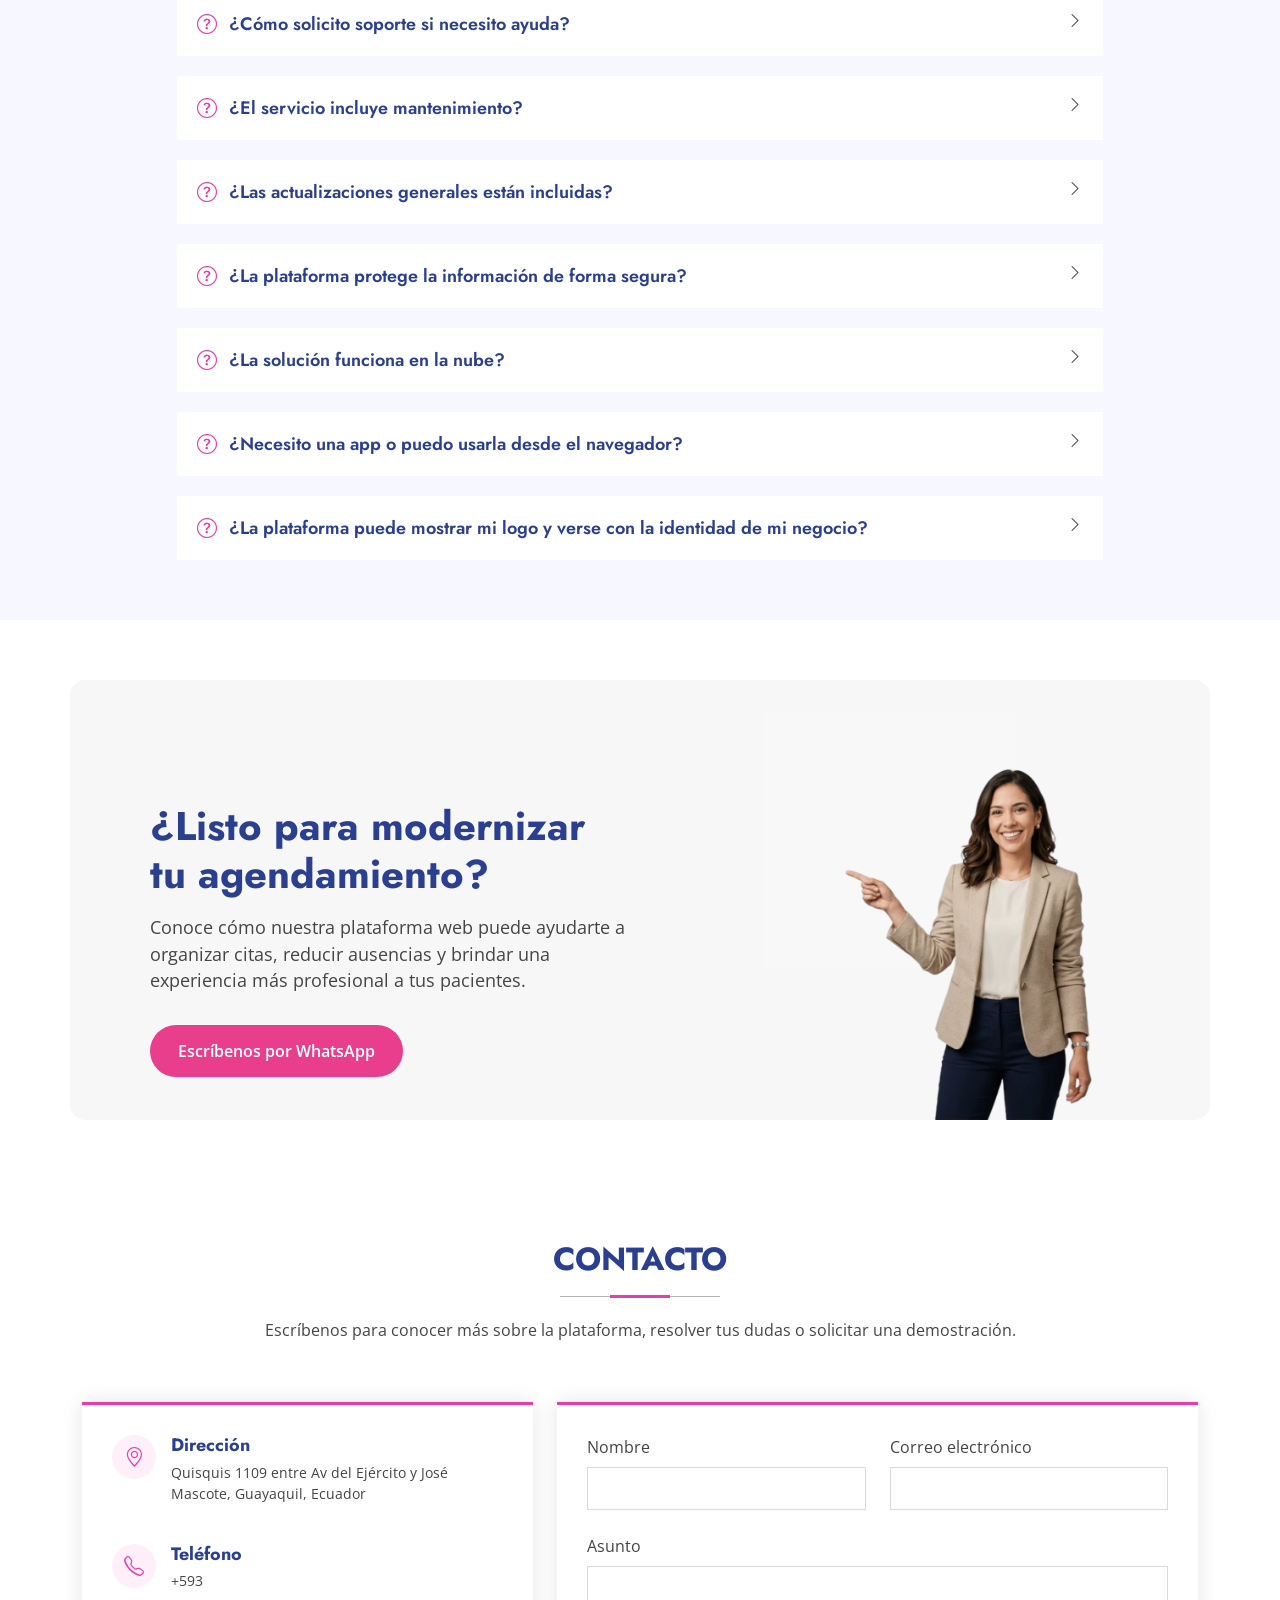
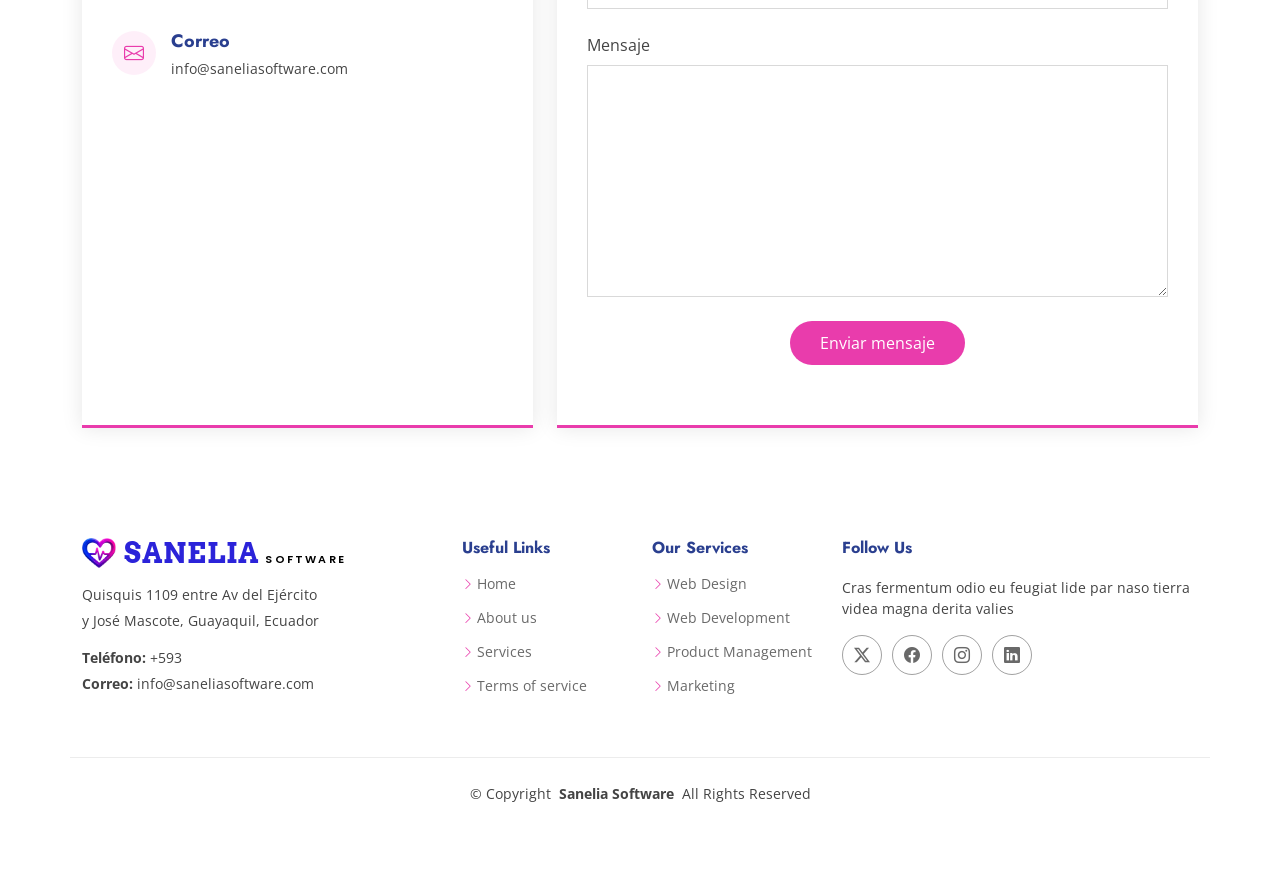
==== commit e2e336fa: "push 42: se modificó footer con la direccion de sanelia" ====
--- a/index.html
+++ b/index.html
@@ -1257,10 +1257,10 @@
             <span class="sitename"><span class="brand-main">SANELIA</span><span class="brand-sub">SOFTWARE</span></span>
           </a>
           <div class="footer-contact pt-3">
-            <p>A108 Adam Street</p>
-            <p>New York, NY 535022</p>
-            <p class="mt-3"><strong>Phone:</strong> <span>+1 5589 55488 55</span></p>
-            <p><strong>Email:</strong> <span>info@example.com</span></p>
+            <p>Quisquis 1109 entre Av del Ejército</p>
+            <p>y José Mascote, Guayaquil, Ecuador</p>
+            <p class="mt-3"><strong>Teléfono:</strong> <span>+593</span></p>
+            <p><strong>Correo:</strong> <span>info@saneliasoftware.com</span></p>
           </div>
         </div>
 
